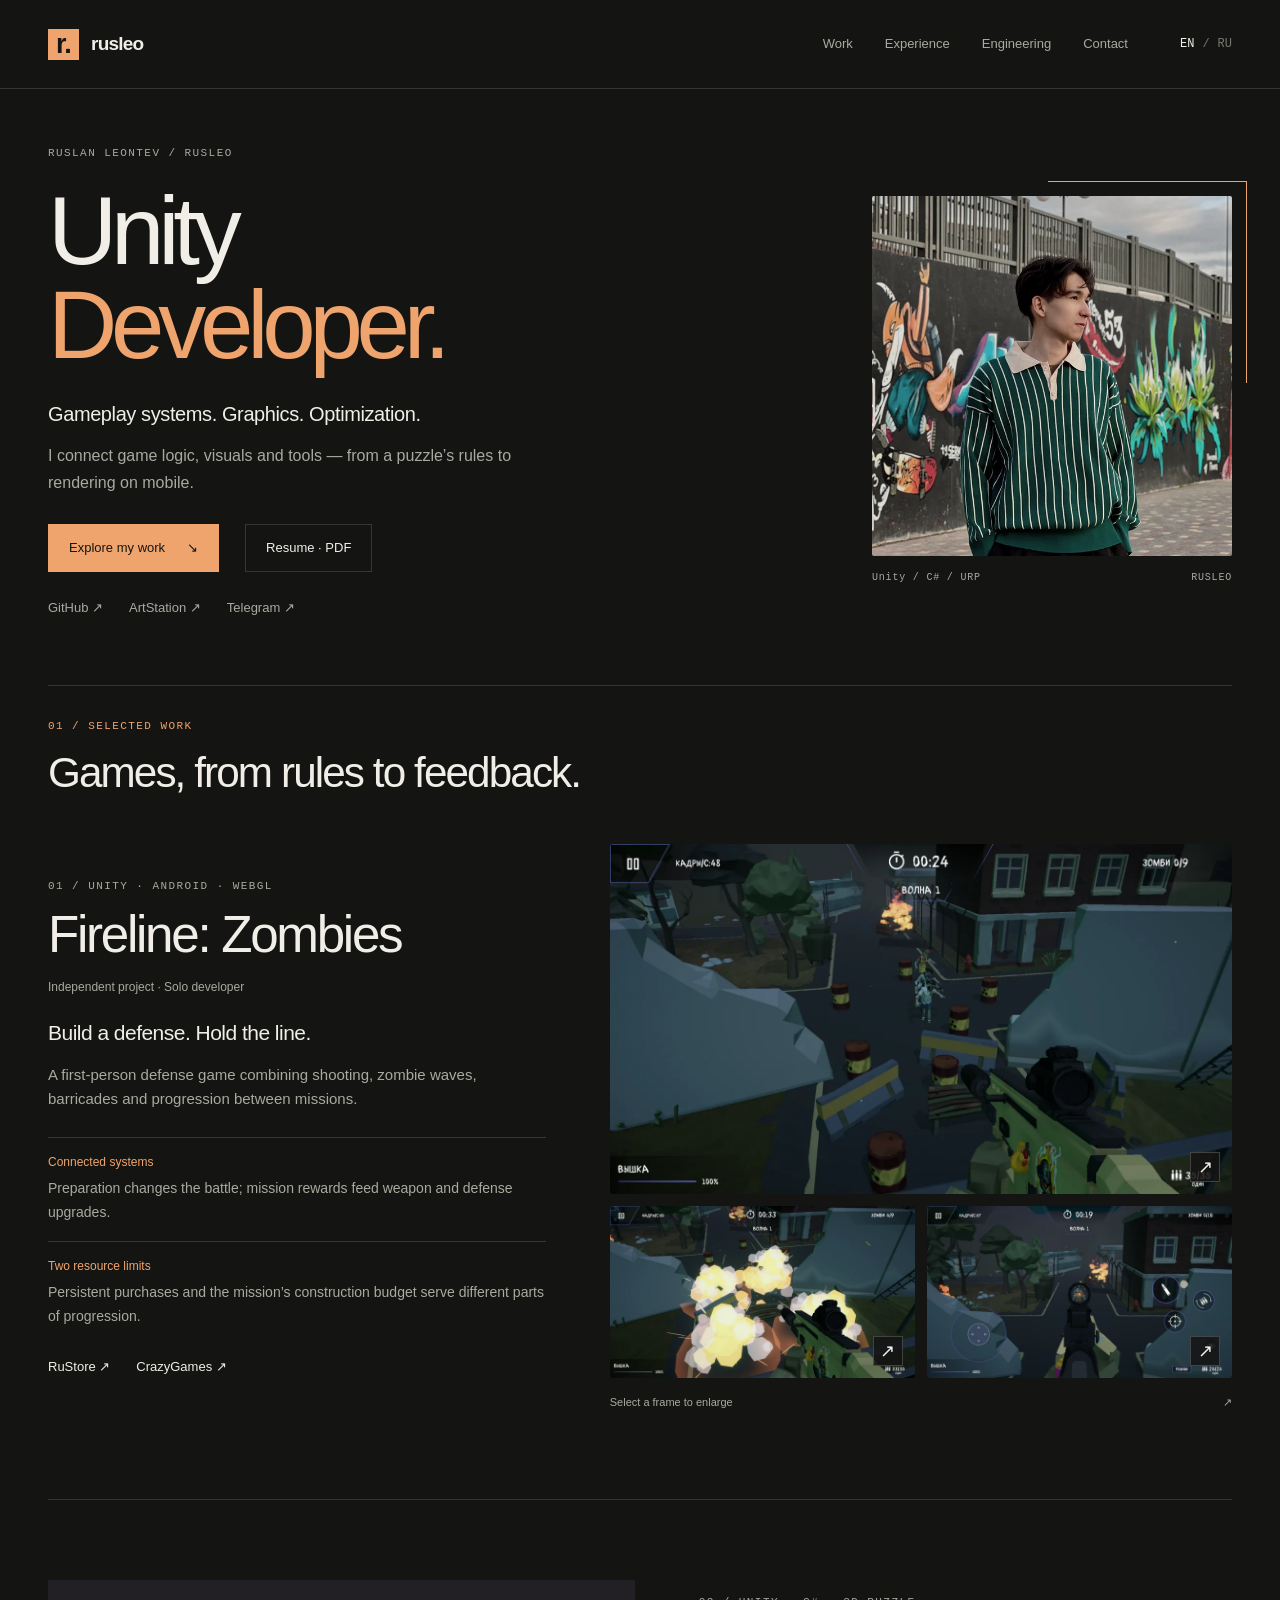
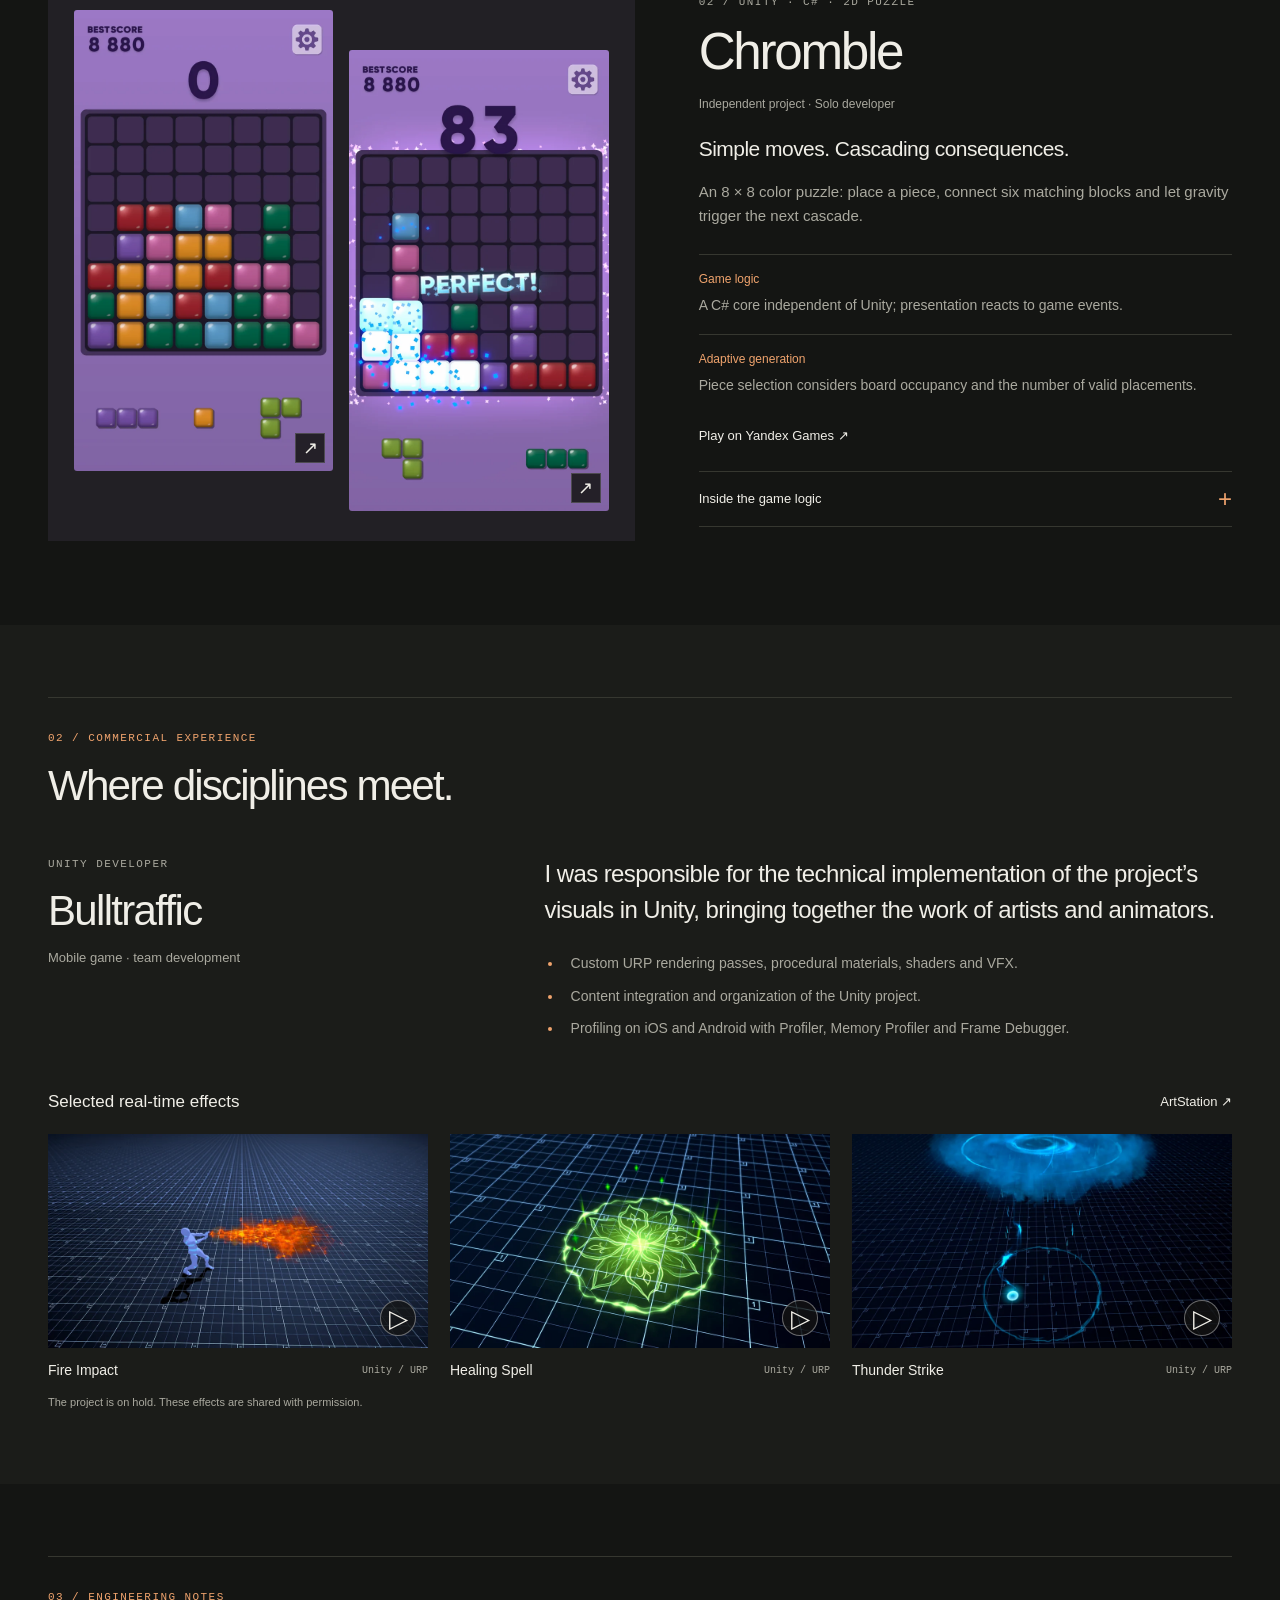
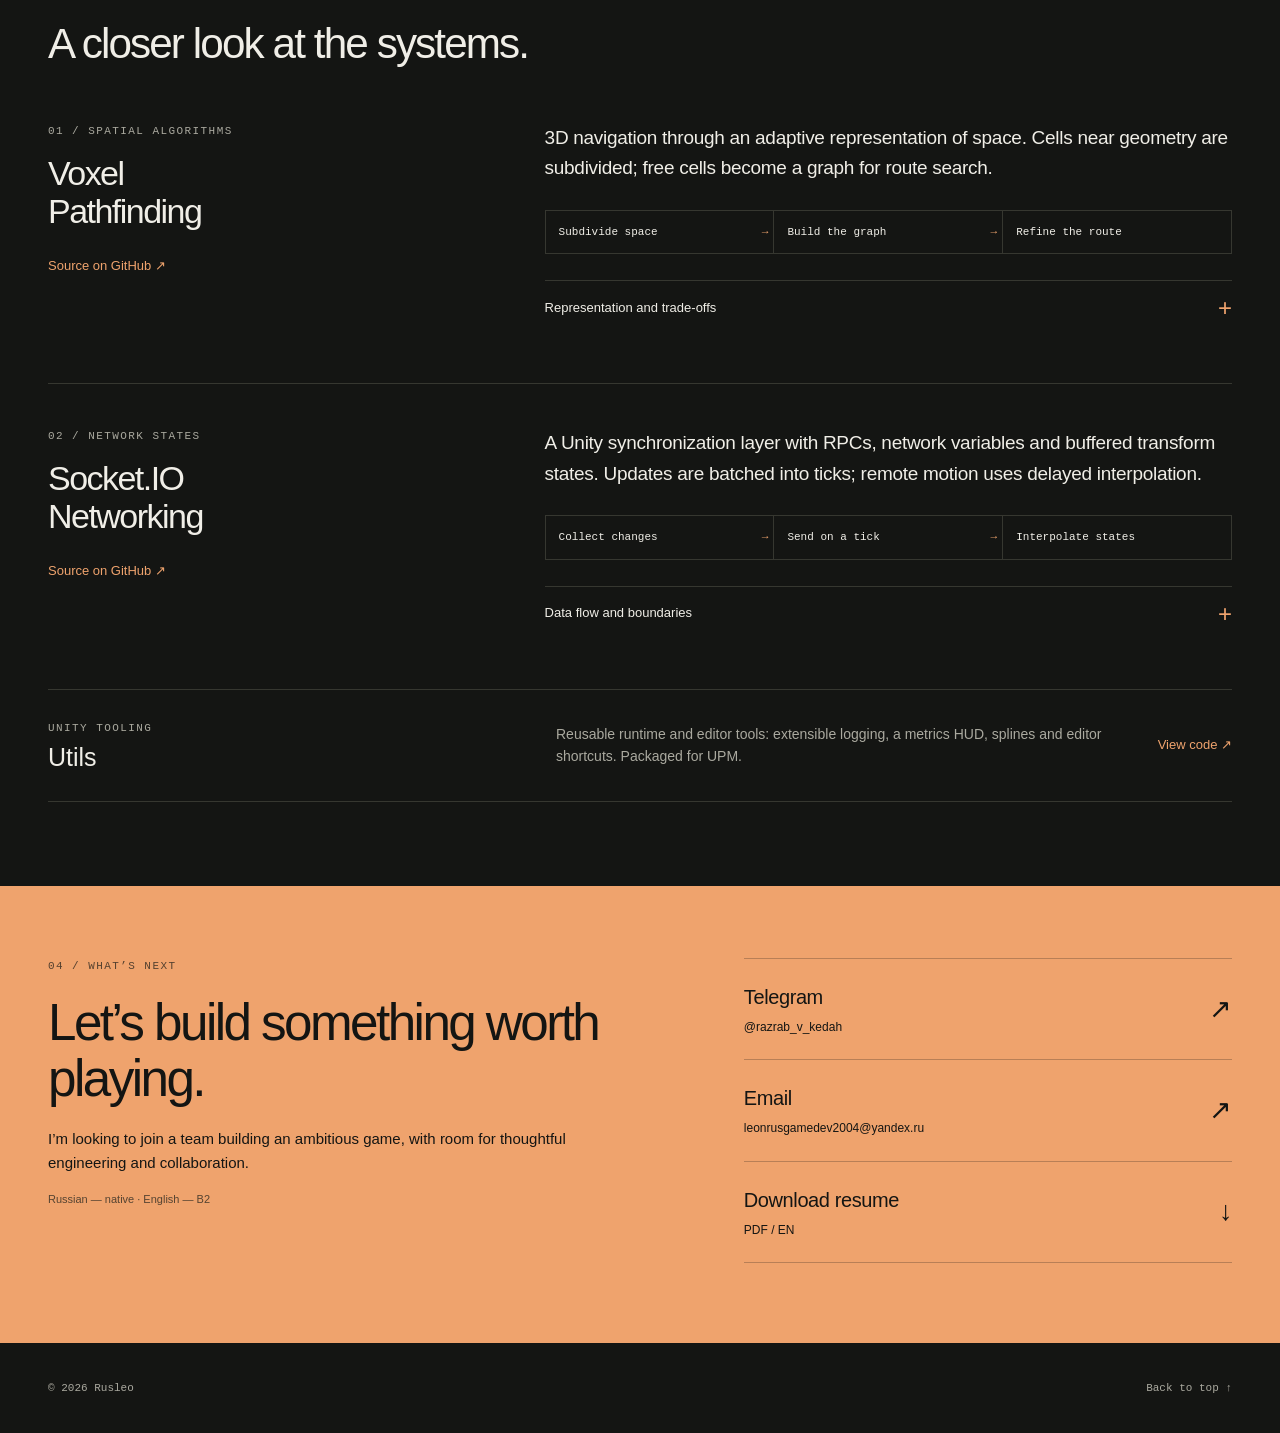
==== index.html @ 1f309a4e "update" ====
<!doctype html>
<html lang="en">
<head>
  <meta charset="utf-8">
  <meta name="viewport" content="width=device-width, initial-scale=1">
  <meta name="theme-color" content="#141513">
  <meta name="description" content="Ruslan Leontev — Unity Developer. Gameplay systems, real-time graphics and optimization. Selected games, commercial experience and open-source code.">
  <meta property="og:type" content="website">
  <meta property="og:title" content="Ruslan Leontev — Unity Developer">
  <meta property="og:description" content="Gameplay systems, real-time graphics and optimization. Selected work by Rusleo.">
  <meta property="og:url" content="https://rusleo.ru/">
  <meta property="og:image" content="https://rusleo.ru/assets/img/portfolio/social.jpg">
  <meta property="og:image:width" content="1200">
  <meta property="og:image:height" content="630">
  <meta name="twitter:card" content="summary_large_image">
  <link rel="canonical" href="https://rusleo.ru/">
  <link rel="icon" type="image/png" sizes="32x32" href="assets/img/portfolio/favicon.png?v=2">
  <link rel="icon" type="image/svg+xml" sizes="any" href="assets/img/portfolio/favicon.svg">
  <link rel="stylesheet" href="css/portfolio.css">
  <title>Ruslan Leontev — Unity Developer</title>
</head>
<body id="top">
<a class="skip-link" href="#main">
<span data-i18n="skip">Skip to content</span>
</a>
<header class="site-header">
<div class="container topbar">
<a class="brand" href="#top">
<span class="brand-mark" aria-hidden="true">r.</span> rusleo</a>
<nav aria-label="Main" data-i18n-aria="navLabel">
<a class="nav-link" href="#work">
<span data-i18n="navWork">Work</span>
</a>
<a class="nav-link" href="#experience">
<span data-i18n="navExperience">Experience</span>
</a>
<a class="nav-link" href="#code">
<span data-i18n="navCode">Engineering</span>
</a>
<a class="nav-link" href="#contact">
<span data-i18n="navContact">Contact</span>
</a>
</nav>
<button class="lang-toggle" type="button" aria-label="Switch to Russian" data-i18n-aria="switchLanguage" hidden>
<span class="lang-en">EN</span>
<span aria-hidden="true">/</span>
<span class="lang-ru">RU</span>
</button>
</div>
</header>
<main id="main">
<section class="hero container" aria-labelledby="hero-title">
<div class="hero-copy">
<p data-i18n="heroName" class="eyebrow">RUSLAN LEONTEV / RUSLEO</p>
<h1 id="hero-title">Unity<br>
<span>Developer.</span>
</h1>
<p data-i18n="heroFocus" class="hero-focus">Gameplay systems. Graphics. Optimization.</p>
<p data-i18n="heroIntro" class="hero-intro">I connect game logic, visuals and tools — from a puzzle’s rules to rendering on mobile.</p>
<div class="actions">
<a class="button primary" href="#work">
<span data-i18n="viewWork">Explore my work</span> <span aria-hidden="true">↘</span>
</a>
<a class="button secondary" href="assets/Ruslan_Unity_Developer_CV.pdf">
<span data-i18n="cv">Resume · PDF</span>
</a>
</div>
<div class="hero-links">
<a class="text-link" href="https://github.com/razrabVkedah" target="_blank" rel="noopener noreferrer">GitHub ↗</a>
<a class="text-link" href="https://www.artstation.com/rusleo" target="_blank" rel="noopener noreferrer">ArtStation ↗</a>
<a class="text-link" href="https://t.me/razrab_v_kedah" target="_blank" rel="noopener noreferrer">Telegram ↗</a>
</div>
</div>
<figure class="hero-portrait">
<img src="assets/img/portfolio/portrait.webp" width="640" height="640" alt="Ruslan Leontev" data-i18n-alt="portrait" fetchpriority="high">
<figcaption>
<span>Unity / C# / URP</span>
<span aria-hidden="true">RUSLEO</span>
</figcaption>
</figure>
</section>
<section class="section container" id="work">
<div class="section-heading">
<div>
<span class="eyebrow">01 / <span data-i18n="workLabel">Selected work</span>
</span>
<h2 data-i18n="work">Games, from rules to feedback.</h2>
</div>
</div>
<article class="project fireline" aria-labelledby="fireline-title">
<div class="project-copy">
<p class="eyebrow">01 / UNITY · ANDROID · WEBGL</p>
<h3 id="fireline-title">Fireline: Zombies</h3>
<p data-i18n="solo" class="project-role">Independent project · Solo developer</p>
<p data-i18n="firelineLead" class="project-lead">Build a defense. Hold the line.</p>
<p data-i18n="firelineIntro">A first-person defense game combining shooting, zombie waves, barricades and progression between missions.</p>
<dl class="project-facts">
<div>
<dt data-i18n="loopLabel">Connected systems</dt>
<dd data-i18n="firelineLoop">Preparation changes the battle; mission rewards feed weapon and defense upgrades.</dd>
</div>
<div>
<dt data-i18n="economyLabel">Two resource limits</dt>
<dd data-i18n="firelineEconomy">Persistent purchases and the mission’s construction budget serve different parts of progression.</dd>
</div>
</dl>
<div class="actions">
<a class="text-link" href="https://rustore.ru/catalog/app/com.rusleo.firelinezombies" target="_blank" rel="noopener noreferrer">RuStore ↗</a>
<a class="text-link" href="https://www.crazygames.com/game/fireline-zombies" target="_blank" rel="noopener noreferrer">CrazyGames ↗</a>
</div>
</div>
<div class="project-media fireline-media">
<a class="shot" href="assets/img/fireline-zombies/1.webp" data-image>
<img src="assets/img/fireline-zombies/1.webp" width="1280" height="720" alt="Fireline: defending the street against a zombie wave" data-i18n-alt="fireline1" loading="eager" decoding="async">
<span class="zoom" aria-hidden="true">↗</span>
</a>
<div class="fireline-thumbs">
<a class="shot" href="assets/img/fireline-zombies/3.webp" data-image>
<img src="assets/img/fireline-zombies/3.webp" width="1280" height="720" alt="Fireline: gameplay screenshot 3" data-i18n-alt="fireline3" loading="lazy" decoding="async">
<span class="zoom" aria-hidden="true">↗</span>
</a>
<a class="shot" href="assets/img/fireline-zombies/5.webp" data-image>
<img src="assets/img/fireline-zombies/5.webp" width="1280" height="720" alt="Fireline: gameplay screenshot 5" data-i18n-alt="fireline5" loading="lazy" decoding="async">
<span class="zoom" aria-hidden="true">↗</span>
</a>
</div>
<p class="media-caption">
<span data-i18n="enlarge">Select a frame to enlarge</span> <span aria-hidden="true">↗</span>
</p>
</div>
</article>
<article class="project chromble" aria-labelledby="chromble-title">
<div class="project-media chromble-media">
<a class="shot" href="assets/img/chromble/board.webp" data-image>
<img src="assets/img/chromble/board.webp" width="720" height="1280" alt="Chromble: the 8 × 8 board and three playable pieces" data-i18n-alt="chrombleBoard" loading="lazy" decoding="async">
<span class="zoom" aria-hidden="true">↗</span>
</a>
<a class="shot" href="assets/img/chromble/cascade.webp" data-image>
<img src="assets/img/chromble/cascade.webp" width="720" height="1280" alt="Chromble: a color group clears with particles and combo feedback" data-i18n-alt="chrombleCascade" loading="lazy" decoding="async">
<span class="zoom" aria-hidden="true">↗</span>
</a>
</div>
<div class="project-copy">
<p class="eyebrow">02 / UNITY · C# · <span data-i18n="puzzleLabel">2D puzzle</span>
</p>
<h3 id="chromble-title">Chromble</h3>
<p data-i18n="solo" class="project-role">Independent project · Solo developer</p>
<p data-i18n="chrombleLead" class="project-lead">Simple moves. Cascading consequences.</p>
<p data-i18n="chrombleIntro">An 8 × 8 color puzzle: place a piece, connect six matching blocks and let gravity trigger the next cascade.</p>
<dl class="project-facts">
<div>
<dt data-i18n="coreLabel">Game logic</dt>
<dd data-i18n="chrombleCore">A C# core independent of Unity; presentation reacts to game events.</dd>
</div>
<div>
<dt data-i18n="generationLabel">Adaptive generation</dt>
<dd data-i18n="chrombleGeneration">Piece selection considers board occupancy and the number of valid placements.</dd>
</div>
</dl>
<div class="actions">
<a class="text-link" href="https://yandex.ru/games/app/562818" target="_blank" rel="noopener noreferrer"><span data-i18n="chromblePlay">Play on Yandex Games</span> <span aria-hidden="true">&#8599;</span></a>
</div>
<details class="breakdown">
<summary>
<span data-i18n="chrombleDetails">Inside the game logic</span>
<span class="expand" aria-hidden="true">+</span>
</summary>
<div class="breakdown-body">
<p data-i18n="chrombleDetail1">BoardModel handles placement, gravity and connected color groups. BoardResolver computes the cascade sequence; effects and sound follow its events.</p>
<ol class="pipeline">
<li data-i18n="chrombleStep1">Evaluate the board</li>
<li data-i18n="chrombleStep2">Choose a shape and color</li>
<li data-i18n="chrombleStep3">Resolve the cascade</li>
</ol>
<p data-i18n="chrombleDetail2">When space becomes scarce, SpawnDirector favors pieces with more valid placements or searches for a shape, color and position that clears more blocks. This is a rule-based heuristic.</p>
<p data-i18n="chrombleDetail3">The next piece can be picked up during a cascade, but placement waits until the board settles. Preview calculations do not change the live board.</p>
</div>
</details>
</div>
</article>
</section>
<section class="section experience-section" id="experience">
<div class="container">
<div class="section-heading">
<div>
<span class="eyebrow">02 / <span data-i18n="experienceLabel">Commercial experience</span>
</span>
<h2 data-i18n="experience">Where disciplines meet.</h2>
</div>
</div>
<div class="experience-intro">
<div>
<p class="eyebrow">UNITY DEVELOPER</p>
<h3>Bulltraffic</h3>
<p data-i18n="bullContext" class="muted">Mobile game · team development</p>
</div>
<div>
<p data-i18n="bullIntro" class="experience-lead">I was responsible for the technical implementation of the project’s visuals in Unity, bringing together the work of artists and animators.</p>
<ul class="experience-list">
<li data-i18n="bull1">Custom URP rendering passes, procedural materials, shaders and VFX.</li>
<li data-i18n="bull2">Content integration and organization of the Unity project.</li>
<li data-i18n="bull3">Profiling on iOS and Android with Profiler, Memory Profiler and Frame Debugger.</li>
</ul>
</div>
</div>
<div class="vfx-heading">
<h4 data-i18n="vfxHeading">Selected real-time effects</h4>
<a class="text-link" href="https://www.artstation.com/rusleo" target="_blank" rel="noopener noreferrer">ArtStation ↗</a>
</div>
<div class="vfx-grid">
<a class="vfx-item" href="https://www.youtube.com/watch?v=v-npzKpGGV8" data-video="v-npzKpGGV8">
<div class="vfx-preview">
<img src="assets/img/portfolio/fire.webp" width="960" height="540" loading="lazy" alt=""/>
<span class="play-icon" aria-hidden="true">▷</span>
</div>
<div class="vfx-caption">
<h5 data-i18n="vfxfire">Fire Impact</h5>
<span class="muted">Unity / URP</span>
</div>
<span class="sr-only">
<span data-i18n="watch">Watch video</span>
</span>
</a>
<a class="vfx-item" href="https://www.youtube.com/watch?v=HFzsk558dPo" data-video="HFzsk558dPo">
<div class="vfx-preview">
<img src="assets/img/portfolio/heal.webp" width="960" height="540" loading="lazy" alt=""/>
<span class="play-icon" aria-hidden="true">▷</span>
</div>
<div class="vfx-caption">
<h5 data-i18n="vfxheal">Healing Spell</h5>
<span class="muted">Unity / URP</span>
</div>
<span class="sr-only">
<span data-i18n="watch">Watch video</span>
</span>
</a>
<a class="vfx-item" href="https://www.youtube.com/watch?v=s4bNwzBxY3g" data-video="s4bNwzBxY3g">
<div class="vfx-preview">
<img src="assets/img/portfolio/thunder.webp" width="960" height="540" loading="lazy" alt=""/>
<span class="play-icon" aria-hidden="true">▷</span>
</div>
<div class="vfx-caption">
<h5 data-i18n="vfxthunder">Thunder Strike</h5>
<span class="muted">Unity / URP</span>
</div>
<span class="sr-only">
<span data-i18n="watch">Watch video</span>
</span>
</a>
</div>
<p data-i18n="bullNote" class="media-caption">The project is on hold. These effects are shared with permission.</p>
</div>
</section>
<section class="section container" id="code">
<div class="section-heading">
<div>
<span class="eyebrow">03 / <span data-i18n="engineeringLabel">Engineering notes</span>
</span>
<h2 data-i18n="engineering">A closer look at the systems.</h2>
</div>
</div>
<article class="engineering-row">
<div class="engineering-title">
<p class="eyebrow">01 / <span data-i18n="spatialLabel">Spatial algorithms</span>
</p>
<h3>Voxel<br>Pathfinding</h3>
<a class="text-link" href="https://github.com/razrabVkedah/voxel-pathfinding" target="_blank" rel="noopener noreferrer">
<span data-i18n="source">Source on GitHub</span> ↗</a>
</div>
<div class="engineering-copy">
<p data-i18n="voxelIntro" class="engineering-lead">3D navigation through an adaptive representation of space. Cells near geometry are subdivided; free cells become a graph for route search.</p>
<ol class="pipeline">
<li data-i18n="voxelStep1">Subdivide space</li>
<li data-i18n="voxelStep2">Build the graph</li>
<li data-i18n="voxelStep3">Refine the route</li>
</ol>
<details class="breakdown">
<summary>
<span data-i18n="voxelDetails">Representation and trade-offs</span>
<span class="expand" aria-hidden="true">+</span>
</summary>
<div class="breakdown-body">
<p data-i18n="voxelDetail1">Subdivision creates eight child cells with face-based adjacency. Route processing uses intersections with cell faces before the demo agent follows a smoothed path.</p>
<p data-i18n="voxelDetail2">Finer cells describe geometry more precisely but grow the graph. The current search sorts a list of open nodes; this implementation is an exploration of spatial navigation, not a benchmarked high-performance solver.</p>
</div>
</details>
</div>
</article>
<article class="engineering-row">
<div class="engineering-title">
<p class="eyebrow">02 / <span data-i18n="networkLabel">Network states</span>
</p>
<h3>Socket.IO<br>Networking</h3>
<a class="text-link" href="https://github.com/razrabVkedah/socketio-networking" target="_blank" rel="noopener noreferrer">
<span data-i18n="source">Source on GitHub</span> ↗</a>
</div>
<div class="engineering-copy">
<p data-i18n="networkIntro" class="engineering-lead">A Unity synchronization layer with RPCs, network variables and buffered transform states. Updates are batched into ticks; remote motion uses delayed interpolation.</p>
<ol class="pipeline">
<li data-i18n="networkStep1">Collect changes</li>
<li data-i18n="networkStep2">Send on a tick</li>
<li data-i18n="networkStep3">Interpolate states</li>
</ol>
<details class="breakdown">
<summary>
<span data-i18n="networkDetails">Data flow and boundaries</span>
<span class="expand" aria-hidden="true">+</span>
</summary>
<div class="breakdown-body">
<p data-i18n="networkDetail1">Attributes register RPCs; generic network variables define state. HostToClient, ClientToHost and Both control update direction, while Calm and Forced distinguish sending modes.</p>
<p data-i18n="networkDetail2">Running the project requires the paid Best Socket.IO transport and a separate server, which is not in the repository. Prediction and reconciliation are not implemented features.</p>
</div>
</details>
</div>
</article>
<aside class="tools-row">
<div>
<p class="eyebrow">
<span data-i18n="toolsLabel">Unity tooling</span>
</p>
<h3>Utils</h3>
</div>
<p data-i18n="utils">Reusable runtime and editor tools: extensible logging, a metrics HUD, splines and editor shortcuts. Packaged for UPM.</p>
<a class="text-link" href="https://github.com/razrabVkedah/utils" target="_blank" rel="noopener noreferrer">
<span data-i18n="viewCode">View code</span> ↗</a>
</aside>
</section>
<section class="contact-section" id="contact">
<div class="container contact-layout">
<div>
<p class="eyebrow">04 / <span data-i18n="next">WHAT’S NEXT</span>
</p>
<h2 data-i18n="contactTitle">Let’s build something worth playing.</h2>
<p data-i18n="contactIntro">I’m looking to join a team building an ambitious game, with room for thoughtful engineering and collaboration.</p>
<p data-i18n="languages" class="media-caption">Russian — native · English — B2</p>
</div>
<div class="contact-links">
<a class="contact-link" href="https://t.me/razrab_v_kedah" target="_blank" rel="noopener noreferrer">
<span>Telegram<small>@razrab_v_kedah</small>
</span>
<span aria-hidden="true">↗</span>
</a>
<a class="contact-link" href="mailto:leonrusgamedev2004@yandex.ru">
<span>Email<small>leonrusgamedev2004@yandex.ru</small>
</span>
<span aria-hidden="true">↗</span>
</a>
<a class="contact-link" href="assets/Ruslan_Unity_Developer_CV.pdf">
<span>
<span data-i18n="download">Download resume</span>
<small>PDF / EN</small>
</span>
<span aria-hidden="true">↓</span>
</a>
</div>
</div>
</section>
</main>
<footer class="container site-footer">
<span>© <span id="year">2026</span> Rusleo</span>
<a class="text-link" href="#top">
<span data-i18n="backTop">Back to top</span> ↑</a>
</footer>
<dialog class="media-dialog" aria-labelledby="media-title">
<div class="dialog-toolbar">
<h2 id="media-title">
</h2>
<button class="dialog-close" type="button" aria-label="Close" data-i18n-aria="close">×</button>
</div>
<div class="dialog-content">
</div>
<div class="dialog-footer">
<button type="button" class="gallery-prev" data-i18n-aria="previous" aria-label="Previous image">←</button>
<span class="gallery-count" aria-live="polite">
</span>
<button type="button" class="gallery-next" data-i18n-aria="nextImage" aria-label="Next image">→</button>
<a class="video-external" target="_blank" rel="noopener noreferrer">
<span data-i18n="openYoutube">Open on YouTube ↗</span>
</a>
</div>
</dialog>
<script src="data/text-en.js" defer>
</script>
<script src="data/text-ru.js" defer>
</script>
<script src="js/i18n.js" defer>
</script>
<script src="js/app.js" defer>
</script>
</body>
</html>
---- css/portfolio.css ----
@charset "UTF-8";

:root {
    color-scheme: dark;
    --bg: #141513;
    --panel: #1b1c19;
    --text: #f0eee7;
    --muted: #aaa99f;
    --line: #363730;
    --accent: #efa36d;
    font-family: Arial, Helvetica, sans-serif;
    font-synthesis: none;
}
* { box-sizing: border-box; }
html { scroll-behavior: smooth; scroll-padding-top: 40px; }
body { margin: 0; background: var(--bg); color: var(--text); font-size: 16px; line-height: 1.6; }
a { color: inherit; text-decoration: none; }
button { font: inherit; color: inherit; cursor: pointer; }
img { display: block; max-width: 100%; height: auto; }
h1, h2, h3, h4, h5, p, figure { margin: 0; }
h1, h2, h3, h4, h5 { font-weight: 500; line-height: 1.08; }
p + p { margin-top: 18px; }
a, button, summary { -webkit-tap-highlight-color: transparent; touch-action: manipulation; }
a:focus-visible, button:focus-visible, summary:focus-visible { outline: 2px solid var(--accent); outline-offset: 6px; }
::selection { background: var(--accent); color: var(--bg); }
[hidden] { display: none !important; }
.container { width: min(1200px, calc(100% - 96px)); margin-inline: auto; }
.muted { color: var(--muted); }
.eyebrow { font-family: Consolas, "Courier New", monospace; font-size: 11px; line-height: 1.5; letter-spacing: .13em; text-transform: uppercase; color: var(--muted); }
.sr-only { position: absolute; width: 1px; height: 1px; padding: 0; margin: -1px; overflow: hidden; clip: rect(0,0,0,0); white-space: nowrap; border: 0; }
.skip-link { position: fixed; z-index: 10; top: 12px; left: 12px; padding: 10px 20px; background: var(--accent); color: var(--bg); transform: translateY(-150%); }
.skip-link:focus { transform: none; }

/* Navigation and introduction */
.site-header { background: var(--bg); border-bottom: 1px solid var(--line); }
.topbar { height: 88px; display: flex; align-items: center; gap: 40px; }
.brand { font-size: 19px; font-weight: bold; display: flex; align-items: center; gap: 12px; letter-spacing: -.04em; }
.brand-mark { display: grid; place-items: center; width: 31px; height: 31px; background: var(--accent); color: var(--bg); font-size: 27px; line-height: 1; }
.topbar nav { display: flex; gap: 32px; margin-left: auto; }
.nav-link { font-size: 13px; color: var(--muted); padding: 10px 0; }
.nav-link:hover { color: var(--text); }
.lang-toggle { border: 0; background: none; display: flex; gap: 8px; align-items: center; min-height: 44px; padding: 8px 0 8px 12px; font: 12px Consolas, monospace; color: #77796f; }
.lang-en, html[lang=ru] .lang-ru { color: var(--text); }
html[lang=ru] .lang-en { color: #77796f; }
.hero { display: grid; grid-template-columns: 1.55fr 1fr; gap: 64px; align-items: center; padding-block: 56px 36px; }
.hero h1 { font-size: clamp(68px,7.5vw,108px); line-height: .98; letter-spacing: -.065em; margin: 22px 0 26px; }
.hero h1 span { color: var(--accent); }
.hero-focus { font-size: 20px; letter-spacing: -.02em; }
.hero-intro { color: var(--muted); max-width: 490px; font-size: 16px; line-height: 1.7; margin-top: 12px; }
.actions { display: flex; flex-wrap: wrap; gap: 14px 26px; align-items: center; margin-top: 28px; }
.button { min-height: 48px; padding: 12px 20px; display: inline-flex; align-items: center; justify-content: center; gap: 22px; font-size: 13px; border: 1px solid var(--line); transition: background .2s, color .2s; }
.button.primary { background: var(--accent); border-color: var(--accent); color: var(--bg); }
.button:hover { background: var(--text); color: var(--bg); }
.hero-links { display: flex; gap: 26px; margin-top: 26px; font-size: 12px; color: var(--muted); }
.text-link { font-size: 13px; display: inline-block; }
.text-link:hover { color: var(--accent); }
.hero-portrait { position: relative; max-width: 360px; justify-self: end; width: 100%; padding-top: 15px; }
.hero-portrait:before { content: ""; position: absolute; top: 0; right: -15px; width: 55%; height: 50%; border-top: 1px solid var(--accent); border-right: 1px solid var(--accent); z-index: -1; }
.hero-portrait img { width: 100%; aspect-ratio: 1; object-fit: cover; filter: saturate(.65); border-radius: 2px; }
.hero-portrait figcaption { display: flex; justify-content: space-between; margin-top: 16px; font: 10px Consolas, monospace; letter-spacing: .08em; color: var(--muted); }

/* Selected projects */
.section { padding-block: 72px; }
#work { padding-top: 30px; }
.section-heading { border-top: 1px solid var(--line); padding-top: 25px; margin-bottom: 48px; }
.section-heading h2 { font-size: clamp(28px,3.3vw,44px); letter-spacing: -.045em; margin-top: 14px; }
.section-heading .eyebrow { color: var(--accent); }
.project { display: grid; grid-template-columns: 1.1fr 1fr; gap: 64px; align-items: center; }
.project + .project { margin-top: 88px; padding-top: 80px; border-top: 1px solid var(--line); }
.project-copy h3 { font-size: clamp(36px,4vw,52px); letter-spacing: -.045em; margin: 13px 0 16px; }
.project-lead { font-size: 21px; color: var(--text); letter-spacing: -.025em; }
.project-copy > p:not(.eyebrow):not(.project-lead) { font-size: 15px; color: var(--muted); margin-top: 14px; }
.project-copy > .project-role { font-size: 12px !important; margin-top: 0 !important; }
.project-facts { margin: 26px 0 0; }
.project-facts > div { border-top: 1px solid var(--line); padding-top: 15px; margin-top: 16px; }
.project-facts dt { font-size: 12px; color: var(--accent); margin-bottom: 5px; }
.project-facts dd { margin: 0; font-size: 14px; color: var(--muted); line-height: 1.7; }
.chromble-media { display: grid; grid-template-columns: 1fr 1fr; gap: 16px; background: #222025; padding: 30px 26px; position: relative; }
.chromble-media .shot:nth-child(2) { margin-top: 40px; }
.chromble-media .shot:first-child { margin-bottom: 40px; }
.shot { display: block; position: relative; align-self: start; overflow: hidden; border-radius: 3px; background: #222; }
.shot img { width: 100%; transition: filter .2s; }
.shot:hover img { filter: brightness(1.08); }
.zoom { position: absolute; bottom: 12px; right: 12px; background: #141513d9; border: 1px solid #ffffff30; width: 30px; height: 30px; display: grid; place-items: center; font-size: 18px; line-height: 1; }
.chromble-media .zoom { bottom: 8px; right: 8px; }
.fireline { grid-template-columns: 1fr 1.25fr; gap: 64px; }
.fireline-thumbs { display: grid; grid-template-columns: 1fr 1fr; gap: 12px; margin-top: 12px; }
.media-caption { font-size: 11px; color: var(--muted); margin-top: 16px; line-height: 1.6; }
.fireline-media .media-caption { display: flex; justify-content: space-between; }
.breakdown { margin-top: 25px; border-top: 1px solid var(--line); border-bottom: 1px solid var(--line); }
.breakdown summary { min-height: 54px; list-style: none; display: flex; align-items: center; justify-content: space-between; gap: 20px; font-size: 13px; cursor: pointer; padding: 12px 0; }
.breakdown summary::-webkit-details-marker { display: none; }
.expand { color: var(--accent); font-size: 24px; line-height: 1; }
.breakdown[open] .expand { transform: rotate(45deg); }
.breakdown-body { padding: 0 0 23px; font-size: 14px; color: var(--muted); }
.breakdown-body p { line-height: 1.75; }
.pipeline { display: flex; padding: 0; list-style: none; gap: 0; margin: 26px 0; font: 11px/1.5 Consolas, "Courier New", monospace; }
.pipeline li { flex: 1; border: 1px solid var(--line); padding: 13px 20px 13px 13px; position: relative; color: var(--text); }
.pipeline li + li { border-left: 0; }
.pipeline li:not(:last-child):after { content: "→"; position: absolute; right: 5px; color: var(--accent); }

/* Commercial work and engineering */
.experience-section { background: var(--panel); margin-top: 12px; }
.experience-intro { display: grid; grid-template-columns: 1fr 1.65fr; gap: 80px; }
.experience-intro h3 { font-size: 42px; letter-spacing: -.04em; margin: 15px 0; }
.experience-intro .muted { font-size: 13px; }
.experience-lead { font-size: 24px; line-height: 1.5; letter-spacing: -.025em; }
.experience-list { padding-left: 18px; margin: 24px 0 0; font-size: 14px; color: var(--muted); }
.experience-list li { padding-left: 8px; margin-top: 10px; }
.experience-list li::marker { color: var(--accent); }
.vfx-heading { display: flex; justify-content: space-between; gap: 24px; align-items: center; margin: 52px 0 22px; }
.vfx-heading h4 { font-size: 17px; }
.vfx-grid { display: grid; grid-template-columns: repeat(3,1fr); gap: 22px; }
.vfx-preview { position: relative; overflow: hidden; }
.vfx-preview img { width: 100%; aspect-ratio: 16/9; object-fit: cover; }
.play-icon { position: absolute; bottom: 12px; right: 12px; display: grid; place-items: center; width: 36px; height: 36px; border-radius: 50%; background: #141513bf; border: 1px solid #ffffff60; font-size: 25px; line-height: 1; }
.vfx-item:hover .play-icon { color: var(--bg); background: var(--accent); border-color: var(--accent); }
.vfx-caption { display: flex; justify-content: space-between; gap: 10px; align-items: center; margin-top: 15px; }
.vfx-caption h5 { font-size: 14px; }
.vfx-caption .muted { font: 10px Consolas, monospace; }
.engineering-row { display: grid; grid-template-columns: 1fr 1.65fr; gap: 80px; padding: 8px 0 48px; }
.engineering-row + .engineering-row { border-top: 1px solid var(--line); padding-top: 44px; }
.engineering-title h3 { font-size: 34px; letter-spacing: -.045em; line-height: 1.12; margin: 14px 0 22px; }
.engineering-title .text-link { color: var(--accent); }
.engineering-lead { font-size: 19px; line-height: 1.6; letter-spacing: -.015em; }
.engineering-copy .breakdown { border-bottom: 0; }
.tools-row { display: grid; grid-template-columns: 1fr 1.2fr auto; align-items: center; gap: 40px; padding: 30px 0; border-block: 1px solid var(--line); }
.tools-row h3 { font-size: 25px; margin-top: 8px; }
.tools-row p:not(.eyebrow) { font-size: 14px; color: var(--muted); }
.tools-row .text-link { color: var(--accent); white-space: nowrap; }

/* Contact and media viewer */
.contact-section { padding: 72px 0 80px; background: var(--accent); color: var(--bg); margin-top: 12px; }
.contact-layout { display: grid; grid-template-columns: 1.2fr 1fr; gap: 110px; }
.contact-section .eyebrow { color: #54402f; }
.contact-section h2 { font-size: clamp(34px,4vw,54px); letter-spacing: -.05em; line-height: 1.1; margin: 20px 0; }
.contact-section p:not(.eyebrow) { font-size: 15px; max-width: 520px; }
.contact-section .media-caption { font-size: 11px !important; color: #554331; }
.contact-links { align-self: center; }
.contact-link { display: flex; justify-content: space-between; gap: 15px; align-items: center; padding: 22px 0; border-bottom: 1px solid #14151340; font-size: 20px; letter-spacing: -.02em; }
.contact-link:first-child { border-top: 1px solid #14151340; }
.contact-link small { display: block; font-size: 12px; letter-spacing: 0; overflow-wrap: anywhere; margin-top: 5px; }
.contact-link > span:last-child { font-size: 27px; }
.contact-link:hover { color: #67442a; }
.contact-section a:focus-visible { outline-color: var(--bg); }
.site-footer { display: flex; justify-content: space-between; align-items: center; gap: 20px; min-height: 90px; font: 11px Consolas, monospace; color: var(--muted); }
.site-footer .text-link { font-size: 11px; }
.media-dialog { position: fixed; max-width: calc(100vw - 32px); width: 1100px; max-height: calc(100dvh - 32px); padding: 18px 22px; color: var(--text); background: var(--panel); border: 1px solid var(--line); overflow: auto; }
.media-dialog::backdrop { background: #000d; }
.dialog-toolbar { display: flex; justify-content: space-between; align-items: center; gap: 20px; margin-bottom: 12px; }
.dialog-toolbar h2 { font-size: 14px; line-height: 1.4; max-width: 85%; color: var(--muted); }
.dialog-close { width: 44px; height: 44px; flex-shrink: 0; border: 1px solid var(--line); background: transparent; font-size: 28px; }
.dialog-content { display: flex; justify-content: center; }
.dialog-content img { max-height: calc(100dvh - 220px); width: auto; object-fit: contain; }
.dialog-content iframe { width: 100%; aspect-ratio: 16/9; border: 0; max-height: calc(100dvh - 220px); background: #090909; }
.dialog-footer { display: flex; justify-content: center; align-items: center; gap: 24px; margin-top: 14px; font-size: 13px; }
.dialog-footer button { background: none; border: 1px solid var(--line); min-width: 44px; min-height: 44px; }
.video-external { color: var(--accent); }
body.has-dialog { overflow: hidden; }

@media (min-width: 1500px) {
    .hero { padding-block: 64px 44px; }
    .hero-portrait { max-width: 390px; }
}
@media (max-width: 1050px) {
    .container { width: calc(100% - 64px); }
    .hero { gap: 36px; grid-template-columns: 1.5fr 1fr; padding-block: 58px; }
    .hero h1 { font-size: 80px; }
    .hero-focus { font-size: 17px; }
    .hero-portrait { max-width: 290px; }
    .project, .fireline { gap: 34px; }
    .chromble-media { padding: 20px 18px; gap: 12px; }
    .experience-intro, .engineering-row { gap: 45px; }
    .contact-layout { gap: 55px; }
    .vfx-caption { align-items: start; flex-direction: column; gap: 6px; }
    .topbar { gap: 26px; }
    .topbar nav { gap: 22px; }
}
@media (max-width: 800px) {
    .hero h1 { font-size: 64px; }
    .hero { gap: 32px; grid-template-columns: 1.45fr 1fr; }
    .hero-intro { font-size: 14px; }
    .hero-focus { font-size: 16px; }
    .hero-portrait:before { right: -9px; }
    .project { grid-template-columns: 1fr 1fr; gap: 28px; }
    .project-copy h3 { font-size: 34px; }
    .project-lead { font-size: 18px; }
    .project-copy > p:not(.eyebrow):not(.project-lead) { font-size: 14px; }
    .project-facts dd { font-size: 13px; }
    .chromble-media { padding: 16px 12px; gap: 10px; }
    .chromble-media .shot:nth-child(2) { margin-top: 25px; }
    .chromble-media .shot:first-child { margin-bottom: 25px; }
    .section { padding-block: 54px; }
    .section-heading { margin-bottom: 36px; }
    .experience-intro, .engineering-row { grid-template-columns: 1fr 1.6fr; gap: 32px; }
    .experience-lead { font-size: 20px; }
    .engineering-lead { font-size: 17px; }
    .contact-layout { gap: 40px; }
    .contact-section h2 { font-size: 36px; }
    .contact-link { font-size: 18px; }
    .tools-row { gap: 28px; grid-template-columns: 1fr 2fr; }
    .tools-row > .text-link { grid-column: 2; }
    .topbar { gap: 20px; }
    .topbar nav { gap: 18px; }
    .nav-link { font-size: 12px; }
    .vfx-grid { gap: 16px; }
}
@media (max-width: 600px) {
    html { scroll-padding-top: 24px; }
    .container { width: calc(100% - 40px); }
    .topbar { height: auto; min-height: 96px; flex-wrap: wrap; gap: 6px; padding-block: 13px; }
    .brand { font-size: 17px; }
    .brand-mark { width: 26px; height: 26px; font-size: 23px; }
    .topbar nav { order: 3; width: 100%; justify-content: space-between; gap: 12px; }
    .nav-link { font-size: 12px; padding: 5px 0; }
    .lang-toggle { margin-left: auto; padding-left: 12px; min-height: 32px; }
    .hero { display: block; padding-block: 28px 16px; position: relative; }
    .hero .eyebrow { font-size: 9px; letter-spacing: .08em; max-width: 230px; }
    .hero h1 { font-size: 56px; margin: 20px 0; max-width: 270px; }
    .hero-focus { font-size: 16px; max-width: 300px; }
    .hero-intro { font-size: 14px; max-width: 100%; line-height: 1.6; }
    .hero-portrait { position: absolute; right: 0; top: 60px; width: 66px; padding: 0; }
    .hero-portrait img { border-radius: 50%; aspect-ratio: 1; object-fit: cover; }
    .hero-portrait:before, .hero-portrait figcaption { display: none; }
    .hero .actions { gap: 10px; margin-top: 18px; }
    .button { font-size: 12px; padding: 11px 14px; gap: 12px; min-height: 44px; }
    .hero-links { font-size: 12px; gap: 24px; margin-top: 18px; }
    #work { padding-top: 16px; }
    .section { padding-block: 32px; }
    .section-heading { padding-top: 20px; margin-bottom: 27px; }
    .section-heading h2 { font-size: 30px; line-height: 1.13; max-width: 340px; }
    .section-heading .eyebrow { font-size: 10px; }
    .project, .fireline { grid-template-columns: 1fr; gap: 25px; }
    .chromble-media { padding: 22px 20px; gap: 15px; max-width: 440px; width: 100%; justify-self: center; }
    .project-copy h3 { font-size: 38px; margin-top: 10px; }
    .project-copy .eyebrow { font-size: 10px; }
    .project-lead { font-size: 20px; }
    .project-facts { margin-top: 20px; }
    .project-facts dd { font-size: 14px; }
    .project + .project { margin-top: 44px; padding-top: 34px; }
    .fireline-media { grid-row: 1; }
    .fireline-thumbs { gap: 10px; margin-top: 10px; }
    .experience-section { margin-top: 24px; padding-block: 38px; }
    .experience-intro { grid-template-columns: 1fr; gap: 23px; }
    .experience-intro h3 { font-size: 36px; margin: 10px 0; }
    .experience-lead { font-size: 20px; }
    .experience-list { margin-top: 18px; }
    .vfx-heading { margin-top: 32px; align-items: start; }
    .vfx-heading h4 { font-size: 16px; max-width: 200px; line-height: 1.4; }
    .vfx-grid { grid-template-columns: 1fr; gap: 25px; }
    .vfx-caption { flex-direction: row; align-items: center; }
    .vfx-caption h5 { font-size: 16px; }
    .engineering-row { grid-template-columns: 1fr; gap: 23px; padding-bottom: 30px; }
    .engineering-row + .engineering-row { padding-top: 28px; }
    .engineering-title h3 { font-size: 32px; margin: 12px 0 16px; }
    .engineering-lead { font-size: 17px; }
    .pipeline { font-size: 10px; margin-block: 22px; }
    .pipeline li { padding: 11px 16px 11px 9px; }
    .tools-row { grid-template-columns: 1fr; gap: 18px; padding-block: 25px; }
    .tools-row > .text-link { grid-column: 1; }
    .contact-section { margin-top: 24px; padding-block: 38px; }
    .contact-layout { grid-template-columns: 1fr; gap: 30px; }
    .contact-section h2 { font-size: 37px; max-width: 360px; }
    .contact-section p:not(.eyebrow) { font-size: 14px; }
    .contact-link { padding-block: 18px; }
    .site-footer { min-height: 76px; }
    .media-dialog { padding: 10px 12px; max-width: calc(100vw - 16px); }
    .dialog-toolbar h2 { font-size: 12px; }
    .dialog-content img, .dialog-content iframe { max-height: calc(100dvh - 190px); }
}
@media (prefers-reduced-motion: reduce) {
    html { scroll-behavior: auto; }
    *, *:before, *:after { animation: none !important; transition: none !important; }
}
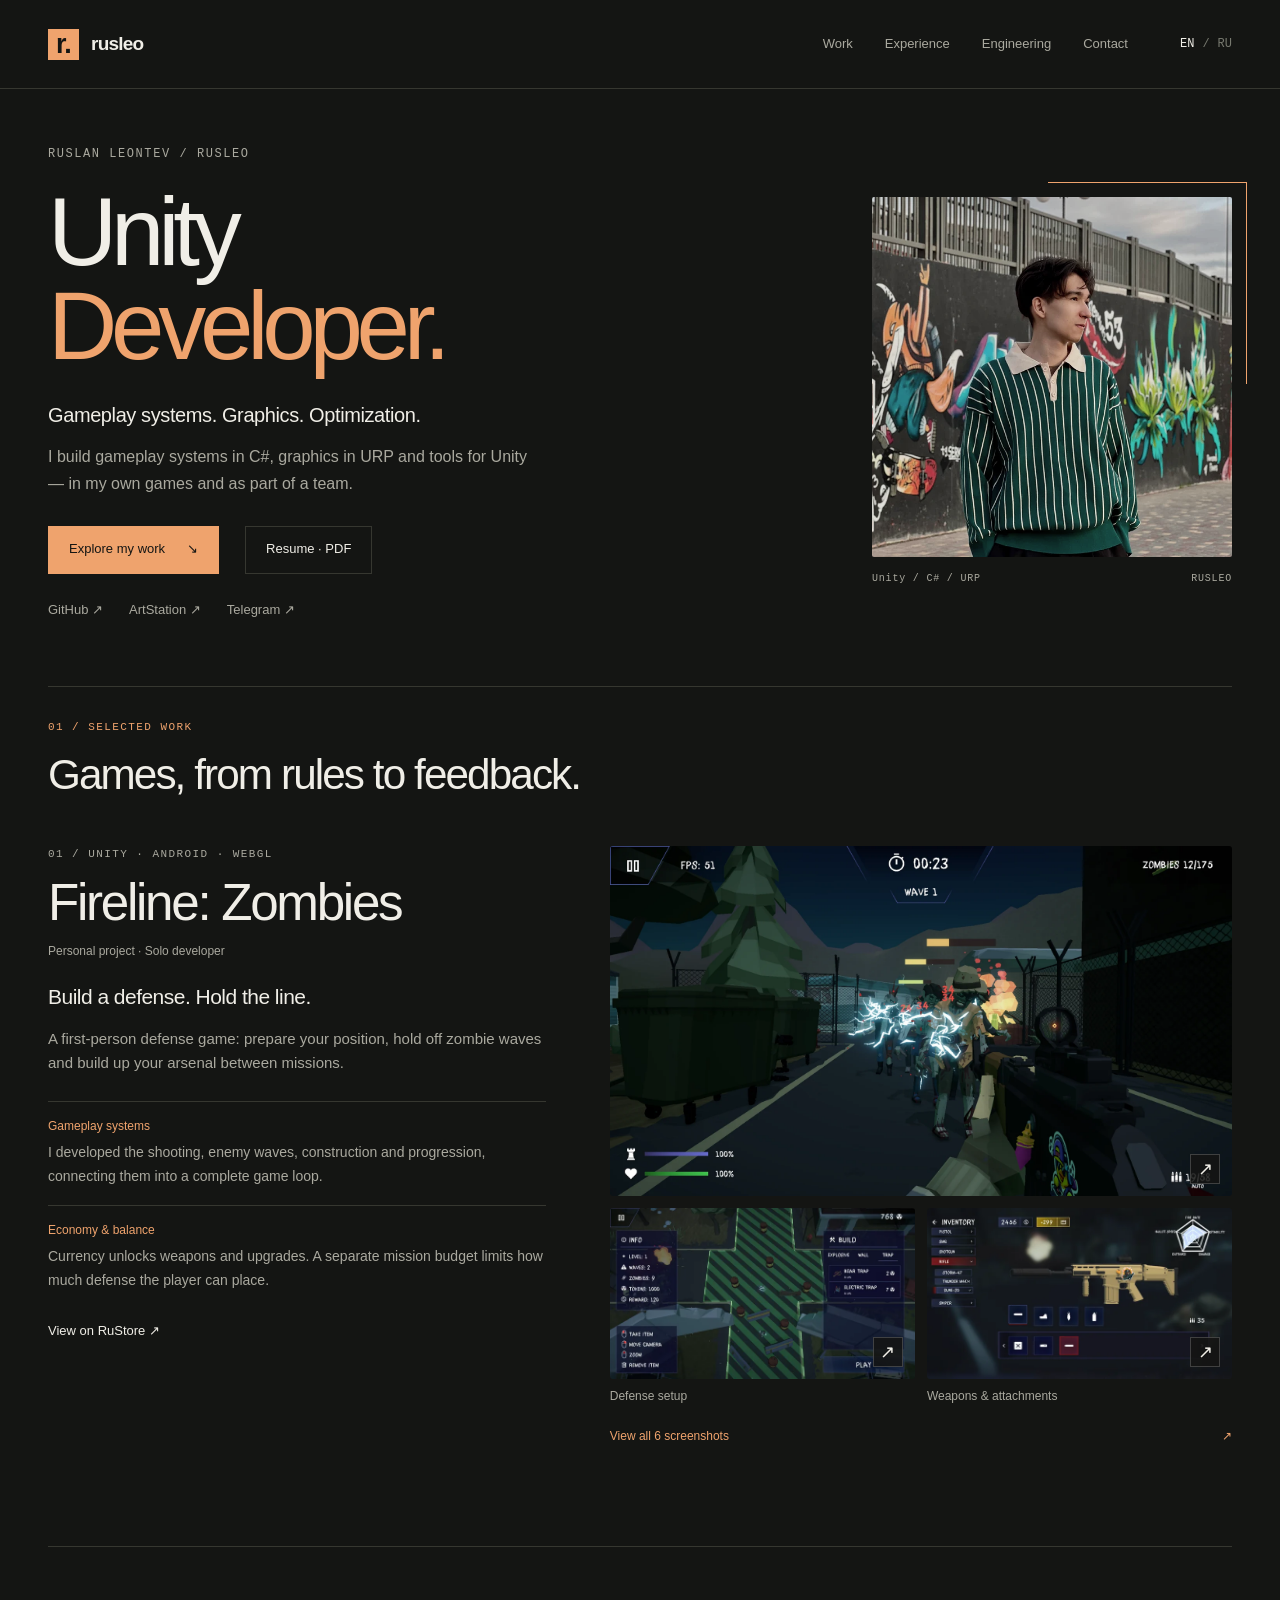
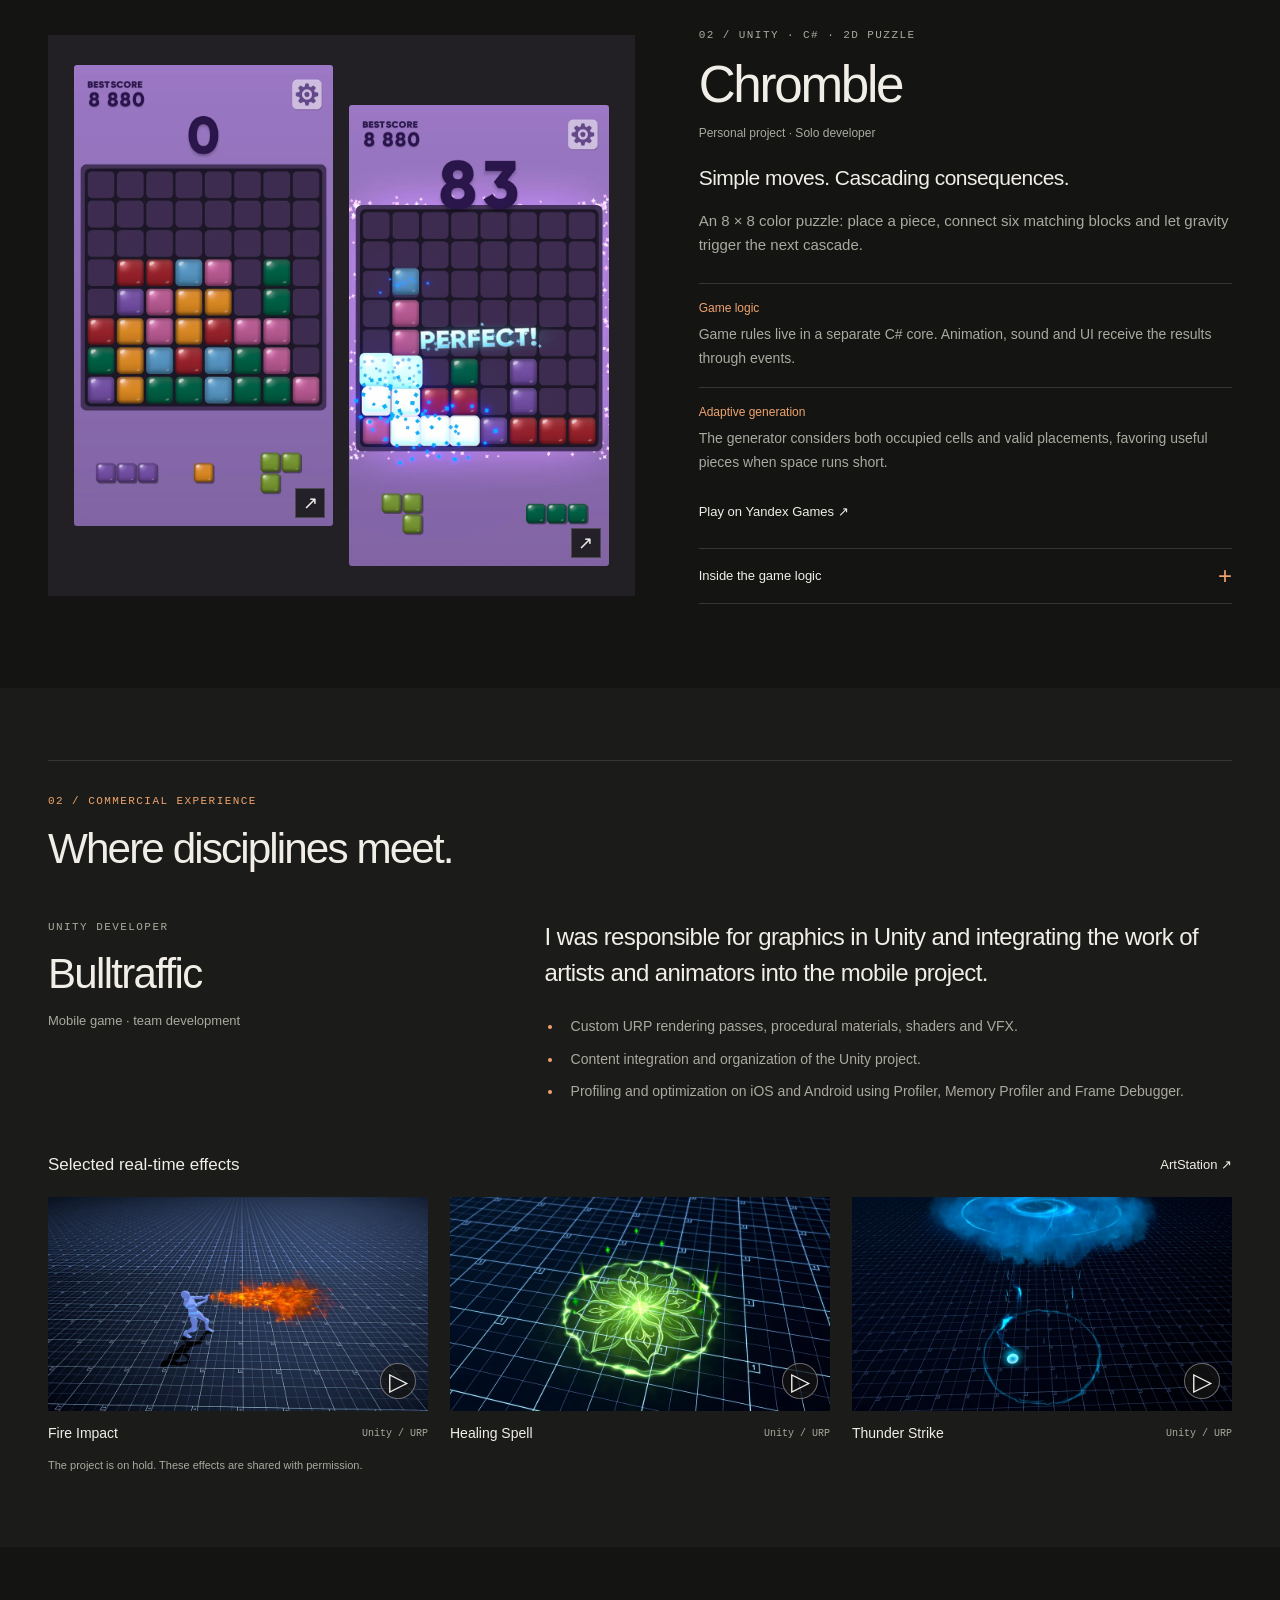
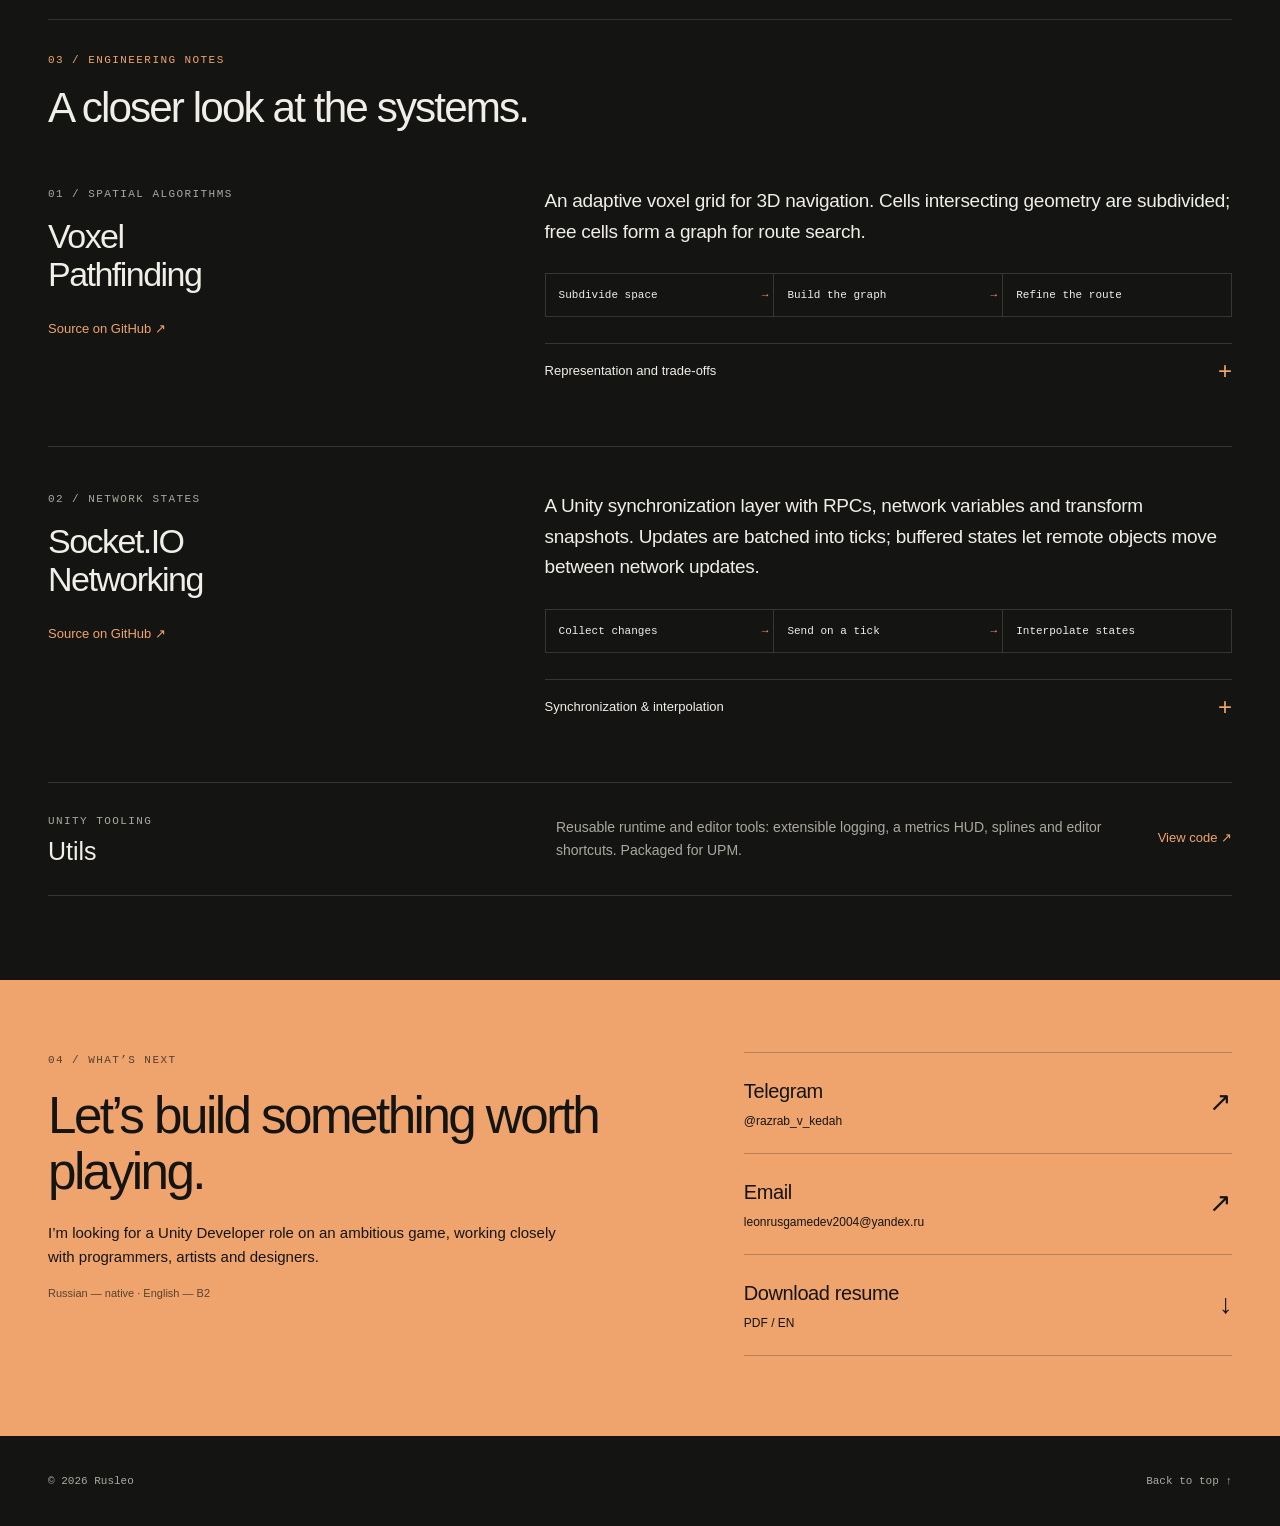
==== commit cf5424ca: "fireline" ====
--- a/index.html
+++ b/index.html
@@ -56,7 +56,7 @@
 <span>Developer.</span>
 </h1>
 <p data-i18n="heroFocus" class="hero-focus">Gameplay systems. Graphics. Optimization.</p>
-<p data-i18n="heroIntro" class="hero-intro">I connect game logic, visuals and tools — from a puzzle’s rules to rendering on mobile.</p>
+<p data-i18n="heroIntro" class="hero-intro">I build gameplay systems in C#, graphics in URP and tools for Unity — in my own games and as part of a team.</p>
 <div class="actions">
 <a class="button primary" href="#work">
 <span data-i18n="viewWork">Explore my work</span> <span aria-hidden="true">↘</span>
@@ -88,48 +88,61 @@
 </div>
 </div>
 <article class="project fireline" aria-labelledby="fireline-title">
-<div class="project-copy">
+<header class="project-heading">
 <p class="eyebrow">01 / UNITY · ANDROID · WEBGL</p>
 <h3 id="fireline-title">Fireline: Zombies</h3>
-<p data-i18n="solo" class="project-role">Independent project · Solo developer</p>
+<p data-i18n="solo" class="project-role">Personal project · Solo developer</p>
+</header>
+<div class="project-copy">
 <p data-i18n="firelineLead" class="project-lead">Build a defense. Hold the line.</p>
-<p data-i18n="firelineIntro">A first-person defense game combining shooting, zombie waves, barricades and progression between missions.</p>
+<p data-i18n="firelineIntro">A first-person defense game: prepare your position, hold off zombie waves and build up your arsenal between missions.</p>
 <dl class="project-facts">
 <div>
-<dt data-i18n="loopLabel">Connected systems</dt>
-<dd data-i18n="firelineLoop">Preparation changes the battle; mission rewards feed weapon and defense upgrades.</dd>
-</div>
-<div>
-<dt data-i18n="economyLabel">Two resource limits</dt>
-<dd data-i18n="firelineEconomy">Persistent purchases and the mission’s construction budget serve different parts of progression.</dd>
+<dt data-i18n="loopLabel">Gameplay systems</dt>
+<dd data-i18n="firelineLoop">I developed the shooting, enemy waves, construction and progression, connecting them into a complete game loop.</dd>
+</div>
+<div>
+<dt data-i18n="economyLabel">Economy &amp; balance</dt>
+<dd data-i18n="firelineEconomy">Currency unlocks weapons and upgrades. A separate mission budget limits how much defense the player can place.</dd>
 </div>
 </dl>
 <div class="actions">
-<a class="text-link" href="https://rustore.ru/catalog/app/com.rusleo.firelinezombies" target="_blank" rel="noopener noreferrer">RuStore ↗</a>
-<a class="text-link" href="https://www.crazygames.com/game/fireline-zombies" target="_blank" rel="noopener noreferrer">CrazyGames ↗</a>
+<a class="text-link" href="https://rustore.ru/catalog/app/com.rusleo.firelinezombies" target="_blank" rel="noopener noreferrer"><span data-i18n="firelinePlay">View on RuStore</span> <span aria-hidden="true">↗</span></a>
 </div>
 </div>
 <div class="project-media fireline-media">
-<a class="shot" href="assets/img/fireline-zombies/1.webp" data-image>
-<img src="assets/img/fireline-zombies/1.webp" width="1280" height="720" alt="Fireline: defending the street against a zombie wave" data-i18n-alt="fireline1" loading="eager" decoding="async">
+<a class="shot" href="assets/img/fireline-zombies/combat.webp" data-image>
+<img src="assets/img/fireline-zombies/combat.webp" width="1600" height="900" alt="Fireline: first-person combat with electrical hits against a zombie wave" data-i18n-alt="firelineCombat" loading="eager" decoding="async">
 <span class="zoom" aria-hidden="true">↗</span>
 </a>
 <div class="fireline-thumbs">
-<a class="shot" href="assets/img/fireline-zombies/3.webp" data-image>
-<img src="assets/img/fireline-zombies/3.webp" width="1280" height="720" alt="Fireline: gameplay screenshot 3" data-i18n-alt="fireline3" loading="lazy" decoding="async">
+<figure>
+<a class="shot" href="assets/img/fireline-zombies/building.webp" data-image>
+<img src="assets/img/fireline-zombies/building-thumb.webp" width="640" height="360" alt="Fireline: placing defenses inside the mission's construction zone" data-i18n-alt="firelineBuilding" loading="lazy" decoding="async">
 <span class="zoom" aria-hidden="true">↗</span>
 </a>
-<a class="shot" href="assets/img/fireline-zombies/5.webp" data-image>
-<img src="assets/img/fireline-zombies/5.webp" width="1280" height="720" alt="Fireline: gameplay screenshot 5" data-i18n-alt="fireline5" loading="lazy" decoding="async">
+<figcaption data-i18n="buildingCaption">Defense setup</figcaption>
+</figure>
+<figure>
+<a class="shot" href="assets/img/fireline-zombies/arsenal.webp" data-image>
+<img src="assets/img/fireline-zombies/arsenal-thumb.webp" width="640" height="360" alt="Fireline: weapon selection, attachments and stats in the arsenal" data-i18n-alt="firelineArsenal" loading="lazy" decoding="async">
 <span class="zoom" aria-hidden="true">↗</span>
 </a>
-</div>
-<p class="media-caption">
-<span data-i18n="enlarge">Select a frame to enlarge</span> <span aria-hidden="true">↗</span>
-</p>
+<figcaption data-i18n="arsenalCaption">Weapons &amp; attachments</figcaption>
+</figure>
+</div>
+<a href="assets/img/fireline-zombies/modifiers.webp" data-image hidden aria-label="Fireline: choosing a temporary combat modifier" data-i18n-aria="firelineModifiers"></a>
+<a href="assets/img/fireline-zombies/missions.webp" data-image hidden aria-label="Fireline: mission selection on the world map" data-i18n-aria="firelineMissions"></a>
+<a href="assets/img/fireline-zombies/scope.webp" data-image hidden aria-label="Fireline: aiming through a scope at an approaching zombie group" data-i18n-aria="firelineScope"></a>
+<a class="gallery-link" href="assets/img/fireline-zombies/combat.webp" data-gallery><span data-i18n="firelineGallery">View all 6 screenshots</span> <span aria-hidden="true">↗</span></a>
 </div>
 </article>
 <article class="project chromble" aria-labelledby="chromble-title">
+<header class="project-heading">
+<p class="eyebrow">02 / UNITY · C# · <span data-i18n="puzzleLabel">2D puzzle</span></p>
+<h3 id="chromble-title">Chromble</h3>
+<p data-i18n="solo" class="project-role">Personal project · Solo developer</p>
+</header>
 <div class="project-media chromble-media">
 <a class="shot" href="assets/img/chromble/board.webp" data-image>
 <img src="assets/img/chromble/board.webp" width="720" height="1280" alt="Chromble: the 8 × 8 board and three playable pieces" data-i18n-alt="chrombleBoard" loading="lazy" decoding="async">
@@ -141,20 +154,16 @@
 </a>
 </div>
 <div class="project-copy">
-<p class="eyebrow">02 / UNITY · C# · <span data-i18n="puzzleLabel">2D puzzle</span>
-</p>
-<h3 id="chromble-title">Chromble</h3>
-<p data-i18n="solo" class="project-role">Independent project · Solo developer</p>
 <p data-i18n="chrombleLead" class="project-lead">Simple moves. Cascading consequences.</p>
 <p data-i18n="chrombleIntro">An 8 × 8 color puzzle: place a piece, connect six matching blocks and let gravity trigger the next cascade.</p>
 <dl class="project-facts">
 <div>
 <dt data-i18n="coreLabel">Game logic</dt>
-<dd data-i18n="chrombleCore">A C# core independent of Unity; presentation reacts to game events.</dd>
+<dd data-i18n="chrombleCore">Game rules live in a separate C# core. Animation, sound and UI receive the results through events.</dd>
 </div>
 <div>
 <dt data-i18n="generationLabel">Adaptive generation</dt>
-<dd data-i18n="chrombleGeneration">Piece selection considers board occupancy and the number of valid placements.</dd>
+<dd data-i18n="chrombleGeneration">The generator considers both occupied cells and valid placements, favoring useful pieces when space runs short.</dd>
 </div>
 </dl>
 <div class="actions">
@@ -172,7 +181,7 @@
 <li data-i18n="chrombleStep2">Choose a shape and color</li>
 <li data-i18n="chrombleStep3">Resolve the cascade</li>
 </ol>
-<p data-i18n="chrombleDetail2">When space becomes scarce, SpawnDirector favors pieces with more valid placements or searches for a shape, color and position that clears more blocks. This is a rule-based heuristic.</p>
+<p data-i18n="chrombleDetail2">When space runs short, SpawnDirector favors pieces with more valid placements or searches for a shape, color and position that clears more blocks. Piece selection responds to the shape of the free space, not just its area.</p>
 <p data-i18n="chrombleDetail3">The next piece can be picked up during a cascade, but placement waits until the board settles. Preview calculations do not change the live board.</p>
 </div>
 </details>
@@ -195,11 +204,11 @@
 <p data-i18n="bullContext" class="muted">Mobile game · team development</p>
 </div>
 <div>
-<p data-i18n="bullIntro" class="experience-lead">I was responsible for the technical implementation of the project’s visuals in Unity, bringing together the work of artists and animators.</p>
+<p data-i18n="bullIntro" class="experience-lead">I was responsible for graphics in Unity and integrating the work of artists and animators into the mobile project.</p>
 <ul class="experience-list">
 <li data-i18n="bull1">Custom URP rendering passes, procedural materials, shaders and VFX.</li>
 <li data-i18n="bull2">Content integration and organization of the Unity project.</li>
-<li data-i18n="bull3">Profiling on iOS and Android with Profiler, Memory Profiler and Frame Debugger.</li>
+<li data-i18n="bull3">Profiling and optimization on iOS and Android using Profiler, Memory Profiler and Frame Debugger.</li>
 </ul>
 </div>
 </div>
@@ -268,7 +277,7 @@
 <span data-i18n="source">Source on GitHub</span> ↗</a>
 </div>
 <div class="engineering-copy">
-<p data-i18n="voxelIntro" class="engineering-lead">3D navigation through an adaptive representation of space. Cells near geometry are subdivided; free cells become a graph for route search.</p>
+<p data-i18n="voxelIntro" class="engineering-lead">An adaptive voxel grid for 3D navigation. Cells intersecting geometry are subdivided; free cells form a graph for route search.</p>
 <ol class="pipeline">
 <li data-i18n="voxelStep1">Subdivide space</li>
 <li data-i18n="voxelStep2">Build the graph</li>
@@ -281,7 +290,7 @@
 </summary>
 <div class="breakdown-body">
 <p data-i18n="voxelDetail1">Subdivision creates eight child cells with face-based adjacency. Route processing uses intersections with cell faces before the demo agent follows a smoothed path.</p>
-<p data-i18n="voxelDetail2">Finer cells describe geometry more precisely but grow the graph. The current search sorts a list of open nodes; this implementation is an exploration of spatial navigation, not a benchmarked high-performance solver.</p>
+<p data-i18n="voxelDetail2">Cell size trades geometric precision against graph size. The current search keeps open nodes in a list and sorts it at each step.</p>
 </div>
 </details>
 </div>
@@ -295,7 +304,7 @@
 <span data-i18n="source">Source on GitHub</span> ↗</a>
 </div>
 <div class="engineering-copy">
-<p data-i18n="networkIntro" class="engineering-lead">A Unity synchronization layer with RPCs, network variables and buffered transform states. Updates are batched into ticks; remote motion uses delayed interpolation.</p>
+<p data-i18n="networkIntro" class="engineering-lead">A Unity synchronization layer with RPCs, network variables and transform snapshots. Updates are batched into ticks; buffered states let remote objects move between network updates.</p>
 <ol class="pipeline">
 <li data-i18n="networkStep1">Collect changes</li>
 <li data-i18n="networkStep2">Send on a tick</li>
@@ -303,12 +312,13 @@
 </ol>
 <details class="breakdown">
 <summary>
-<span data-i18n="networkDetails">Data flow and boundaries</span>
+<span data-i18n="networkDetails">Synchronization &amp; interpolation</span>
 <span class="expand" aria-hidden="true">+</span>
 </summary>
 <div class="breakdown-body">
 <p data-i18n="networkDetail1">Attributes register RPCs; generic network variables define state. HostToClient, ClientToHost and Both control update direction, while Calm and Forced distinguish sending modes.</p>
-<p data-i18n="networkDetail2">Running the project requires the paid Best Socket.IO transport and a separate server, which is not in the repository. Prediction and reconciliation are not implemented features.</p>
+<p data-i18n="networkDetail2">Interpolation plays back states with a short delay, keeping neighboring snapshots in the buffer to calculate the position between them. Smoother motion comes at the cost of that delay.</p>
+<p data-i18n="networkDependencies">The client requires the paid Best Socket.IO transport and a separate server, which is not included in the repository. Prediction and reconciliation are outside the implemented feature set.</p>
 </div>
 </details>
 </div>
@@ -331,7 +341,7 @@
 <p class="eyebrow">04 / <span data-i18n="next">WHAT’S NEXT</span>
 </p>
 <h2 data-i18n="contactTitle">Let’s build something worth playing.</h2>
-<p data-i18n="contactIntro">I’m looking to join a team building an ambitious game, with room for thoughtful engineering and collaboration.</p>
+<p data-i18n="contactIntro">I’m looking for a Unity Developer role on an ambitious game, working closely with programmers, artists and designers.</p>
 <p data-i18n="languages" class="media-caption">Russian — native · English — B2</p>
 </div>
 <div class="contact-links">
@@ -345,7 +355,7 @@
 </span>
 <span aria-hidden="true">↗</span>
 </a>
-<a class="contact-link" href="assets/Ruslan_Unity_Developer_CV.pdf">
+<a class="contact-link" href="assets/Ruslan_Unity_Developer_CV.pdf" download>
 <span>
 <span data-i18n="download">Download resume</span>
 <small>PDF / EN</small>
--- a/css/portfolio.css
+++ b/css/portfolio.css
@@ -28,8 +28,8 @@
 .muted { color: var(--muted); }
 .eyebrow { font-family: Consolas, "Courier New", monospace; font-size: 11px; line-height: 1.5; letter-spacing: .13em; text-transform: uppercase; color: var(--muted); }
 .sr-only { position: absolute; width: 1px; height: 1px; padding: 0; margin: -1px; overflow: hidden; clip: rect(0,0,0,0); white-space: nowrap; border: 0; }
-.skip-link { position: fixed; z-index: 10; top: 12px; left: 12px; padding: 10px 20px; background: var(--accent); color: var(--bg); transform: translateY(-150%); }
-.skip-link:focus { transform: none; }
+.skip-link { position: fixed; z-index: 10; top: 12px; left: 12px; padding: 10px 20px; background: var(--accent); color: var(--bg); transform: translateY(-150%); opacity: 0; pointer-events: none; }
+.skip-link:focus { transform: none; opacity: 1; pointer-events: auto; }
 
 /* Navigation and introduction */
 .site-header { background: var(--bg); border-bottom: 1px solid var(--line); }
@@ -47,6 +47,7 @@
 .hero h1 span { color: var(--accent); }
 .hero-focus { font-size: 20px; letter-spacing: -.02em; }
 .hero-intro { color: var(--muted); max-width: 490px; font-size: 16px; line-height: 1.7; margin-top: 12px; }
+.hero-copy > .eyebrow { font-size: 12px; }
 .actions { display: flex; flex-wrap: wrap; gap: 14px 26px; align-items: center; margin-top: 28px; }
 .button { min-height: 48px; padding: 12px 20px; display: inline-flex; align-items: center; justify-content: center; gap: 22px; font-size: 13px; border: 1px solid var(--line); transition: background .2s, color .2s; }
 .button.primary { background: var(--accent); border-color: var(--accent); color: var(--bg); }
@@ -65,12 +66,15 @@
 .section-heading { border-top: 1px solid var(--line); padding-top: 25px; margin-bottom: 48px; }
 .section-heading h2 { font-size: clamp(28px,3.3vw,44px); letter-spacing: -.045em; margin-top: 14px; }
 .section-heading .eyebrow { color: var(--accent); }
-.project { display: grid; grid-template-columns: 1.1fr 1fr; gap: 64px; align-items: center; }
+.project { display: grid; grid-template-columns: 1.1fr 1fr; grid-template-areas: "media heading" "media copy"; grid-template-rows: auto 1fr; gap: 18px 64px; align-items: start; }
+.project-heading { grid-area: heading; }
+.project-copy { grid-area: copy; min-width: 0; }
+.project-media { grid-area: media; min-width: 0; align-self: center; }
 .project + .project { margin-top: 88px; padding-top: 80px; border-top: 1px solid var(--line); }
-.project-copy h3 { font-size: clamp(36px,4vw,52px); letter-spacing: -.045em; margin: 13px 0 16px; }
+.project-heading h3 { font-size: clamp(36px,4vw,52px); letter-spacing: -.045em; margin: 13px 0 12px; }
 .project-lead { font-size: 21px; color: var(--text); letter-spacing: -.025em; }
 .project-copy > p:not(.eyebrow):not(.project-lead) { font-size: 15px; color: var(--muted); margin-top: 14px; }
-.project-copy > .project-role { font-size: 12px !important; margin-top: 0 !important; }
+.project-role { font-size: 12px; color: var(--muted); }
 .project-facts { margin: 26px 0 0; }
 .project-facts > div { border-top: 1px solid var(--line); padding-top: 15px; margin-top: 16px; }
 .project-facts dt { font-size: 12px; color: var(--accent); margin-bottom: 5px; }
@@ -83,13 +87,16 @@
 .shot:hover img { filter: brightness(1.08); }
 .zoom { position: absolute; bottom: 12px; right: 12px; background: #141513d9; border: 1px solid #ffffff30; width: 30px; height: 30px; display: grid; place-items: center; font-size: 18px; line-height: 1; }
 .chromble-media .zoom { bottom: 8px; right: 8px; }
-.fireline { grid-template-columns: 1fr 1.25fr; gap: 64px; }
+.fireline { grid-template-columns: 1fr 1.25fr; grid-template-areas: "heading media" "copy media"; }
 .fireline-thumbs { display: grid; grid-template-columns: 1fr 1fr; gap: 12px; margin-top: 12px; }
+.fireline-thumbs figcaption { color: var(--muted); font-size: 12px; margin-top: 8px; }
+.gallery-link { display: flex; align-items: center; justify-content: space-between; gap: 16px; min-height: 44px; margin-top: 8px; color: var(--accent); font-size: 12px; }
+.gallery-link:hover { color: var(--text); }
 .media-caption { font-size: 11px; color: var(--muted); margin-top: 16px; line-height: 1.6; }
-.fireline-media .media-caption { display: flex; justify-content: space-between; }
 .breakdown { margin-top: 25px; border-top: 1px solid var(--line); border-bottom: 1px solid var(--line); }
 .breakdown summary { min-height: 54px; list-style: none; display: flex; align-items: center; justify-content: space-between; gap: 20px; font-size: 13px; cursor: pointer; padding: 12px 0; }
 .breakdown summary::-webkit-details-marker { display: none; }
+.breakdown summary:hover { color: var(--accent); }
 .expand { color: var(--accent); font-size: 24px; line-height: 1; }
 .breakdown[open] .expand { transform: rotate(45deg); }
 .breakdown-body { padding: 0 0 23px; font-size: 14px; color: var(--muted); }
@@ -168,7 +175,7 @@
     .hero h1 { font-size: 80px; }
     .hero-focus { font-size: 17px; }
     .hero-portrait { max-width: 290px; }
-    .project, .fireline { gap: 34px; }
+    .project, .fireline { column-gap: 34px; }
     .chromble-media { padding: 20px 18px; gap: 12px; }
     .experience-intro, .engineering-row { gap: 45px; }
     .contact-layout { gap: 55px; }
@@ -182,12 +189,13 @@
     .hero-intro { font-size: 14px; }
     .hero-focus { font-size: 16px; }
     .hero-portrait:before { right: -9px; }
-    .project { grid-template-columns: 1fr 1fr; gap: 28px; }
-    .project-copy h3 { font-size: 34px; }
+    .project, .fireline { grid-template-columns: 1fr; grid-template-rows: auto; grid-template-areas: "heading" "media" "copy"; gap: 24px; }
+    .project-media { width: 100%; }
+    .project-heading h3 { font-size: 38px; }
     .project-lead { font-size: 18px; }
     .project-copy > p:not(.eyebrow):not(.project-lead) { font-size: 14px; }
     .project-facts dd { font-size: 13px; }
-    .chromble-media { padding: 16px 12px; gap: 10px; }
+    .chromble-media { padding: 24px; gap: 18px; max-width: 520px; justify-self: center; }
     .chromble-media .shot:nth-child(2) { margin-top: 25px; }
     .chromble-media .shot:first-child { margin-bottom: 25px; }
     .section { padding-block: 54px; }
@@ -215,7 +223,7 @@
     .nav-link { font-size: 12px; padding: 5px 0; }
     .lang-toggle { margin-left: auto; padding-left: 12px; min-height: 32px; }
     .hero { display: block; padding-block: 28px 16px; position: relative; }
-    .hero .eyebrow { font-size: 9px; letter-spacing: .08em; max-width: 230px; }
+    .hero .eyebrow { font-size: 10px; letter-spacing: .08em; max-width: 230px; }
     .hero h1 { font-size: 56px; margin: 20px 0; max-width: 270px; }
     .hero-focus { font-size: 16px; max-width: 300px; }
     .hero-intro { font-size: 14px; max-width: 100%; line-height: 1.6; }
@@ -232,13 +240,12 @@
     .section-heading .eyebrow { font-size: 10px; }
     .project, .fireline { grid-template-columns: 1fr; gap: 25px; }
     .chromble-media { padding: 22px 20px; gap: 15px; max-width: 440px; width: 100%; justify-self: center; }
-    .project-copy h3 { font-size: 38px; margin-top: 10px; }
-    .project-copy .eyebrow { font-size: 10px; }
+    .project-heading h3 { font-size: 36px; margin-top: 10px; }
+    .project-heading .eyebrow { font-size: 10px; }
     .project-lead { font-size: 20px; }
     .project-facts { margin-top: 20px; }
     .project-facts dd { font-size: 14px; }
     .project + .project { margin-top: 44px; padding-top: 34px; }
-    .fireline-media { grid-row: 1; }
     .fireline-thumbs { gap: 10px; margin-top: 10px; }
     .experience-section { margin-top: 24px; padding-block: 38px; }
     .experience-intro { grid-template-columns: 1fr; gap: 23px; }
@@ -254,7 +261,7 @@
     .engineering-row + .engineering-row { padding-top: 28px; }
     .engineering-title h3 { font-size: 32px; margin: 12px 0 16px; }
     .engineering-lead { font-size: 17px; }
-    .pipeline { font-size: 10px; margin-block: 22px; }
+    .pipeline { font-size: 11px; margin-block: 22px; }
     .pipeline li { padding: 11px 16px 11px 9px; }
     .tools-row { grid-template-columns: 1fr; gap: 18px; padding-block: 25px; }
     .tools-row > .text-link { grid-column: 1; }
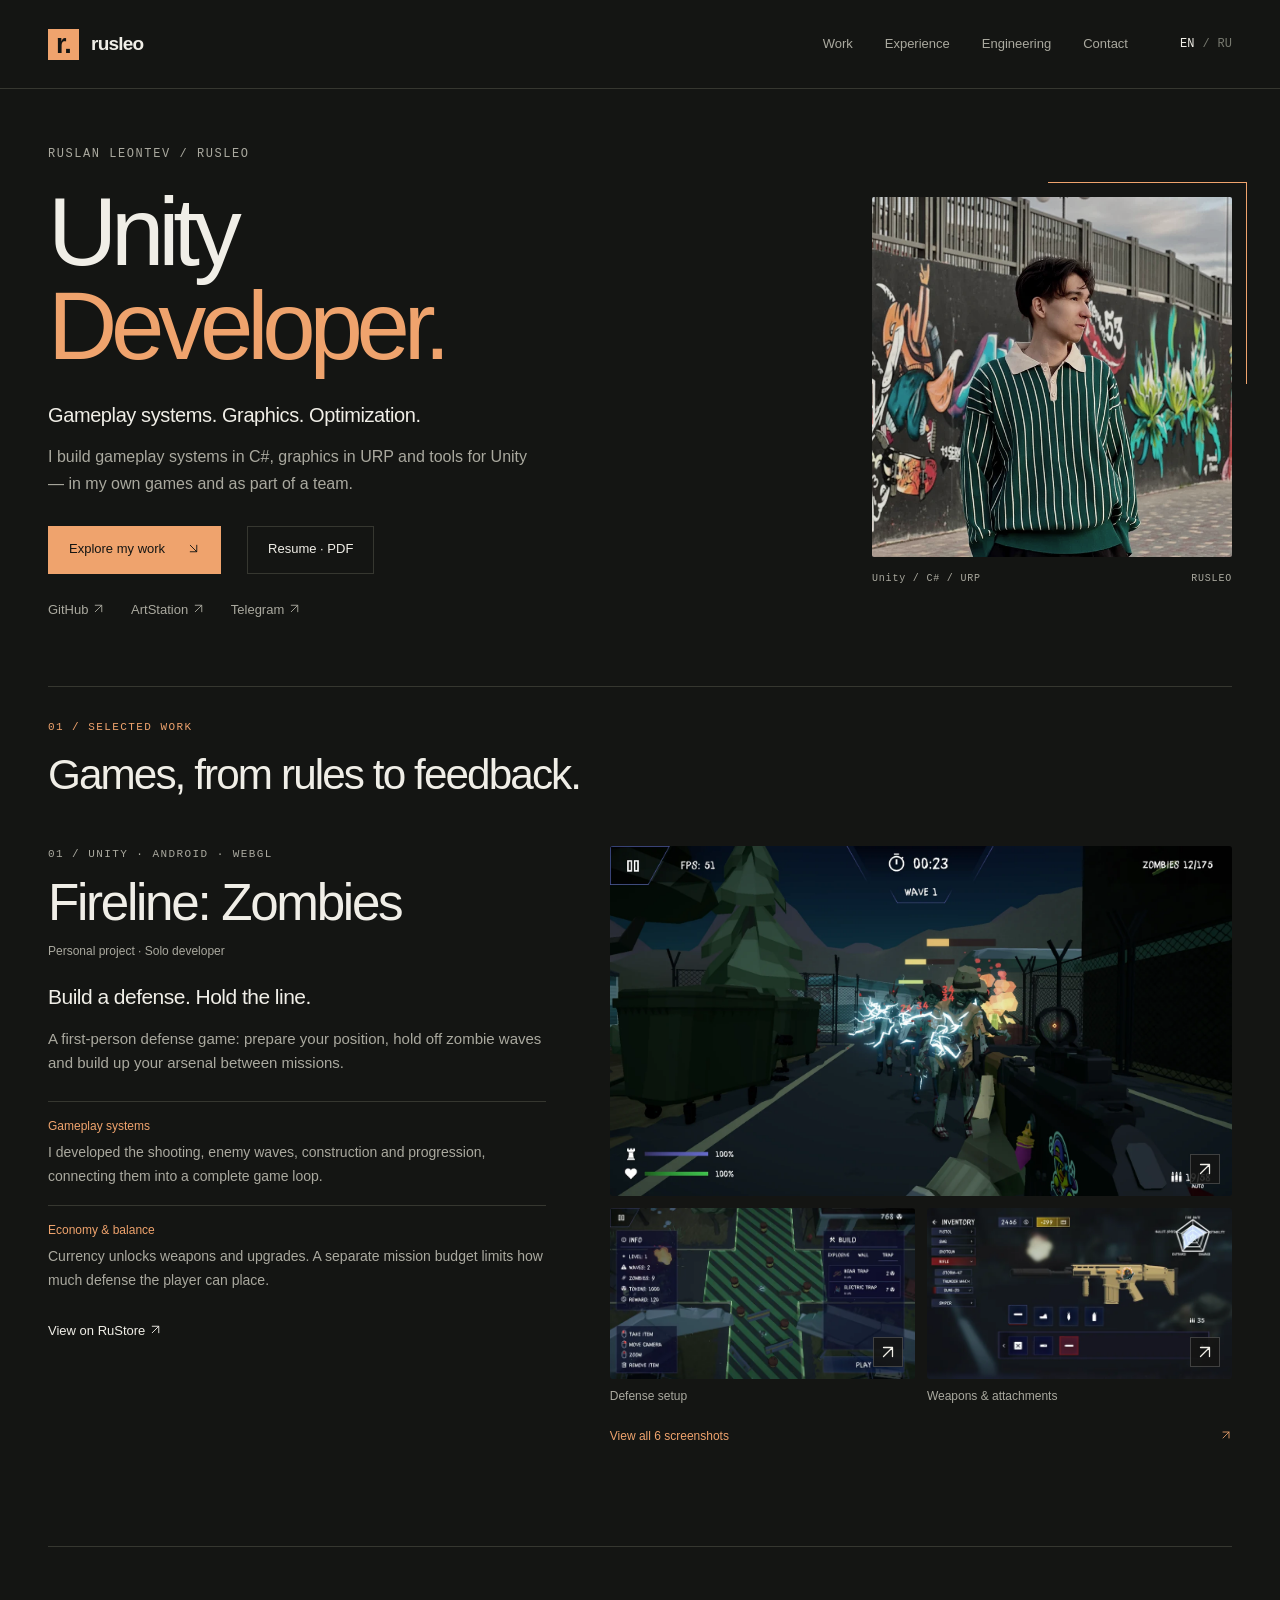
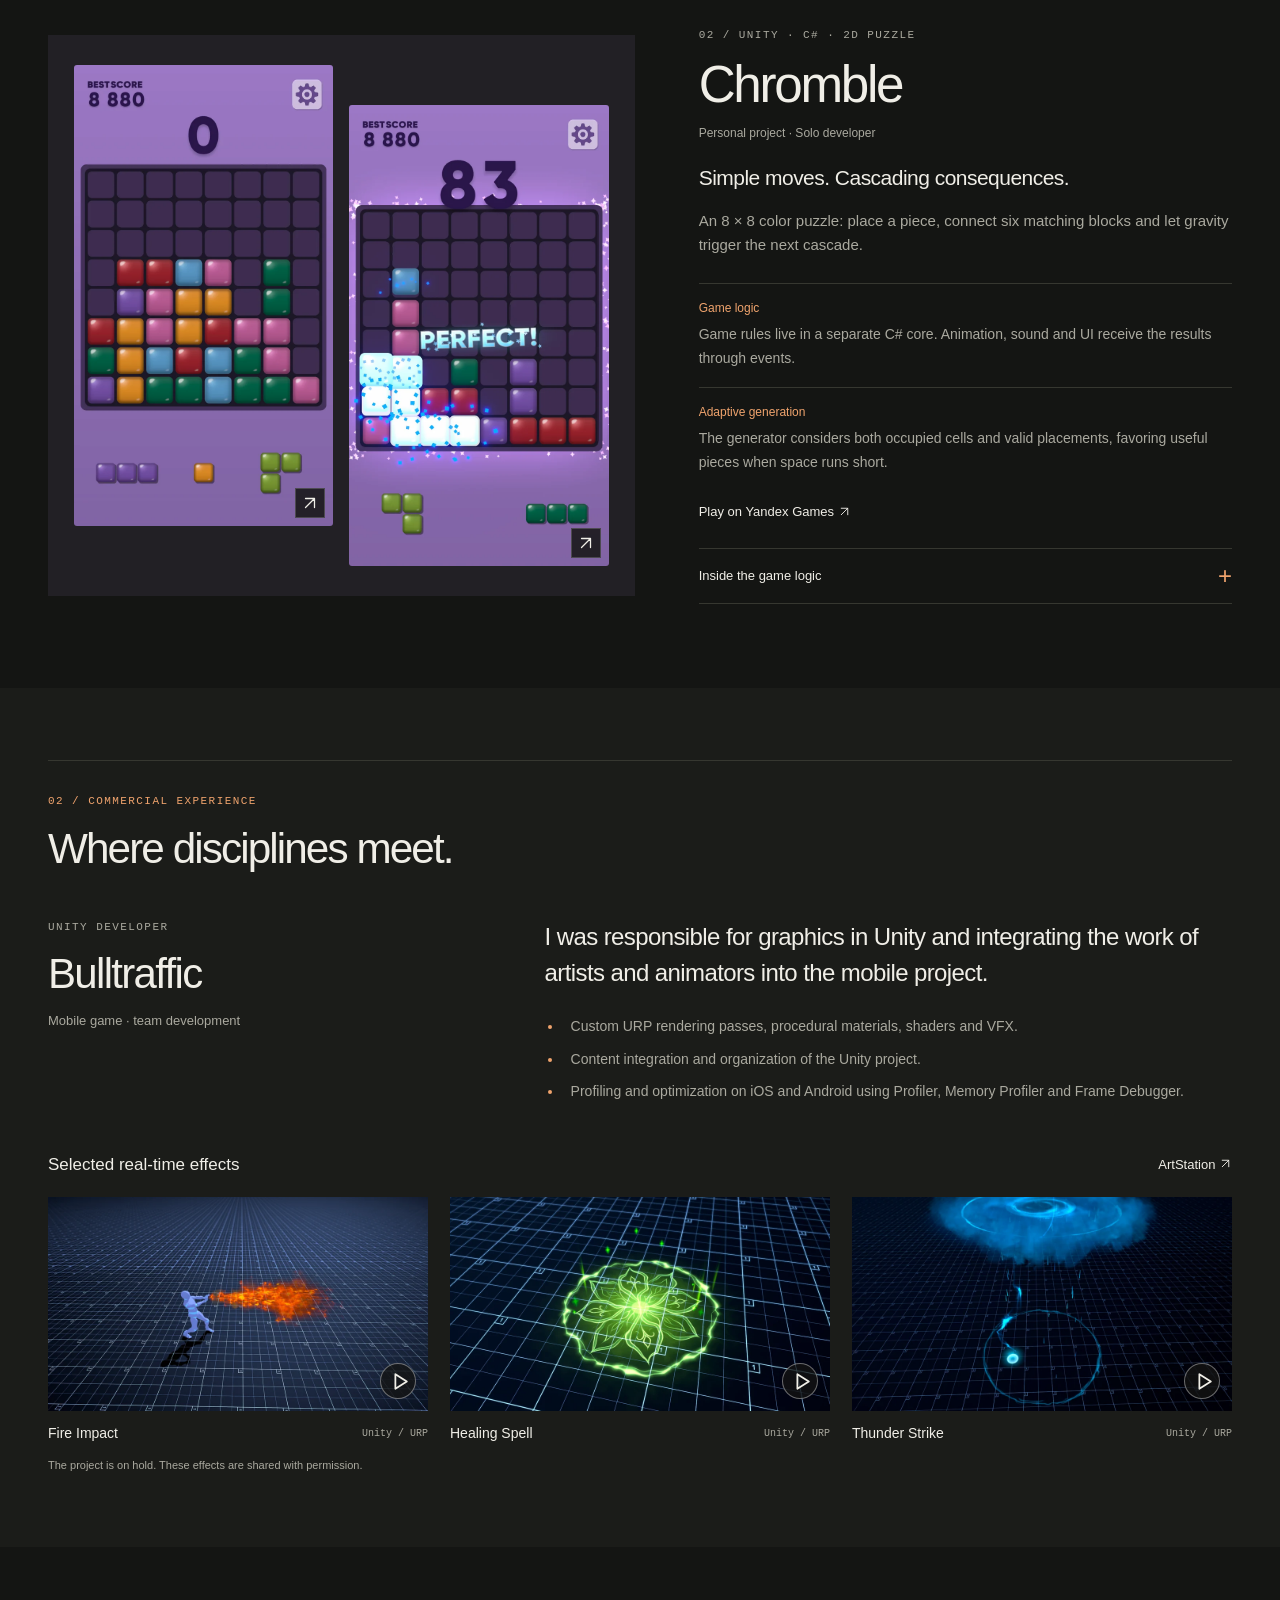
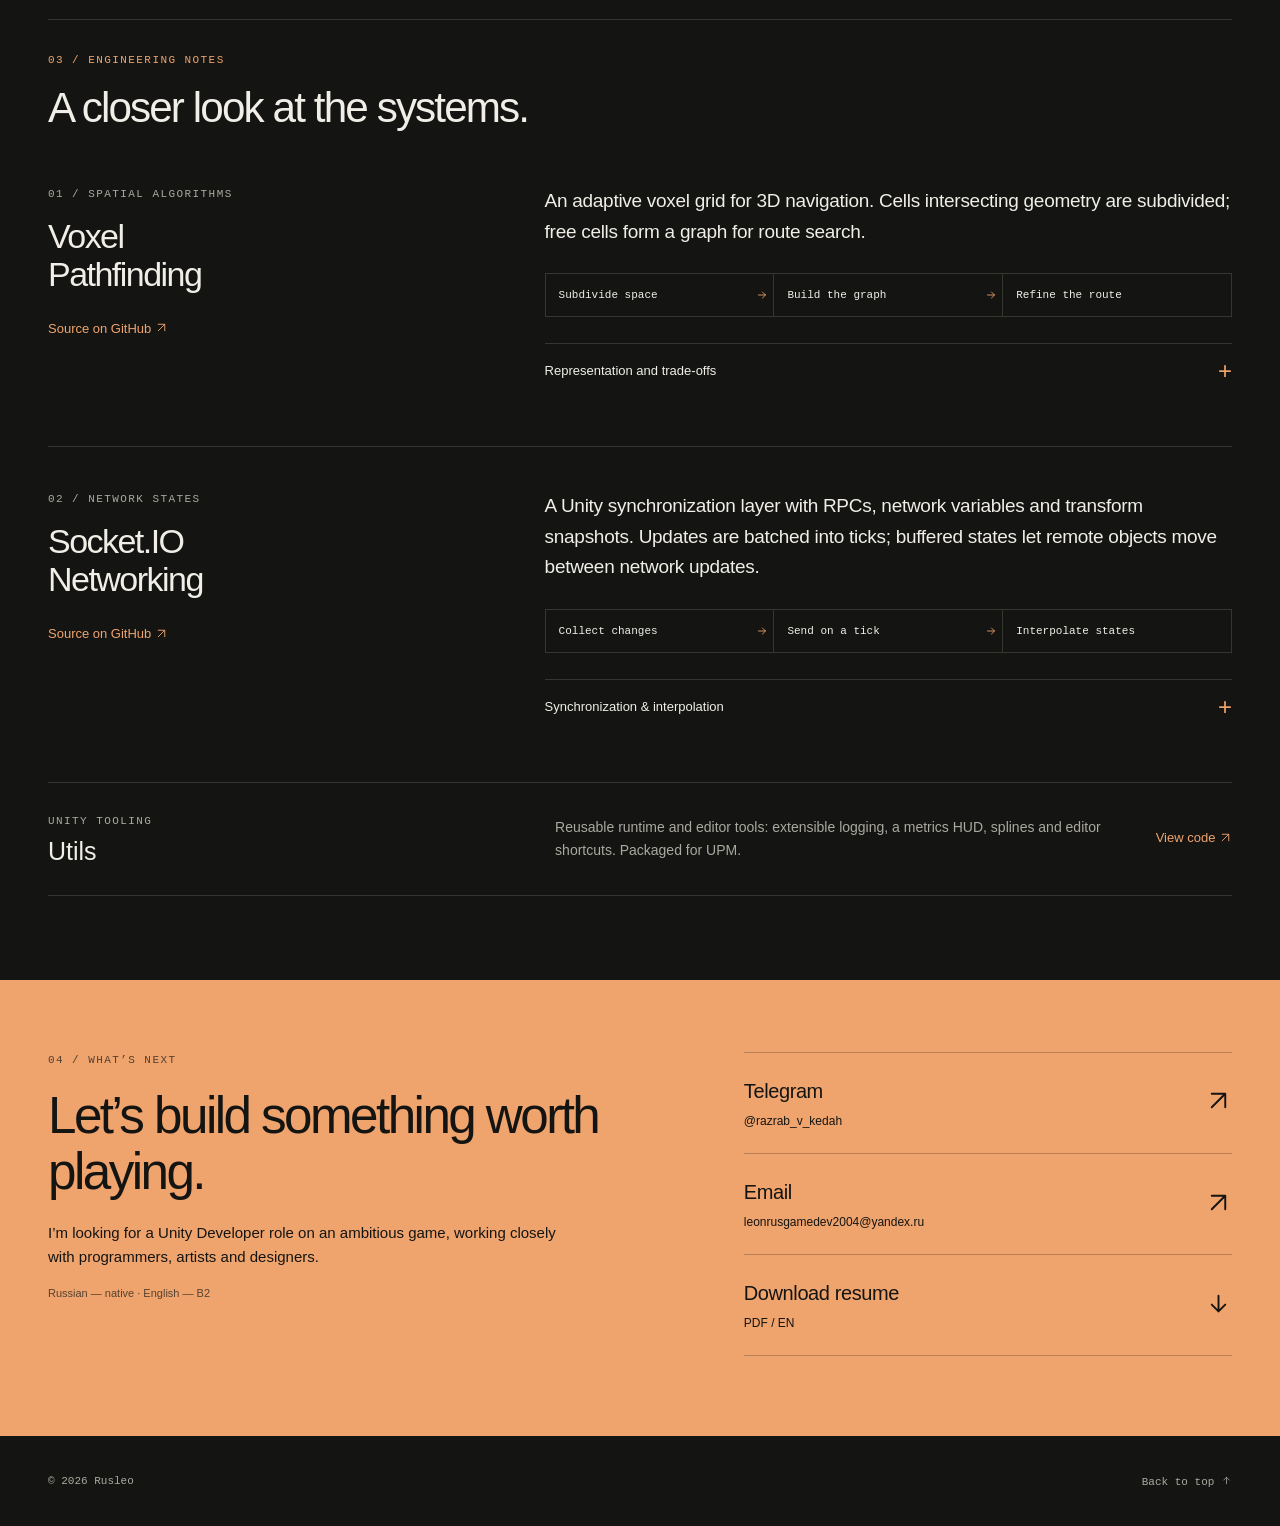
==== commit 3d4ace4b: "arrow fix" ====
--- a/index.html
+++ b/index.html
@@ -59,16 +59,16 @@
 <p data-i18n="heroIntro" class="hero-intro">I build gameplay systems in C#, graphics in URP and tools for Unity — in my own games and as part of a team.</p>
 <div class="actions">
 <a class="button primary" href="#work">
-<span data-i18n="viewWork">Explore my work</span> <span aria-hidden="true">↘</span>
+<span data-i18n="viewWork">Explore my work</span> <span aria-hidden="true"><svg class="icon" viewBox="0 0 24 24" fill="none" stroke="currentColor" stroke-width="1.7" stroke-linecap="round" stroke-linejoin="round" aria-hidden="true" focusable="false"><path d="m6 6 12 12M6 18h12V6"/></svg></span>
 </a>
 <a class="button secondary" href="assets/Ruslan_Unity_Developer_CV.pdf">
 <span data-i18n="cv">Resume · PDF</span>
 </a>
 </div>
 <div class="hero-links">
-<a class="text-link" href="https://github.com/razrabVkedah" target="_blank" rel="noopener noreferrer">GitHub ↗</a>
-<a class="text-link" href="https://www.artstation.com/rusleo" target="_blank" rel="noopener noreferrer">ArtStation ↗</a>
-<a class="text-link" href="https://t.me/razrab_v_kedah" target="_blank" rel="noopener noreferrer">Telegram ↗</a>
+<a class="text-link" href="https://github.com/razrabVkedah" target="_blank" rel="noopener noreferrer">GitHub <svg class="icon" viewBox="0 0 24 24" fill="none" stroke="currentColor" stroke-width="1.7" stroke-linecap="round" stroke-linejoin="round" aria-hidden="true" focusable="false"><path d="M6 18 18 6M6 6h12v12"/></svg></a>
+<a class="text-link" href="https://www.artstation.com/rusleo" target="_blank" rel="noopener noreferrer">ArtStation <svg class="icon" viewBox="0 0 24 24" fill="none" stroke="currentColor" stroke-width="1.7" stroke-linecap="round" stroke-linejoin="round" aria-hidden="true" focusable="false"><path d="M6 18 18 6M6 6h12v12"/></svg></a>
+<a class="text-link" href="https://t.me/razrab_v_kedah" target="_blank" rel="noopener noreferrer">Telegram <svg class="icon" viewBox="0 0 24 24" fill="none" stroke="currentColor" stroke-width="1.7" stroke-linecap="round" stroke-linejoin="round" aria-hidden="true" focusable="false"><path d="M6 18 18 6M6 6h12v12"/></svg></a>
 </div>
 </div>
 <figure class="hero-portrait">
@@ -107,26 +107,26 @@
 </div>
 </dl>
 <div class="actions">
-<a class="text-link" href="https://rustore.ru/catalog/app/com.rusleo.firelinezombies" target="_blank" rel="noopener noreferrer"><span data-i18n="firelinePlay">View on RuStore</span> <span aria-hidden="true">↗</span></a>
+<a class="text-link" href="https://rustore.ru/catalog/app/com.rusleo.firelinezombies" target="_blank" rel="noopener noreferrer"><span data-i18n="firelinePlay">View on RuStore</span> <span aria-hidden="true"><svg class="icon" viewBox="0 0 24 24" fill="none" stroke="currentColor" stroke-width="1.7" stroke-linecap="round" stroke-linejoin="round" aria-hidden="true" focusable="false"><path d="M6 18 18 6M6 6h12v12"/></svg></span></a>
 </div>
 </div>
 <div class="project-media fireline-media">
 <a class="shot" href="assets/img/fireline-zombies/combat.webp" data-image>
 <img src="assets/img/fireline-zombies/combat.webp" width="1600" height="900" alt="Fireline: first-person combat with electrical hits against a zombie wave" data-i18n-alt="firelineCombat" loading="eager" decoding="async">
-<span class="zoom" aria-hidden="true">↗</span>
+<span class="zoom" aria-hidden="true"><svg class="icon" viewBox="0 0 24 24" fill="none" stroke="currentColor" stroke-width="1.7" stroke-linecap="round" stroke-linejoin="round" aria-hidden="true" focusable="false"><path d="M6 18 18 6M6 6h12v12"/></svg></span>
 </a>
 <div class="fireline-thumbs">
 <figure>
 <a class="shot" href="assets/img/fireline-zombies/building.webp" data-image>
 <img src="assets/img/fireline-zombies/building-thumb.webp" width="640" height="360" alt="Fireline: placing defenses inside the mission's construction zone" data-i18n-alt="firelineBuilding" loading="lazy" decoding="async">
-<span class="zoom" aria-hidden="true">↗</span>
+<span class="zoom" aria-hidden="true"><svg class="icon" viewBox="0 0 24 24" fill="none" stroke="currentColor" stroke-width="1.7" stroke-linecap="round" stroke-linejoin="round" aria-hidden="true" focusable="false"><path d="M6 18 18 6M6 6h12v12"/></svg></span>
 </a>
 <figcaption data-i18n="buildingCaption">Defense setup</figcaption>
 </figure>
 <figure>
 <a class="shot" href="assets/img/fireline-zombies/arsenal.webp" data-image>
 <img src="assets/img/fireline-zombies/arsenal-thumb.webp" width="640" height="360" alt="Fireline: weapon selection, attachments and stats in the arsenal" data-i18n-alt="firelineArsenal" loading="lazy" decoding="async">
-<span class="zoom" aria-hidden="true">↗</span>
+<span class="zoom" aria-hidden="true"><svg class="icon" viewBox="0 0 24 24" fill="none" stroke="currentColor" stroke-width="1.7" stroke-linecap="round" stroke-linejoin="round" aria-hidden="true" focusable="false"><path d="M6 18 18 6M6 6h12v12"/></svg></span>
 </a>
 <figcaption data-i18n="arsenalCaption">Weapons &amp; attachments</figcaption>
 </figure>
@@ -134,7 +134,7 @@
 <a href="assets/img/fireline-zombies/modifiers.webp" data-image hidden aria-label="Fireline: choosing a temporary combat modifier" data-i18n-aria="firelineModifiers"></a>
 <a href="assets/img/fireline-zombies/missions.webp" data-image hidden aria-label="Fireline: mission selection on the world map" data-i18n-aria="firelineMissions"></a>
 <a href="assets/img/fireline-zombies/scope.webp" data-image hidden aria-label="Fireline: aiming through a scope at an approaching zombie group" data-i18n-aria="firelineScope"></a>
-<a class="gallery-link" href="assets/img/fireline-zombies/combat.webp" data-gallery><span data-i18n="firelineGallery">View all 6 screenshots</span> <span aria-hidden="true">↗</span></a>
+<a class="gallery-link" href="assets/img/fireline-zombies/combat.webp" data-gallery><span data-i18n="firelineGallery">View all 6 screenshots</span> <span aria-hidden="true"><svg class="icon" viewBox="0 0 24 24" fill="none" stroke="currentColor" stroke-width="1.7" stroke-linecap="round" stroke-linejoin="round" aria-hidden="true" focusable="false"><path d="M6 18 18 6M6 6h12v12"/></svg></span></a>
 </div>
 </article>
 <article class="project chromble" aria-labelledby="chromble-title">
@@ -146,11 +146,11 @@
 <div class="project-media chromble-media">
 <a class="shot" href="assets/img/chromble/board.webp" data-image>
 <img src="assets/img/chromble/board.webp" width="720" height="1280" alt="Chromble: the 8 × 8 board and three playable pieces" data-i18n-alt="chrombleBoard" loading="lazy" decoding="async">
-<span class="zoom" aria-hidden="true">↗</span>
+<span class="zoom" aria-hidden="true"><svg class="icon" viewBox="0 0 24 24" fill="none" stroke="currentColor" stroke-width="1.7" stroke-linecap="round" stroke-linejoin="round" aria-hidden="true" focusable="false"><path d="M6 18 18 6M6 6h12v12"/></svg></span>
 </a>
 <a class="shot" href="assets/img/chromble/cascade.webp" data-image>
 <img src="assets/img/chromble/cascade.webp" width="720" height="1280" alt="Chromble: a color group clears with particles and combo feedback" data-i18n-alt="chrombleCascade" loading="lazy" decoding="async">
-<span class="zoom" aria-hidden="true">↗</span>
+<span class="zoom" aria-hidden="true"><svg class="icon" viewBox="0 0 24 24" fill="none" stroke="currentColor" stroke-width="1.7" stroke-linecap="round" stroke-linejoin="round" aria-hidden="true" focusable="false"><path d="M6 18 18 6M6 6h12v12"/></svg></span>
 </a>
 </div>
 <div class="project-copy">
@@ -167,7 +167,7 @@
 </div>
 </dl>
 <div class="actions">
-<a class="text-link" href="https://yandex.ru/games/app/562818" target="_blank" rel="noopener noreferrer"><span data-i18n="chromblePlay">Play on Yandex Games</span> <span aria-hidden="true">&#8599;</span></a>
+<a class="text-link" href="https://yandex.ru/games/app/562818" target="_blank" rel="noopener noreferrer"><span data-i18n="chromblePlay">Play on Yandex Games</span> <span aria-hidden="true"><svg class="icon" viewBox="0 0 24 24" fill="none" stroke="currentColor" stroke-width="1.7" stroke-linecap="round" stroke-linejoin="round" aria-hidden="true" focusable="false"><path d="M6 18 18 6M6 6h12v12"/></svg></span></a>
 </div>
 <details class="breakdown">
 <summary>
@@ -214,13 +214,13 @@
 </div>
 <div class="vfx-heading">
 <h4 data-i18n="vfxHeading">Selected real-time effects</h4>
-<a class="text-link" href="https://www.artstation.com/rusleo" target="_blank" rel="noopener noreferrer">ArtStation ↗</a>
+<a class="text-link" href="https://www.artstation.com/rusleo" target="_blank" rel="noopener noreferrer">ArtStation <svg class="icon" viewBox="0 0 24 24" fill="none" stroke="currentColor" stroke-width="1.7" stroke-linecap="round" stroke-linejoin="round" aria-hidden="true" focusable="false"><path d="M6 18 18 6M6 6h12v12"/></svg></a>
 </div>
 <div class="vfx-grid">
 <a class="vfx-item" href="https://www.youtube.com/watch?v=v-npzKpGGV8" data-video="v-npzKpGGV8">
 <div class="vfx-preview">
 <img src="assets/img/portfolio/fire.webp" width="960" height="540" loading="lazy" alt=""/>
-<span class="play-icon" aria-hidden="true">▷</span>
+<span class="play-icon" aria-hidden="true"><svg class="icon" viewBox="0 0 24 24" fill="none" stroke="currentColor" stroke-width="1.7" stroke-linecap="round" stroke-linejoin="round" aria-hidden="true" focusable="false"><path d="m9 5 11 7-11 7Z"/></svg></span>
 </div>
 <div class="vfx-caption">
 <h5 data-i18n="vfxfire">Fire Impact</h5>
@@ -233,7 +233,7 @@
 <a class="vfx-item" href="https://www.youtube.com/watch?v=HFzsk558dPo" data-video="HFzsk558dPo">
 <div class="vfx-preview">
 <img src="assets/img/portfolio/heal.webp" width="960" height="540" loading="lazy" alt=""/>
-<span class="play-icon" aria-hidden="true">▷</span>
+<span class="play-icon" aria-hidden="true"><svg class="icon" viewBox="0 0 24 24" fill="none" stroke="currentColor" stroke-width="1.7" stroke-linecap="round" stroke-linejoin="round" aria-hidden="true" focusable="false"><path d="m9 5 11 7-11 7Z"/></svg></span>
 </div>
 <div class="vfx-caption">
 <h5 data-i18n="vfxheal">Healing Spell</h5>
@@ -246,7 +246,7 @@
 <a class="vfx-item" href="https://www.youtube.com/watch?v=s4bNwzBxY3g" data-video="s4bNwzBxY3g">
 <div class="vfx-preview">
 <img src="assets/img/portfolio/thunder.webp" width="960" height="540" loading="lazy" alt=""/>
-<span class="play-icon" aria-hidden="true">▷</span>
+<span class="play-icon" aria-hidden="true"><svg class="icon" viewBox="0 0 24 24" fill="none" stroke="currentColor" stroke-width="1.7" stroke-linecap="round" stroke-linejoin="round" aria-hidden="true" focusable="false"><path d="m9 5 11 7-11 7Z"/></svg></span>
 </div>
 <div class="vfx-caption">
 <h5 data-i18n="vfxthunder">Thunder Strike</h5>
@@ -274,7 +274,7 @@
 </p>
 <h3>Voxel<br>Pathfinding</h3>
 <a class="text-link" href="https://github.com/razrabVkedah/voxel-pathfinding" target="_blank" rel="noopener noreferrer">
-<span data-i18n="source">Source on GitHub</span> ↗</a>
+<span data-i18n="source">Source on GitHub</span> <svg class="icon" viewBox="0 0 24 24" fill="none" stroke="currentColor" stroke-width="1.7" stroke-linecap="round" stroke-linejoin="round" aria-hidden="true" focusable="false"><path d="M6 18 18 6M6 6h12v12"/></svg></a>
 </div>
 <div class="engineering-copy">
 <p data-i18n="voxelIntro" class="engineering-lead">An adaptive voxel grid for 3D navigation. Cells intersecting geometry are subdivided; free cells form a graph for route search.</p>
@@ -301,7 +301,7 @@
 </p>
 <h3>Socket.IO<br>Networking</h3>
 <a class="text-link" href="https://github.com/razrabVkedah/socketio-networking" target="_blank" rel="noopener noreferrer">
-<span data-i18n="source">Source on GitHub</span> ↗</a>
+<span data-i18n="source">Source on GitHub</span> <svg class="icon" viewBox="0 0 24 24" fill="none" stroke="currentColor" stroke-width="1.7" stroke-linecap="round" stroke-linejoin="round" aria-hidden="true" focusable="false"><path d="M6 18 18 6M6 6h12v12"/></svg></a>
 </div>
 <div class="engineering-copy">
 <p data-i18n="networkIntro" class="engineering-lead">A Unity synchronization layer with RPCs, network variables and transform snapshots. Updates are batched into ticks; buffered states let remote objects move between network updates.</p>
@@ -332,7 +332,7 @@
 </div>
 <p data-i18n="utils">Reusable runtime and editor tools: extensible logging, a metrics HUD, splines and editor shortcuts. Packaged for UPM.</p>
 <a class="text-link" href="https://github.com/razrabVkedah/utils" target="_blank" rel="noopener noreferrer">
-<span data-i18n="viewCode">View code</span> ↗</a>
+<span data-i18n="viewCode">View code</span> <svg class="icon" viewBox="0 0 24 24" fill="none" stroke="currentColor" stroke-width="1.7" stroke-linecap="round" stroke-linejoin="round" aria-hidden="true" focusable="false"><path d="M6 18 18 6M6 6h12v12"/></svg></a>
 </aside>
 </section>
 <section class="contact-section" id="contact">
@@ -348,19 +348,19 @@
 <a class="contact-link" href="https://t.me/razrab_v_kedah" target="_blank" rel="noopener noreferrer">
 <span>Telegram<small>@razrab_v_kedah</small>
 </span>
-<span aria-hidden="true">↗</span>
+<span aria-hidden="true"><svg class="icon" viewBox="0 0 24 24" fill="none" stroke="currentColor" stroke-width="1.7" stroke-linecap="round" stroke-linejoin="round" aria-hidden="true" focusable="false"><path d="M6 18 18 6M6 6h12v12"/></svg></span>
 </a>
 <a class="contact-link" href="mailto:leonrusgamedev2004@yandex.ru">
 <span>Email<small>leonrusgamedev2004@yandex.ru</small>
 </span>
-<span aria-hidden="true">↗</span>
+<span aria-hidden="true"><svg class="icon" viewBox="0 0 24 24" fill="none" stroke="currentColor" stroke-width="1.7" stroke-linecap="round" stroke-linejoin="round" aria-hidden="true" focusable="false"><path d="M6 18 18 6M6 6h12v12"/></svg></span>
 </a>
 <a class="contact-link" href="assets/Ruslan_Unity_Developer_CV.pdf" download>
 <span>
 <span data-i18n="download">Download resume</span>
 <small>PDF / EN</small>
 </span>
-<span aria-hidden="true">↓</span>
+<span aria-hidden="true"><svg class="icon" viewBox="0 0 24 24" fill="none" stroke="currentColor" stroke-width="1.7" stroke-linecap="round" stroke-linejoin="round" aria-hidden="true" focusable="false"><path d="M12 5v14m-6-6 6 6 6-6"/></svg></span>
 </a>
 </div>
 </div>
@@ -369,7 +369,7 @@
 <footer class="container site-footer">
 <span>© <span id="year">2026</span> Rusleo</span>
 <a class="text-link" href="#top">
-<span data-i18n="backTop">Back to top</span> ↑</a>
+<span data-i18n="backTop">Back to top</span> <svg class="icon" viewBox="0 0 24 24" fill="none" stroke="currentColor" stroke-width="1.7" stroke-linecap="round" stroke-linejoin="round" aria-hidden="true" focusable="false"><path d="M12 19V5m-6 6 6-6 6 6"/></svg></a>
 </footer>
 <dialog class="media-dialog" aria-labelledby="media-title">
 <div class="dialog-toolbar">
@@ -380,12 +380,12 @@
 <div class="dialog-content">
 </div>
 <div class="dialog-footer">
-<button type="button" class="gallery-prev" data-i18n-aria="previous" aria-label="Previous image">←</button>
+<button type="button" class="gallery-prev" data-i18n-aria="previous" aria-label="Previous image"><svg class="icon" viewBox="0 0 24 24" fill="none" stroke="currentColor" stroke-width="1.7" stroke-linecap="round" stroke-linejoin="round" aria-hidden="true" focusable="false"><path d="M19 12H5m6-6-6 6 6 6"/></svg></button>
 <span class="gallery-count" aria-live="polite">
 </span>
-<button type="button" class="gallery-next" data-i18n-aria="nextImage" aria-label="Next image">→</button>
+<button type="button" class="gallery-next" data-i18n-aria="nextImage" aria-label="Next image"><svg class="icon" viewBox="0 0 24 24" fill="none" stroke="currentColor" stroke-width="1.7" stroke-linecap="round" stroke-linejoin="round" aria-hidden="true" focusable="false"><path d="M5 12h14m-6-6 6 6-6 6"/></svg></button>
 <a class="video-external" target="_blank" rel="noopener noreferrer">
-<span data-i18n="openYoutube">Open on YouTube ↗</span>
+<span data-i18n="openYoutube">Open on YouTube</span> <svg class="icon" viewBox="0 0 24 24" fill="none" stroke="currentColor" stroke-width="1.7" stroke-linecap="round" stroke-linejoin="round" aria-hidden="true" focusable="false"><path d="M6 18 18 6M6 6h12v12"/></svg>
 </a>
 </div>
 </dialog>
--- a/css/portfolio.css
+++ b/css/portfolio.css
@@ -17,6 +17,7 @@
 a { color: inherit; text-decoration: none; }
 button { font: inherit; color: inherit; cursor: pointer; }
 img { display: block; max-width: 100%; height: auto; }
+.icon { display: inline-block; width: 1em; height: 1em; flex-shrink: 0; vertical-align: -.125em; }
 h1, h2, h3, h4, h5, p, figure { margin: 0; }
 h1, h2, h3, h4, h5 { font-weight: 500; line-height: 1.08; }
 p + p { margin-top: 18px; }
@@ -104,7 +105,19 @@
 .pipeline { display: flex; padding: 0; list-style: none; gap: 0; margin: 26px 0; font: 11px/1.5 Consolas, "Courier New", monospace; }
 .pipeline li { flex: 1; border: 1px solid var(--line); padding: 13px 20px 13px 13px; position: relative; color: var(--text); }
 .pipeline li + li { border-left: 0; }
-.pipeline li:not(:last-child):after { content: "→"; position: absolute; right: 5px; color: var(--accent); }
+.pipeline li:not(:last-child):after {
+    content: "";
+    position: absolute;
+    right: 5px;
+    top: 50%;
+    width: 12px;
+    height: 12px;
+    transform: translateY(-50%);
+    background: var(--accent);
+    --arrow-mask: url("data:image/svg+xml,%3Csvg xmlns='http://www.w3.org/2000/svg' viewBox='0 0 24 24'%3E%3Cpath d='M5 12h14m-6-6 6 6-6 6' fill='none' stroke='black' stroke-width='1.7' stroke-linecap='round' stroke-linejoin='round'/%3E%3C/svg%3E");
+    -webkit-mask: var(--arrow-mask) center / contain no-repeat;
+    mask: var(--arrow-mask) center / contain no-repeat;
+}
 
 /* Commercial work and engineering */
 .experience-section { background: var(--panel); margin-top: 12px; }
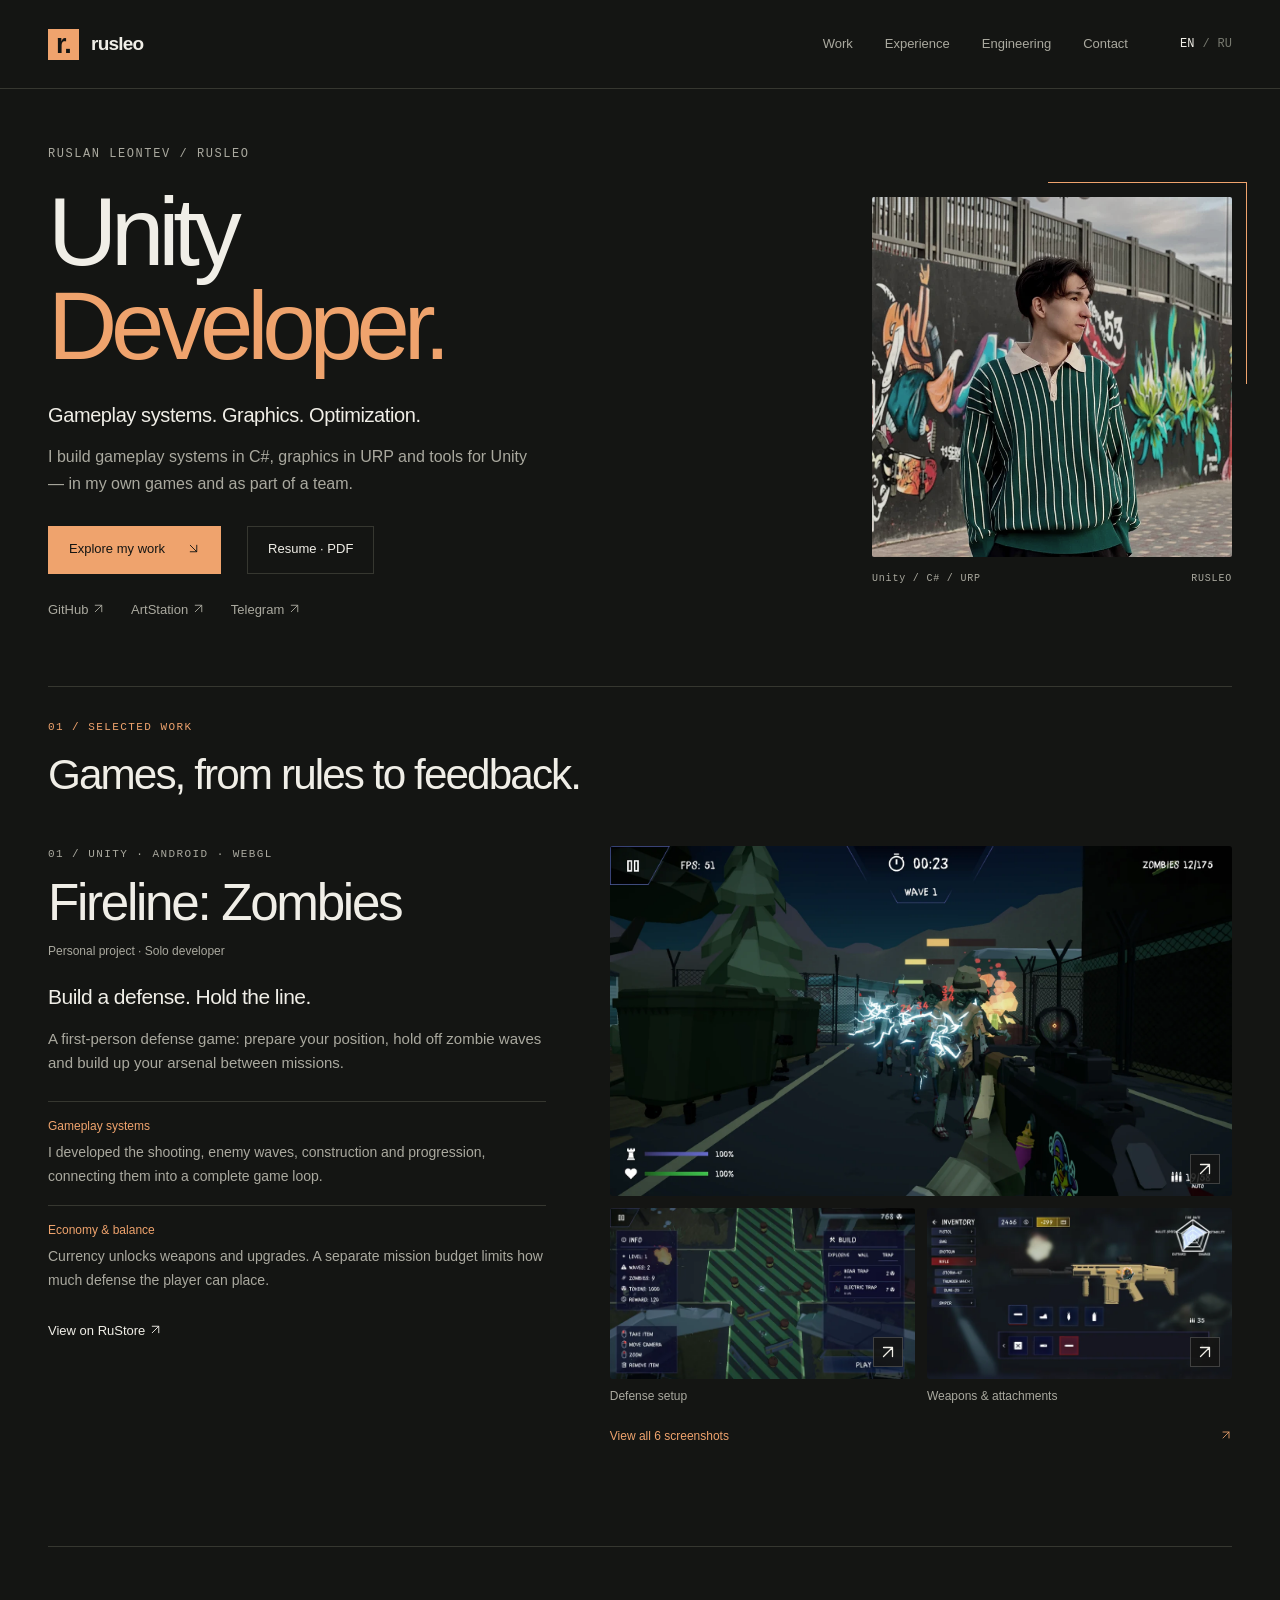
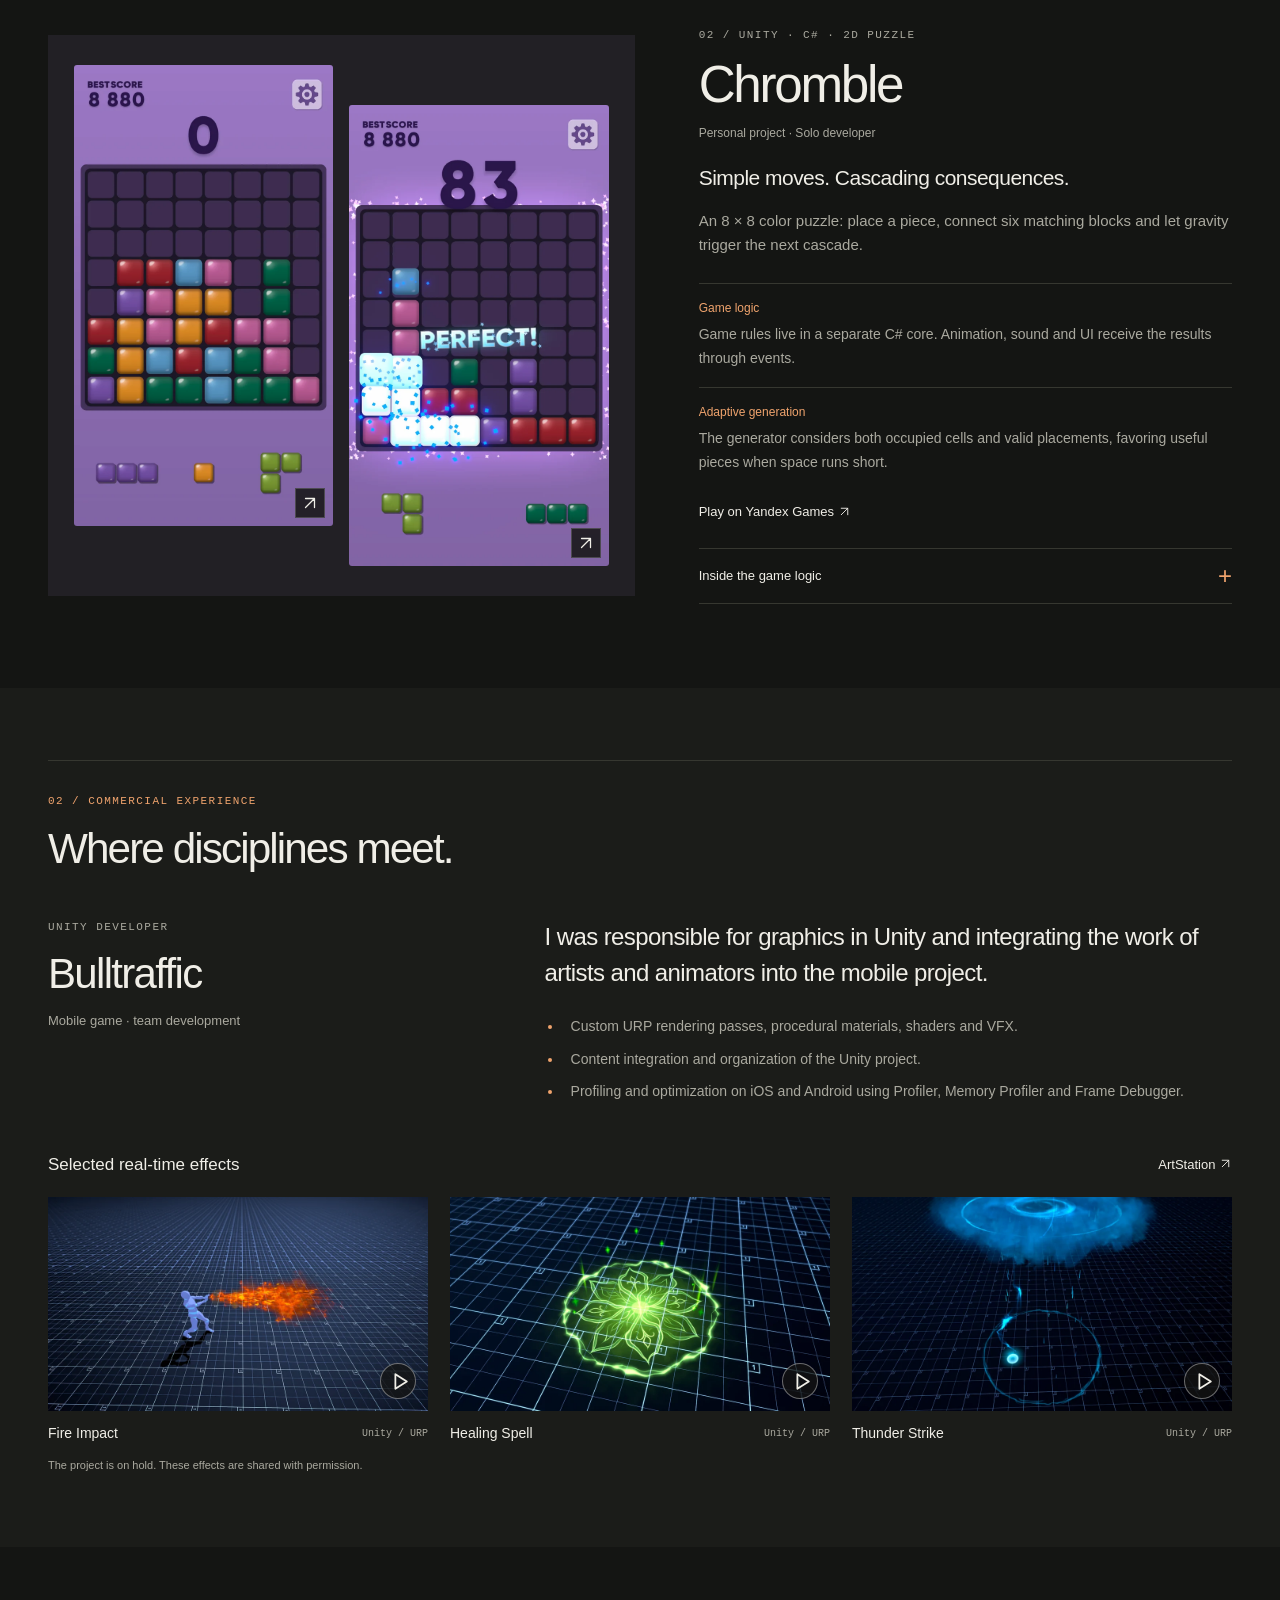
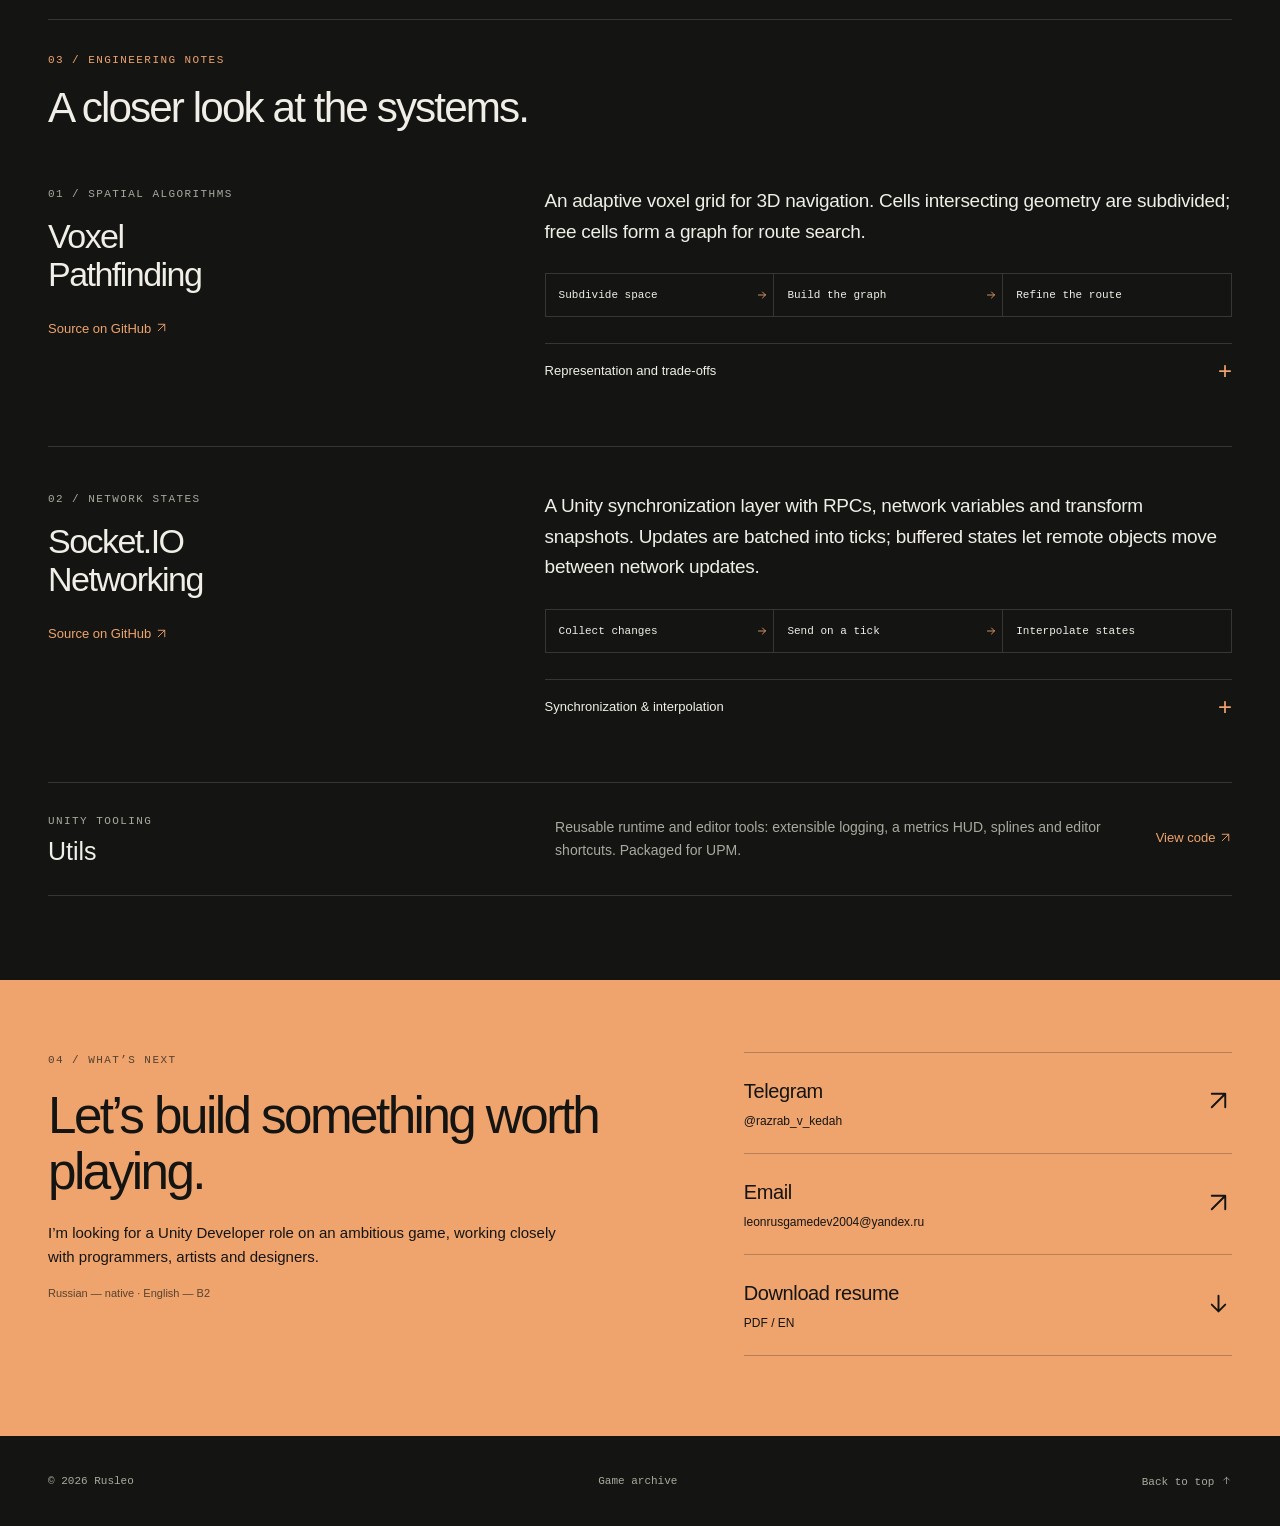
==== commit 069b4c29: "archive" ====
--- a/index.html
+++ b/index.html
@@ -368,6 +368,7 @@
 </main>
 <footer class="container site-footer">
 <span>© <span id="year">2026</span> Rusleo</span>
+<a class="text-link" href="archive/"><span data-i18n="archiveLink">Game archive</span></a>
 <a class="text-link" href="#top">
 <span data-i18n="backTop">Back to top</span> <svg class="icon" viewBox="0 0 24 24" fill="none" stroke="currentColor" stroke-width="1.7" stroke-linecap="round" stroke-linejoin="round" aria-hidden="true" focusable="false"><path d="M12 19V5m-6 6 6-6 6 6"/></svg></a>
 </footer>
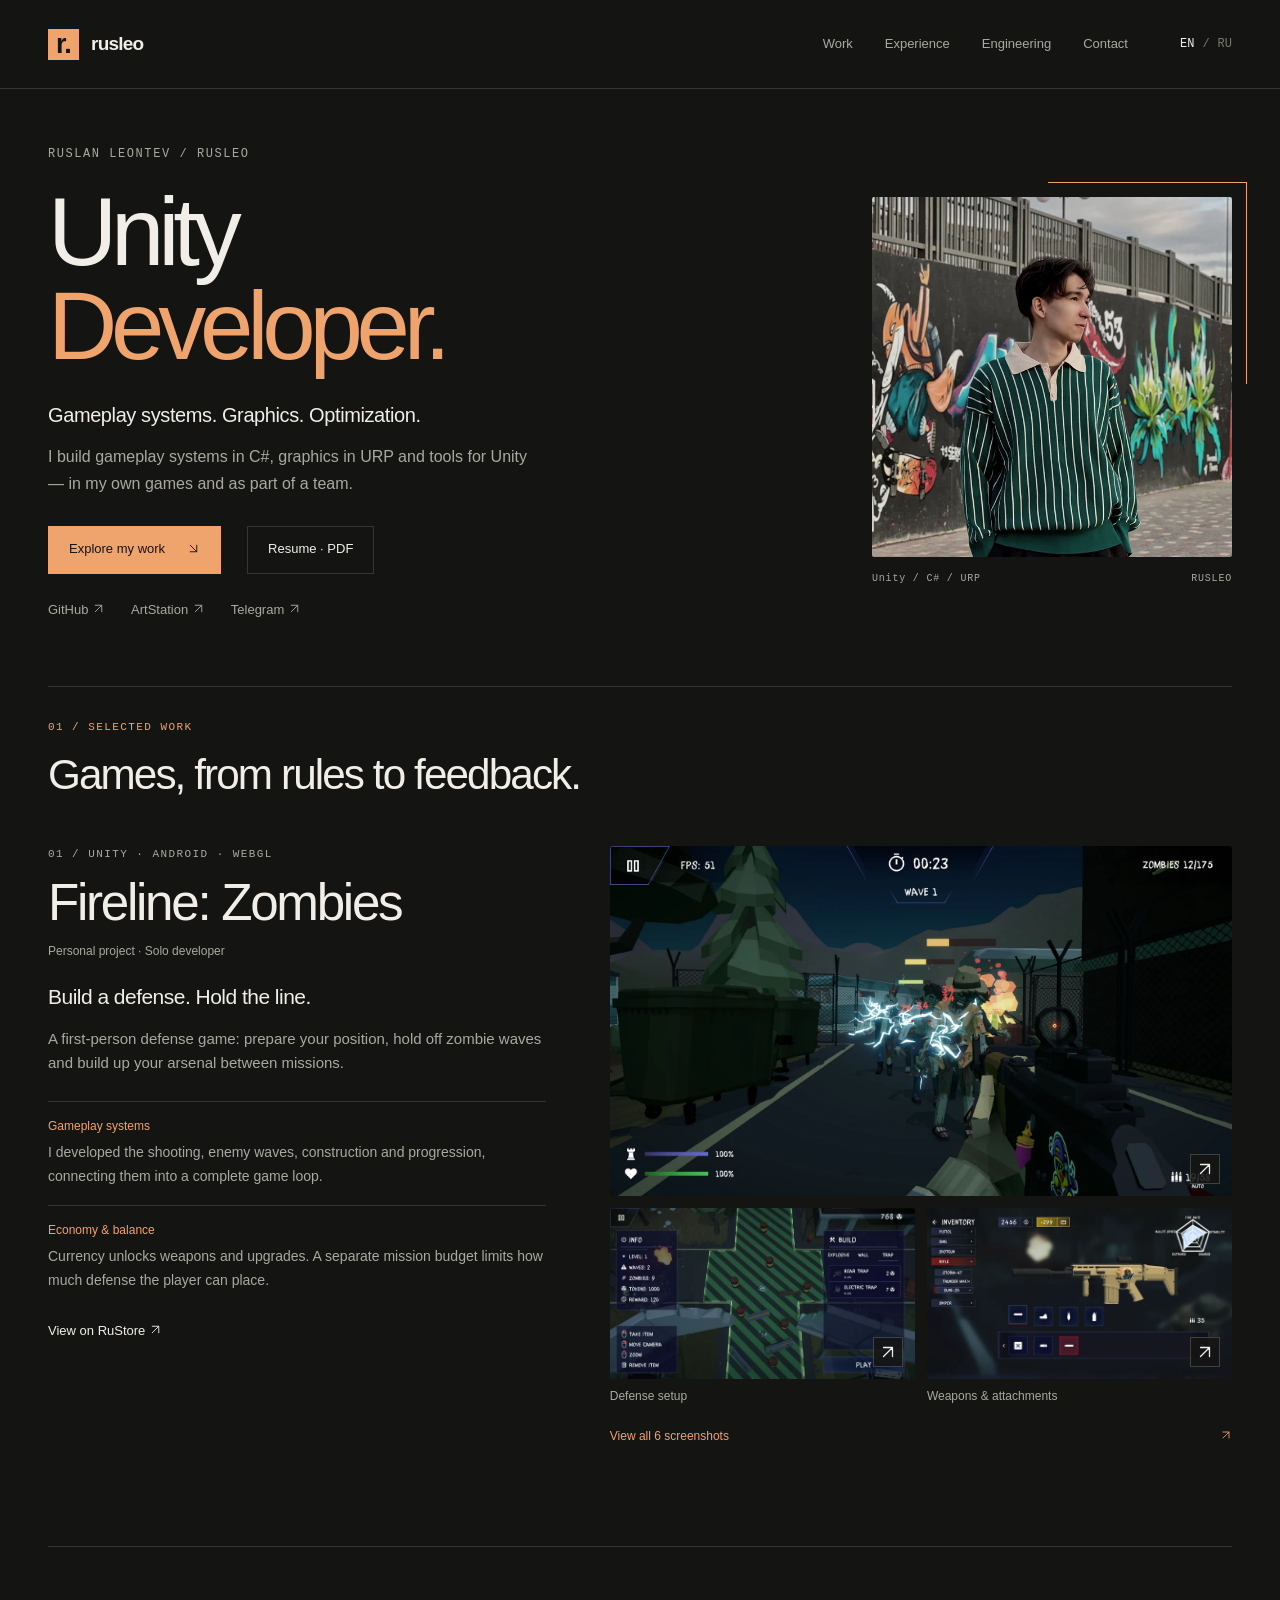
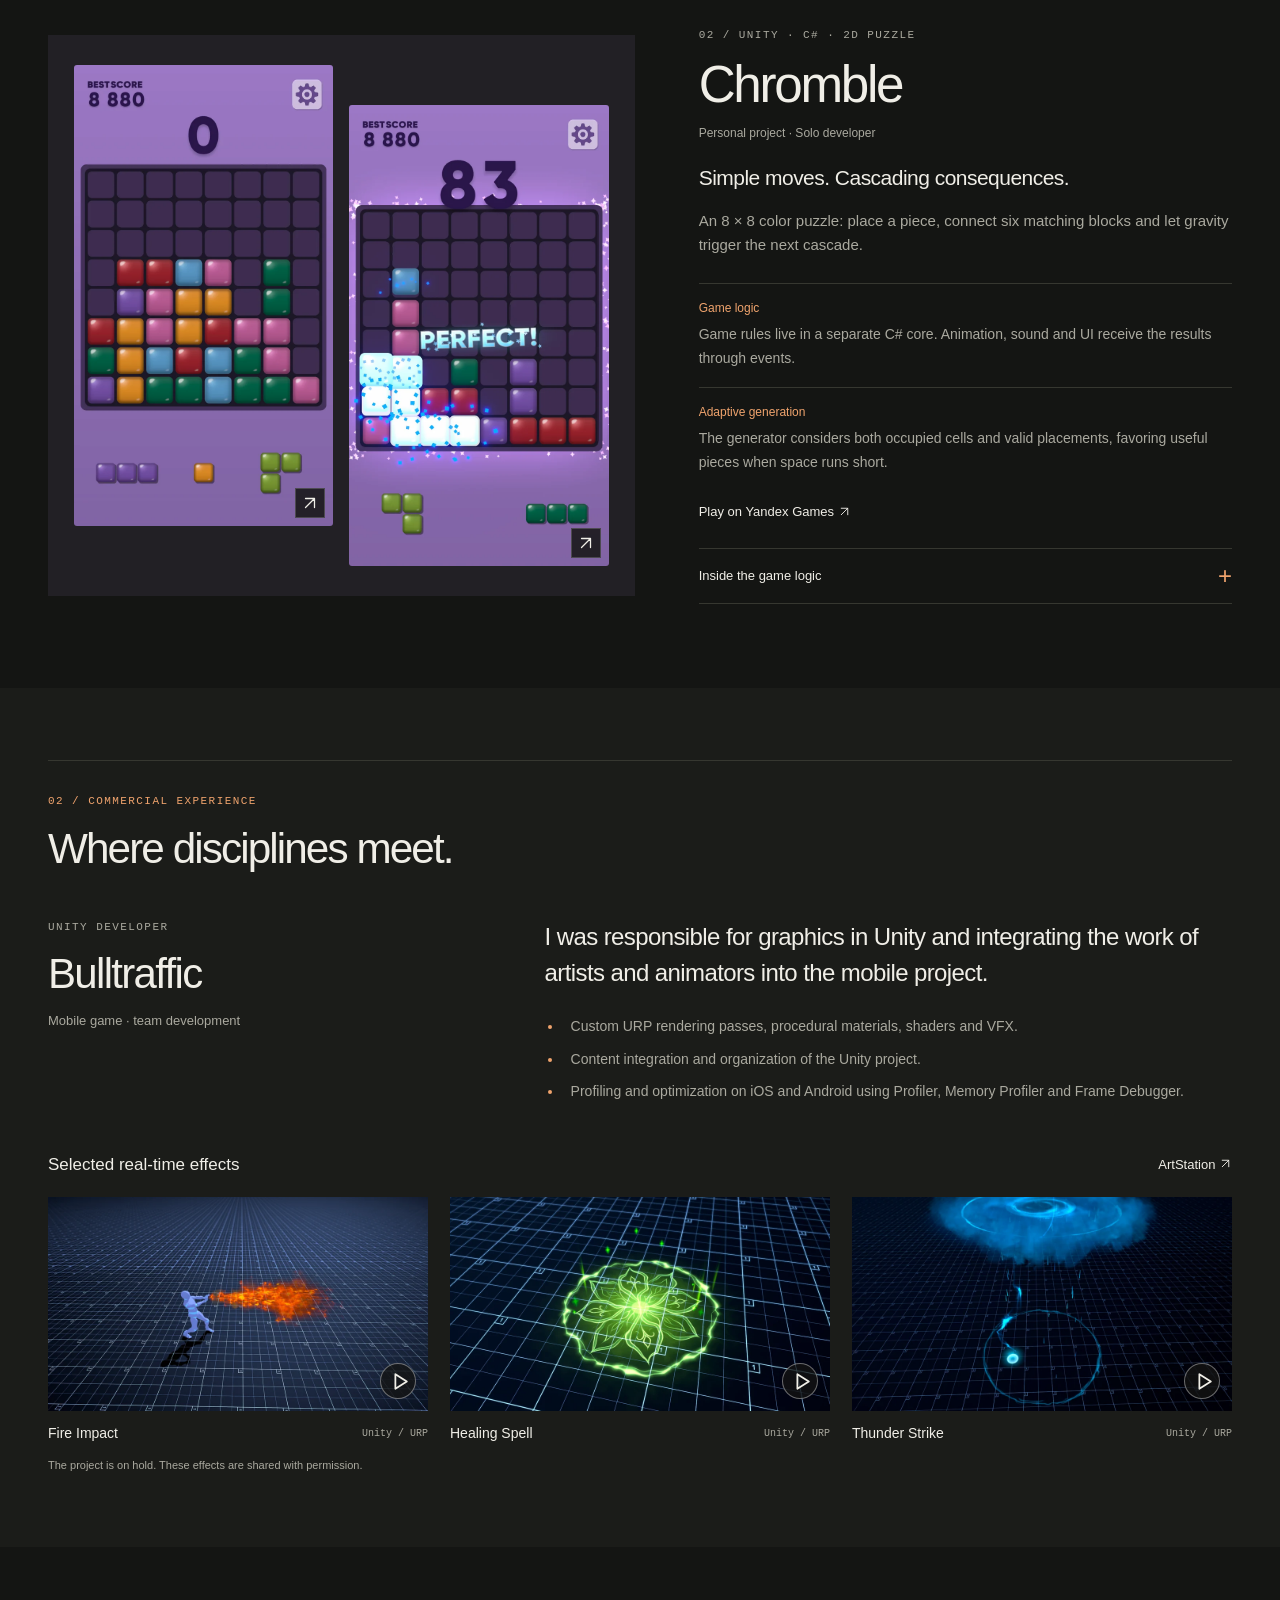
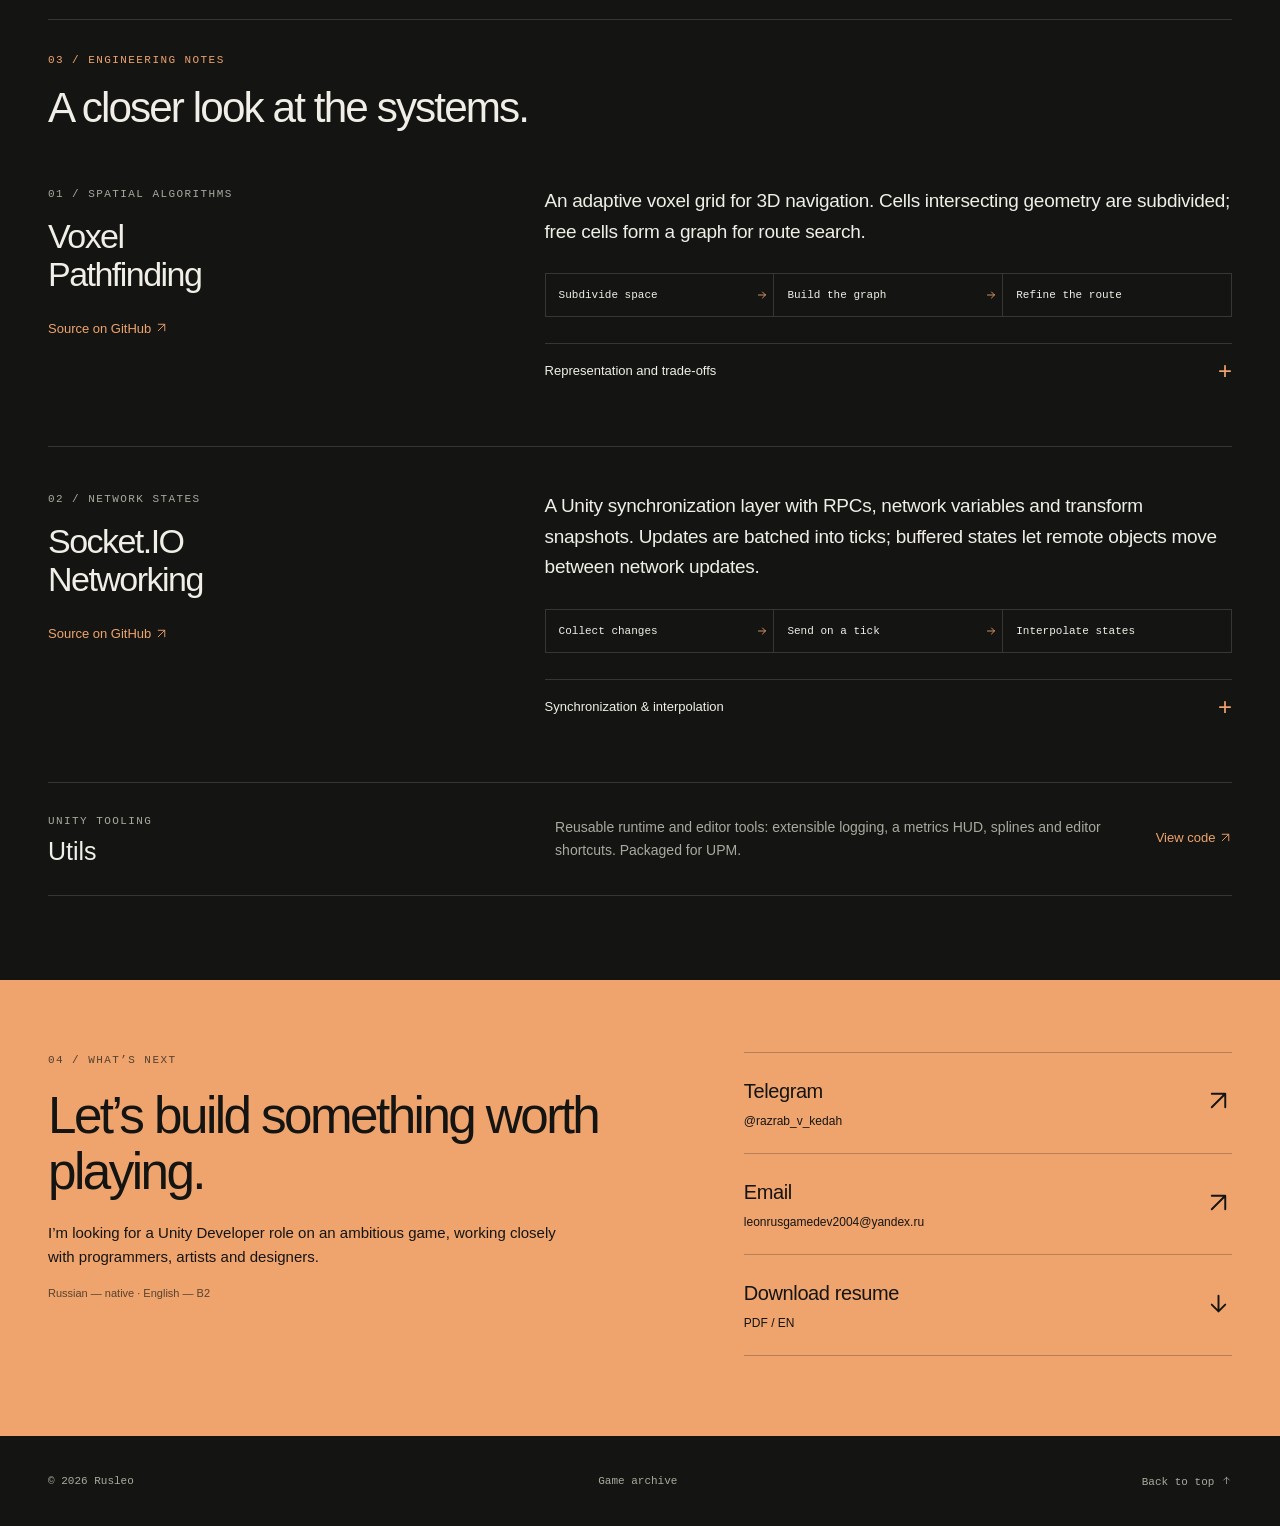
==== commit e0dc3efc: "glitch logo" ====
--- a/index.html
+++ b/index.html
@@ -16,7 +16,7 @@
   <link rel="canonical" href="https://rusleo.ru/">
   <link rel="icon" type="image/png" sizes="32x32" href="assets/img/portfolio/favicon.png?v=2">
   <link rel="icon" type="image/svg+xml" sizes="any" href="assets/img/portfolio/favicon.svg">
-  <link rel="stylesheet" href="css/portfolio.css">
+  <link rel="stylesheet" href="css/portfolio.css?v=a7bb5c3345ee">
   <title>Ruslan Leontev — Unity Developer</title>
 </head>
 <body id="top">
@@ -52,8 +52,9 @@
 <section class="hero container" aria-labelledby="hero-title">
 <div class="hero-copy">
 <p data-i18n="heroName" class="eyebrow">RUSLAN LEONTEV / RUSLEO</p>
-<h1 id="hero-title">Unity<br>
-<span>Developer.</span>
+<h1 id="hero-title" aria-label="Unity Developer.">
+<span class="hero-word" aria-hidden="true">Unity</span><br>
+<span class="hero-word hero-word--accent" aria-hidden="true">Developer.</span>
 </h1>
 <p data-i18n="heroFocus" class="hero-focus">Gameplay systems. Graphics. Optimization.</p>
 <p data-i18n="heroIntro" class="hero-intro">I build gameplay systems in C#, graphics in URP and tools for Unity — in my own games and as part of a team.</p>
@@ -390,13 +391,14 @@
 </a>
 </div>
 </dialog>
-<script src="data/text-en.js" defer>
+<script src="data/text-en.js?v=3980fbff5b42" defer>
 </script>
-<script src="data/text-ru.js" defer>
+<script src="data/text-ru.js?v=803358984ed2" defer>
 </script>
-<script src="js/i18n.js" defer>
+<script src="js/i18n.js?v=e838ff8ddc93" defer>
 </script>
 <script src="js/app.js" defer>
 </script>
+<script src="js/hero-glitch.js?v=6b6de313e7c3" defer></script>
 </body>
 </html>
--- a/css/portfolio.css
+++ b/css/portfolio.css
@@ -45,7 +45,38 @@
 html[lang=ru] .lang-en { color: #77796f; }
 .hero { display: grid; grid-template-columns: 1.55fr 1fr; gap: 64px; align-items: center; padding-block: 56px 36px; }
 .hero h1 { font-size: clamp(68px,7.5vw,108px); line-height: .98; letter-spacing: -.065em; margin: 22px 0 26px; }
-.hero h1 span { color: var(--accent); }
+.hero-word { --glitch-color: var(--accent); position: relative; display: inline-block; white-space: nowrap; }
+.hero-word--accent { color: var(--accent); --glitch-color: var(--text); }
+.hero-letter { position: relative; }
+.hero-letter.is-glitching { animation: hero-letter-glitch 660ms steps(1, end) both; }
+.hero-word::before, .hero-word::after {
+    content: attr(data-text);
+    position: absolute;
+    inset: 0;
+    opacity: 0;
+    pointer-events: none;
+}
+.hero-word::before { color: #63e6df; --slice-shift: -.075em; }
+.hero-word::after { color: #ff647c; --slice-shift: .075em; }
+.has-glitch .hero-word::before, .has-glitch .hero-word::after {
+    animation: hero-glitch-slice 660ms steps(1, end) both;
+}
+.has-glitch .hero-word::after { animation-direction: reverse; }
+@keyframes hero-glitch-slice {
+    0%, 36%, 72%, 100% { opacity: 0; transform: none; clip-path: inset(0 0 100%); }
+    10% { opacity: 1; transform: translateX(var(--slice-shift)); clip-path: inset(18% 0 58%); }
+    22% { opacity: 1; transform: translateX(calc(var(--slice-shift) * -1)); clip-path: inset(58% 0 16%); }
+    52% { opacity: 1; transform: translateX(var(--slice-shift)); clip-path: inset(42% 0 38%); }
+    64% { opacity: 1; transform: translateX(calc(var(--slice-shift) * -.5)); clip-path: inset(72% 0 8%); }
+}
+@keyframes hero-letter-glitch {
+    0%, 100% { color: inherit; left: 0; top: 0; text-shadow: none; }
+    12% { color: var(--glitch-color); left: -.025em; top: .015em; text-shadow: -.045em 0 #63e6df, .045em 0 #ff647c; }
+    28% { color: var(--glitch-color); left: .02em; top: -.015em; text-shadow: .025em 0 #63e6df, -.025em 0 #ff647c; }
+    40% { color: var(--glitch-color); left: 0; top: 0; text-shadow: none; }
+    56% { color: var(--glitch-color); left: -.015em; top: 0; text-shadow: -.035em 0 #63e6df, .035em 0 #ff647c; }
+    72% { color: var(--glitch-color); left: 0; top: 0; text-shadow: none; }
+}
 .hero-focus { font-size: 20px; letter-spacing: -.02em; }
 .hero-intro { color: var(--muted); max-width: 490px; font-size: 16px; line-height: 1.7; margin-top: 12px; }
 .hero-copy > .eyebrow { font-size: 12px; }
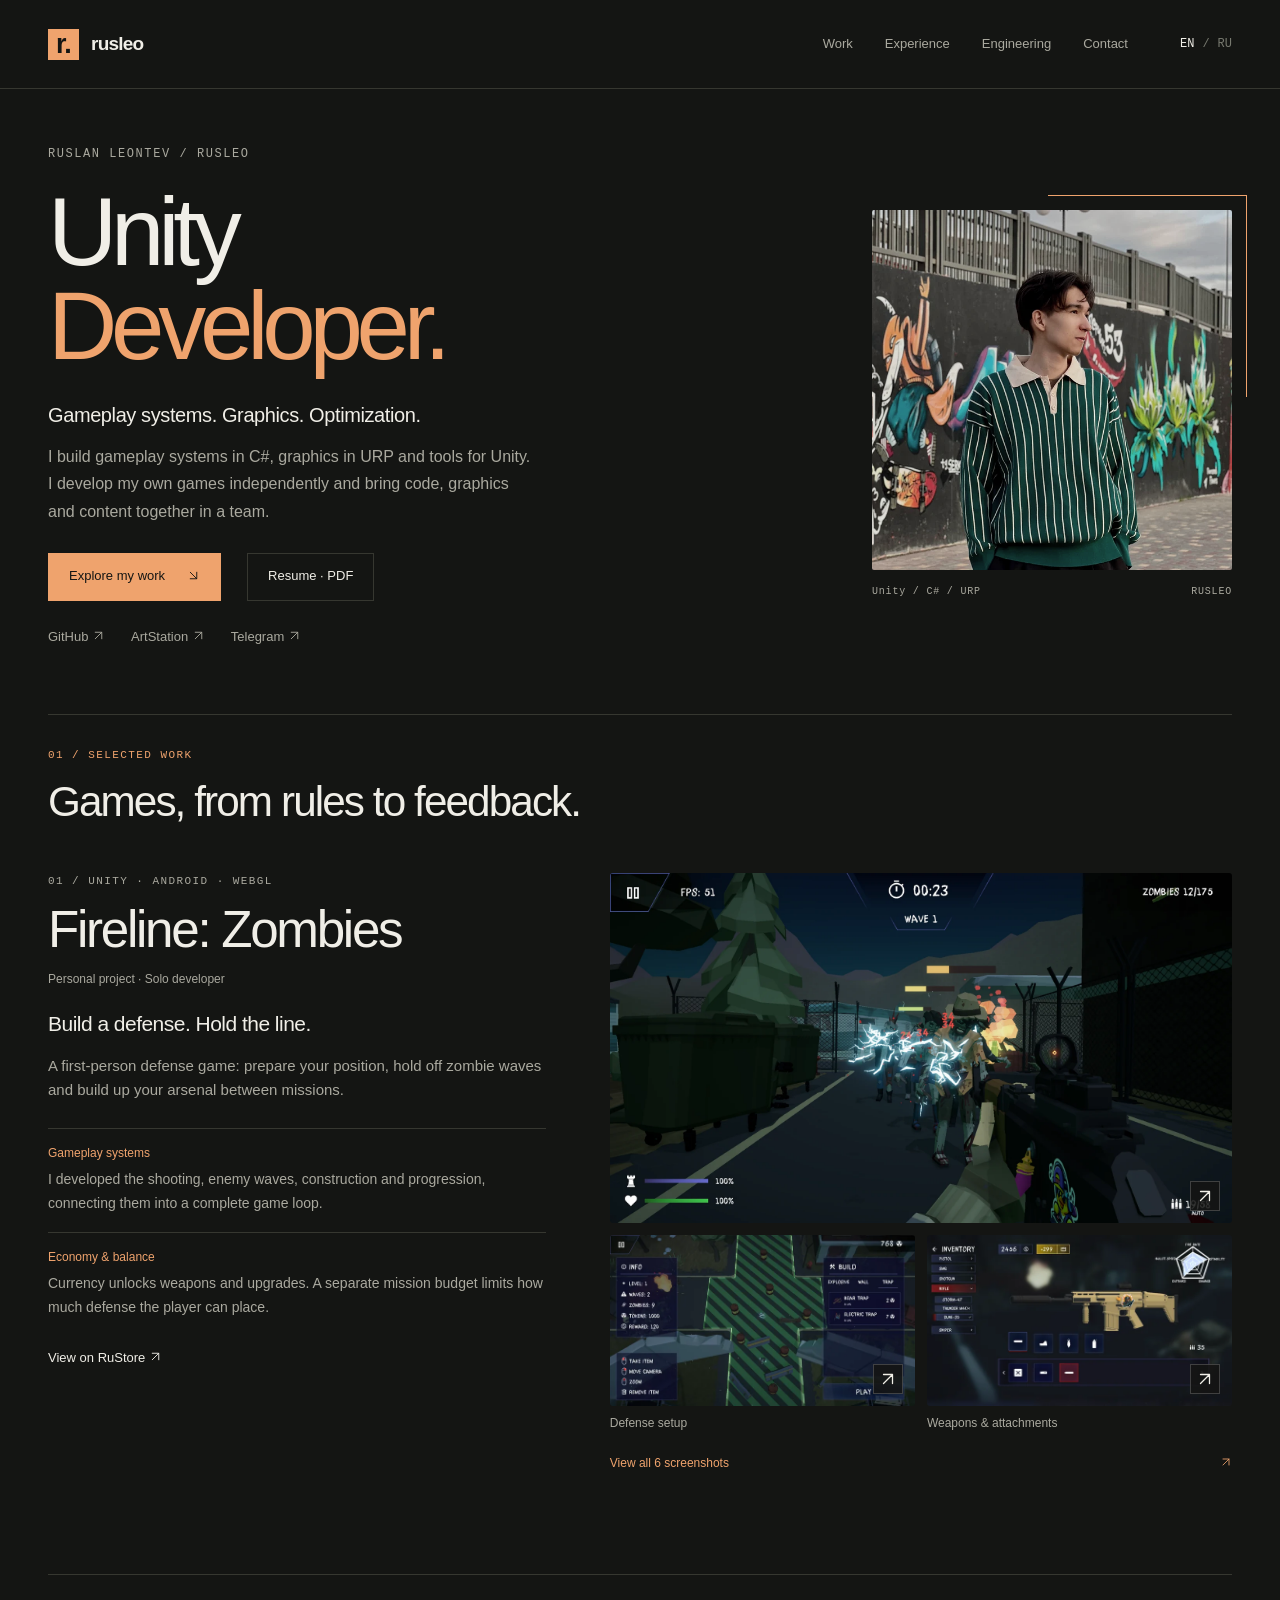
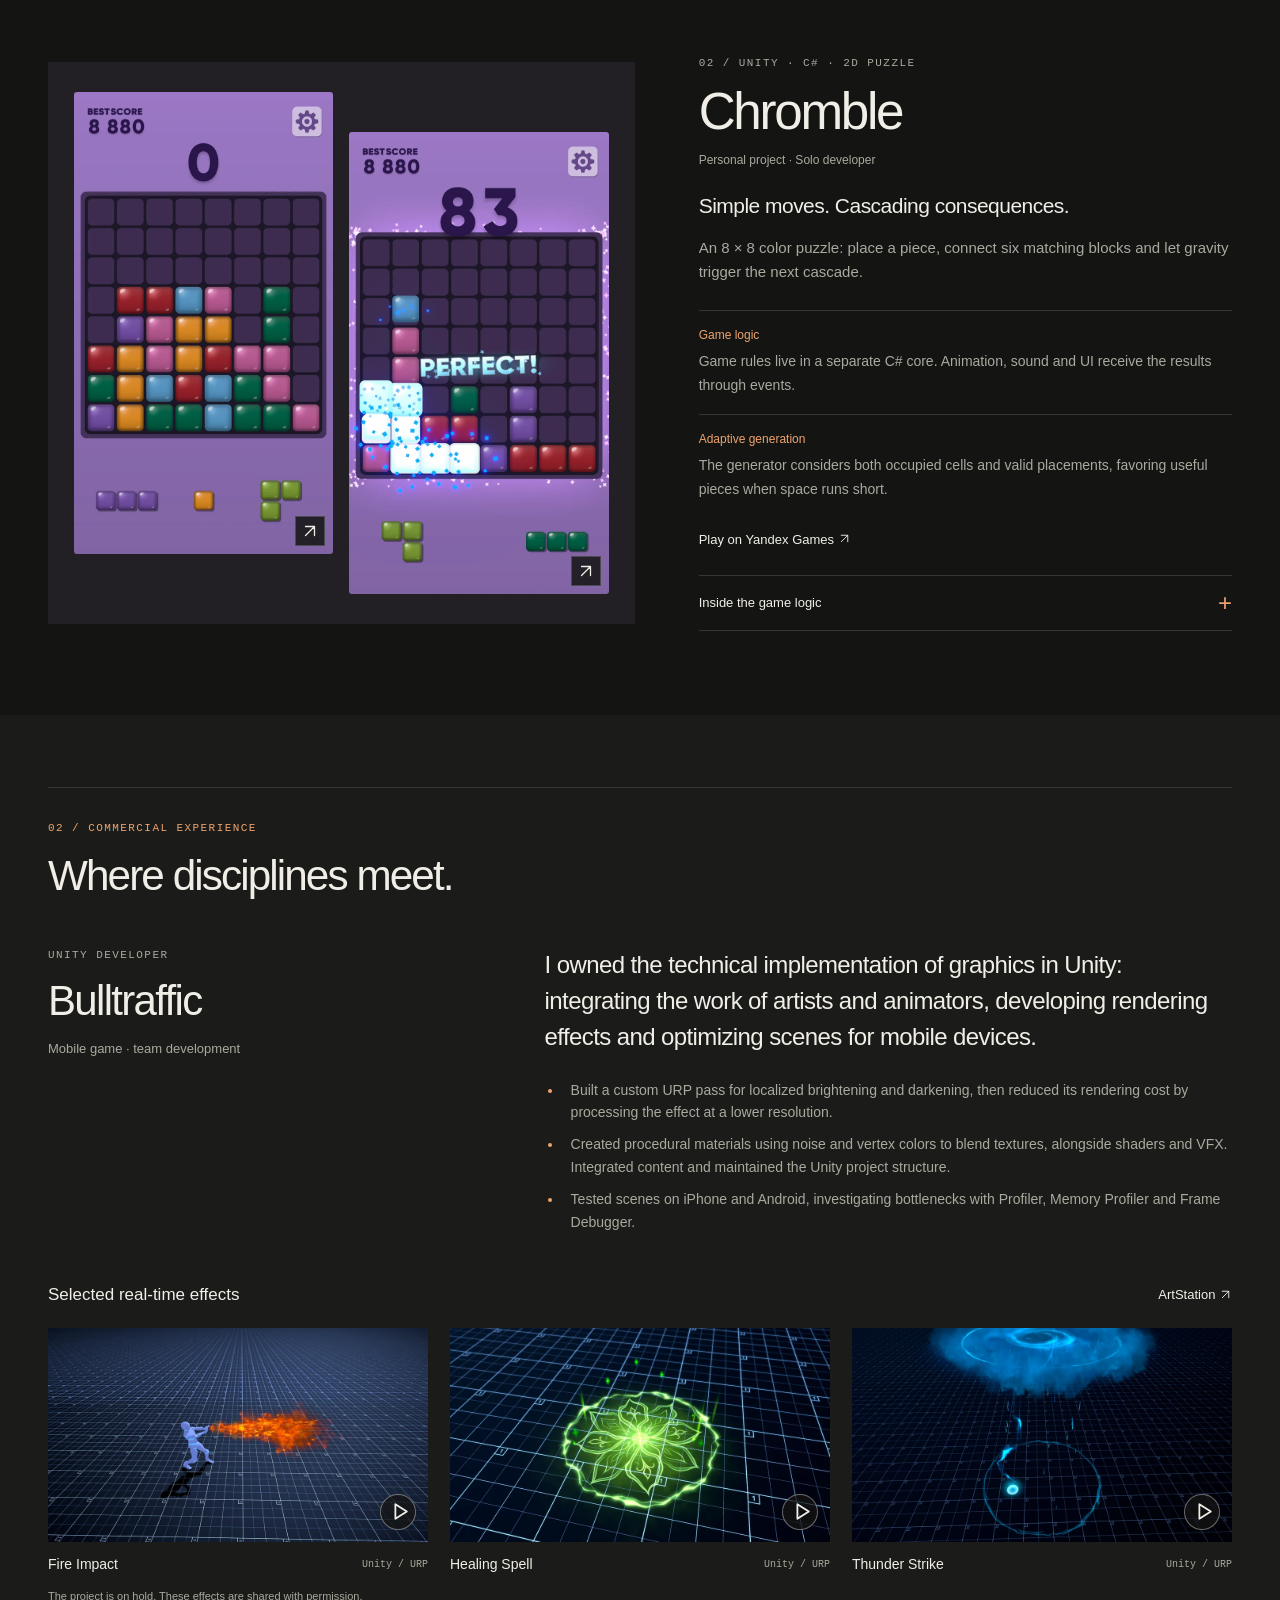
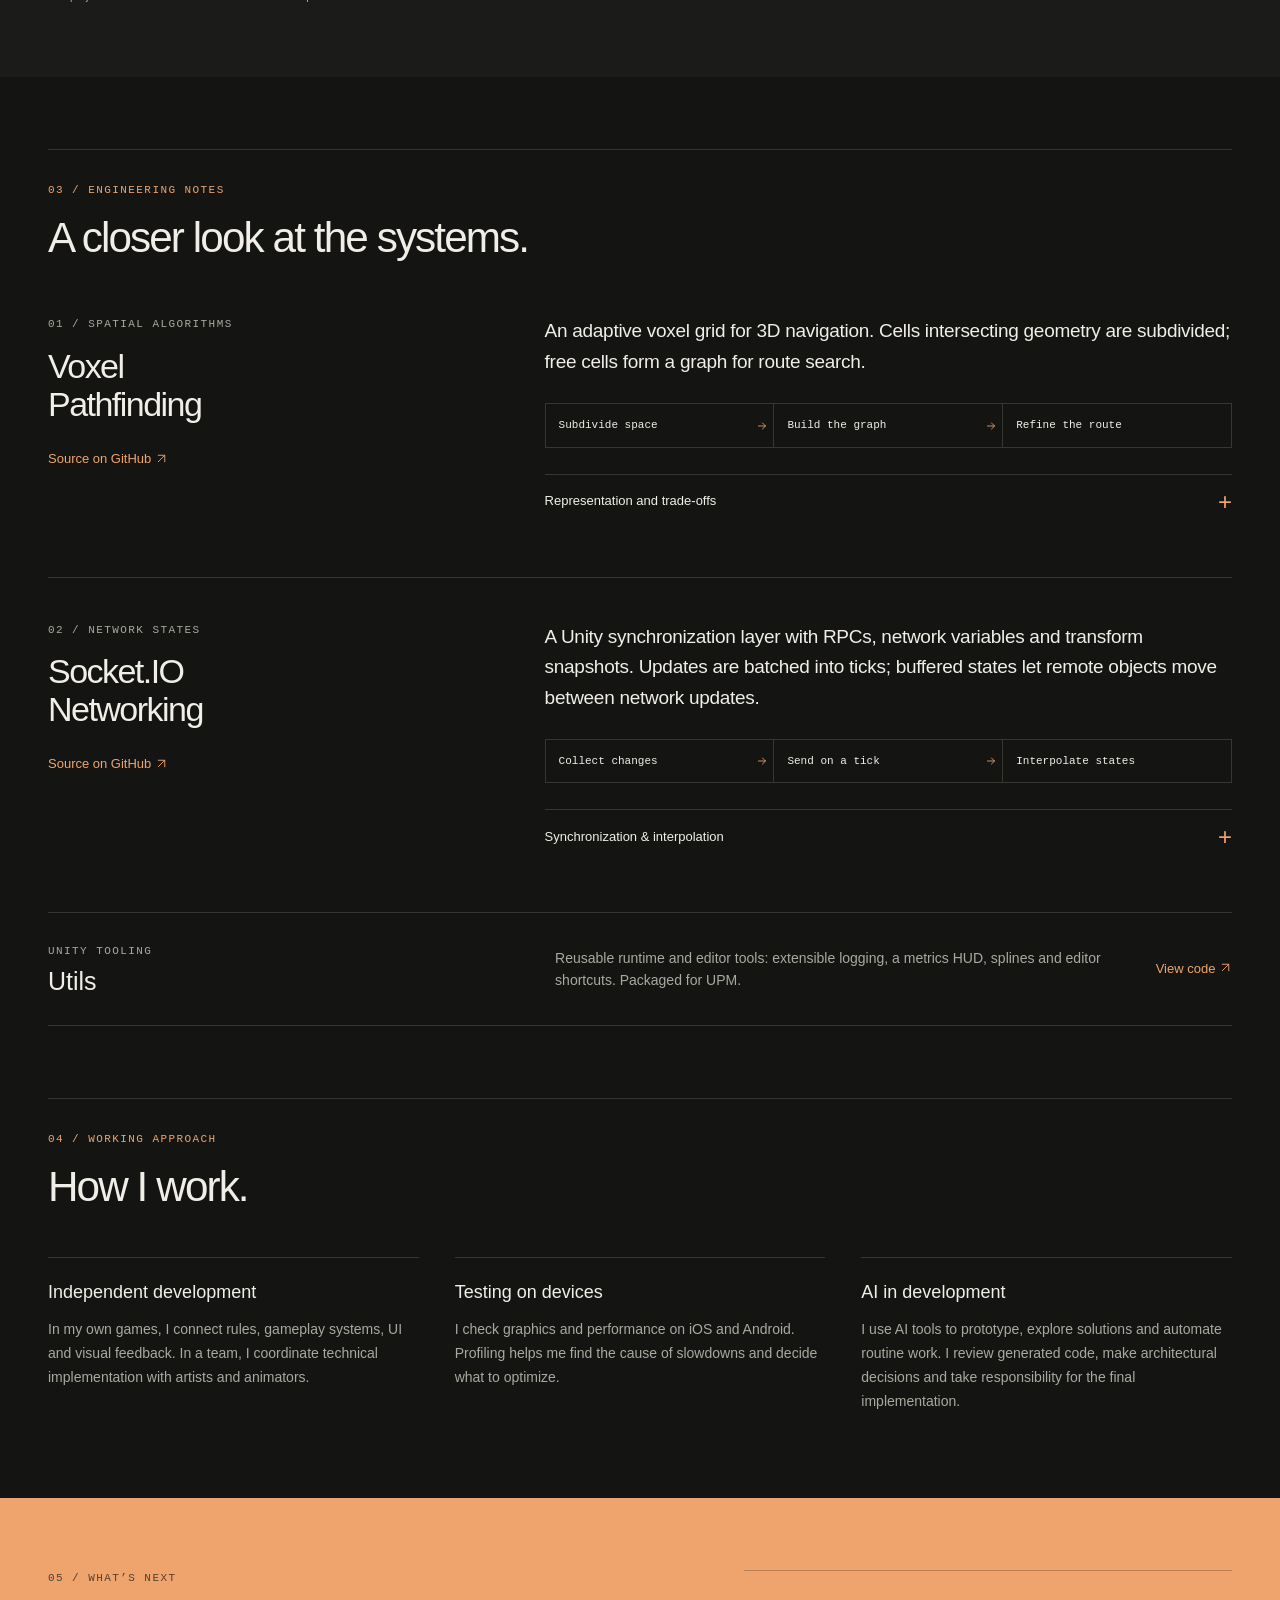
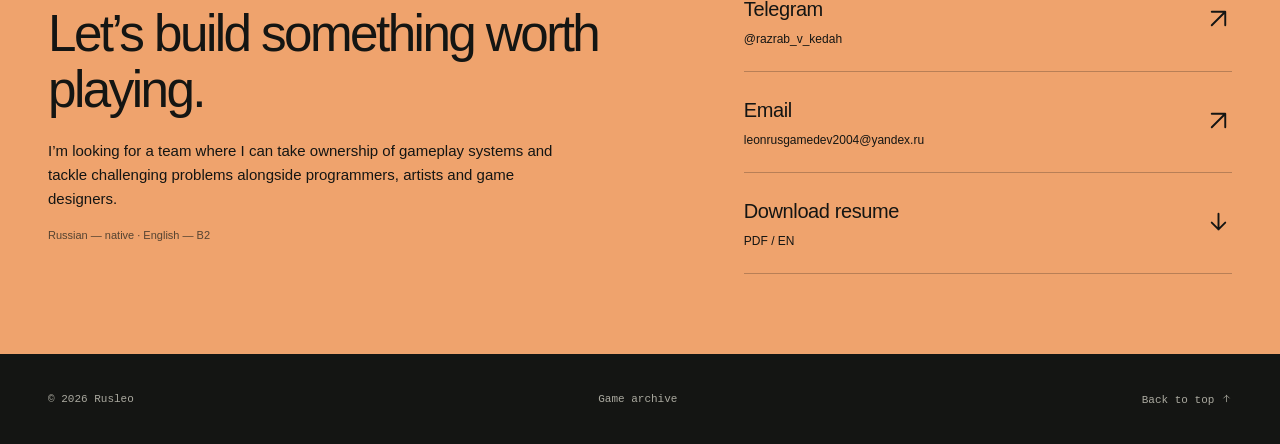
==== commit 3d3b03c1: "refactoring" ====
--- a/index.html
+++ b/index.html
@@ -16,7 +16,7 @@
   <link rel="canonical" href="https://rusleo.ru/">
   <link rel="icon" type="image/png" sizes="32x32" href="assets/img/portfolio/favicon.png?v=2">
   <link rel="icon" type="image/svg+xml" sizes="any" href="assets/img/portfolio/favicon.svg">
-  <link rel="stylesheet" href="css/portfolio.css?v=a7bb5c3345ee">
+  <link rel="stylesheet" href="css/portfolio.css?v=20260917-workflow">
   <title>Ruslan Leontev — Unity Developer</title>
 </head>
 <body id="top">
@@ -57,12 +57,12 @@
 <span class="hero-word hero-word--accent" aria-hidden="true">Developer.</span>
 </h1>
 <p data-i18n="heroFocus" class="hero-focus">Gameplay systems. Graphics. Optimization.</p>
-<p data-i18n="heroIntro" class="hero-intro">I build gameplay systems in C#, graphics in URP and tools for Unity — in my own games and as part of a team.</p>
+<p data-i18n="heroIntro" class="hero-intro">I build gameplay systems in C#, graphics in URP and tools for Unity. I develop my own games independently and bring code, graphics and content together in a team.</p>
 <div class="actions">
 <a class="button primary" href="#work">
 <span data-i18n="viewWork">Explore my work</span> <span aria-hidden="true"><svg class="icon" viewBox="0 0 24 24" fill="none" stroke="currentColor" stroke-width="1.7" stroke-linecap="round" stroke-linejoin="round" aria-hidden="true" focusable="false"><path d="m6 6 12 12M6 18h12V6"/></svg></span>
 </a>
-<a class="button secondary" href="assets/Ruslan_Unity_Developer_CV.pdf">
+<a class="button secondary" href="assets/Ruslan_Unity_Developer_CV.pdf?v=20260917">
 <span data-i18n="cv">Resume · PDF</span>
 </a>
 </div>
@@ -205,11 +205,11 @@
 <p data-i18n="bullContext" class="muted">Mobile game · team development</p>
 </div>
 <div>
-<p data-i18n="bullIntro" class="experience-lead">I was responsible for graphics in Unity and integrating the work of artists and animators into the mobile project.</p>
+<p data-i18n="bullIntro" class="experience-lead">I owned the technical implementation of graphics in Unity: integrating the work of artists and animators, developing rendering effects and optimizing scenes for mobile devices.</p>
 <ul class="experience-list">
-<li data-i18n="bull1">Custom URP rendering passes, procedural materials, shaders and VFX.</li>
-<li data-i18n="bull2">Content integration and organization of the Unity project.</li>
-<li data-i18n="bull3">Profiling and optimization on iOS and Android using Profiler, Memory Profiler and Frame Debugger.</li>
+<li data-i18n="bull1">Built a custom URP pass for localized brightening and darkening, then reduced its rendering cost by processing the effect at a lower resolution.</li>
+<li data-i18n="bull2">Created procedural materials using noise and vertex colors to blend textures, alongside shaders and VFX. Integrated content and maintained the Unity project structure.</li>
+<li data-i18n="bull3">Tested scenes on iPhone and Android, investigating bottlenecks with Profiler, Memory Profiler and Frame Debugger.</li>
 </ul>
 </div>
 </div>
@@ -336,13 +336,35 @@
 <span data-i18n="viewCode">View code</span> <svg class="icon" viewBox="0 0 24 24" fill="none" stroke="currentColor" stroke-width="1.7" stroke-linecap="round" stroke-linejoin="round" aria-hidden="true" focusable="false"><path d="M6 18 18 6M6 6h12v12"/></svg></a>
 </aside>
 </section>
+<section class="section container approach-section" aria-labelledby="approach-title">
+  <div class="section-heading">
+    <div>
+      <span class="eyebrow">04 / <span data-i18n="approachLabel">Working approach</span></span>
+      <h2 id="approach-title" data-i18n="approachTitle">How I work.</h2>
+    </div>
+  </div>
+  <div class="approach-grid">
+    <article>
+      <h3 data-i18n="ownershipTitle">Independent development</h3>
+      <p data-i18n="ownershipText">In my own games, I connect rules, gameplay systems, UI and visual feedback. In a team, I coordinate technical implementation with artists and animators.</p>
+    </article>
+    <article>
+      <h3 data-i18n="validationTitle">Testing on devices</h3>
+      <p data-i18n="validationText">I check graphics and performance on iOS and Android. Profiling helps me find the cause of slowdowns and decide what to optimize.</p>
+    </article>
+    <article>
+      <h3 data-i18n="aiTitle">AI in development</h3>
+      <p data-i18n="aiText">I use AI tools to prototype, explore solutions and automate routine work. I review generated code, make architectural decisions and take responsibility for the final implementation.</p>
+    </article>
+  </div>
+</section>
 <section class="contact-section" id="contact">
 <div class="container contact-layout">
 <div>
-<p class="eyebrow">04 / <span data-i18n="next">WHAT’S NEXT</span>
+<p class="eyebrow">05 / <span data-i18n="next">WHAT’S NEXT</span>
 </p>
 <h2 data-i18n="contactTitle">Let’s build something worth playing.</h2>
-<p data-i18n="contactIntro">I’m looking for a Unity Developer role on an ambitious game, working closely with programmers, artists and designers.</p>
+<p data-i18n="contactIntro">I’m looking for a team where I can take ownership of gameplay systems and tackle challenging problems alongside programmers, artists and game designers.</p>
 <p data-i18n="languages" class="media-caption">Russian — native · English — B2</p>
 </div>
 <div class="contact-links">
@@ -356,7 +378,7 @@
 </span>
 <span aria-hidden="true"><svg class="icon" viewBox="0 0 24 24" fill="none" stroke="currentColor" stroke-width="1.7" stroke-linecap="round" stroke-linejoin="round" aria-hidden="true" focusable="false"><path d="M6 18 18 6M6 6h12v12"/></svg></span>
 </a>
-<a class="contact-link" href="assets/Ruslan_Unity_Developer_CV.pdf" download>
+<a class="contact-link" href="assets/Ruslan_Unity_Developer_CV.pdf?v=20260917" download>
 <span>
 <span data-i18n="download">Download resume</span>
 <small>PDF / EN</small>
@@ -391,9 +413,9 @@
 </a>
 </div>
 </dialog>
-<script src="data/text-en.js?v=3980fbff5b42" defer>
+<script src="data/text-en.js?v=20260917-workflow" defer>
 </script>
-<script src="data/text-ru.js?v=803358984ed2" defer>
+<script src="data/text-ru.js?v=20260917-workflow" defer>
 </script>
 <script src="js/i18n.js?v=e838ff8ddc93" defer>
 </script>
--- a/css/portfolio.css
+++ b/css/portfolio.css
@@ -179,6 +179,17 @@
 .tools-row h3 { font-size: 25px; margin-top: 8px; }
 .tools-row p:not(.eyebrow) { font-size: 14px; color: var(--muted); }
 .tools-row .text-link { color: var(--accent); white-space: nowrap; }
+
+.approach-section { padding-top: 0; }
+.approach-grid { display: grid; grid-template-columns: repeat(3, minmax(0, 1fr)); gap: 36px; }
+.approach-grid article { border-top: 1px solid var(--line); padding-top: 22px; }
+.approach-grid h3 { font-size: 18px; line-height: 1.35; margin-bottom: 14px; }
+.approach-grid p { font-size: 14px; line-height: 1.7; color: var(--muted); }
+@media (max-width: 800px) {
+    .approach-grid { grid-template-columns: 1fr; gap: 24px; }
+    .approach-grid article { padding-top: 18px; }
+    .approach-grid h3 { margin-bottom: 10px; }
+}
 
 /* Contact and media viewer */
 .contact-section { padding: 72px 0 80px; background: var(--accent); color: var(--bg); margin-top: 12px; }
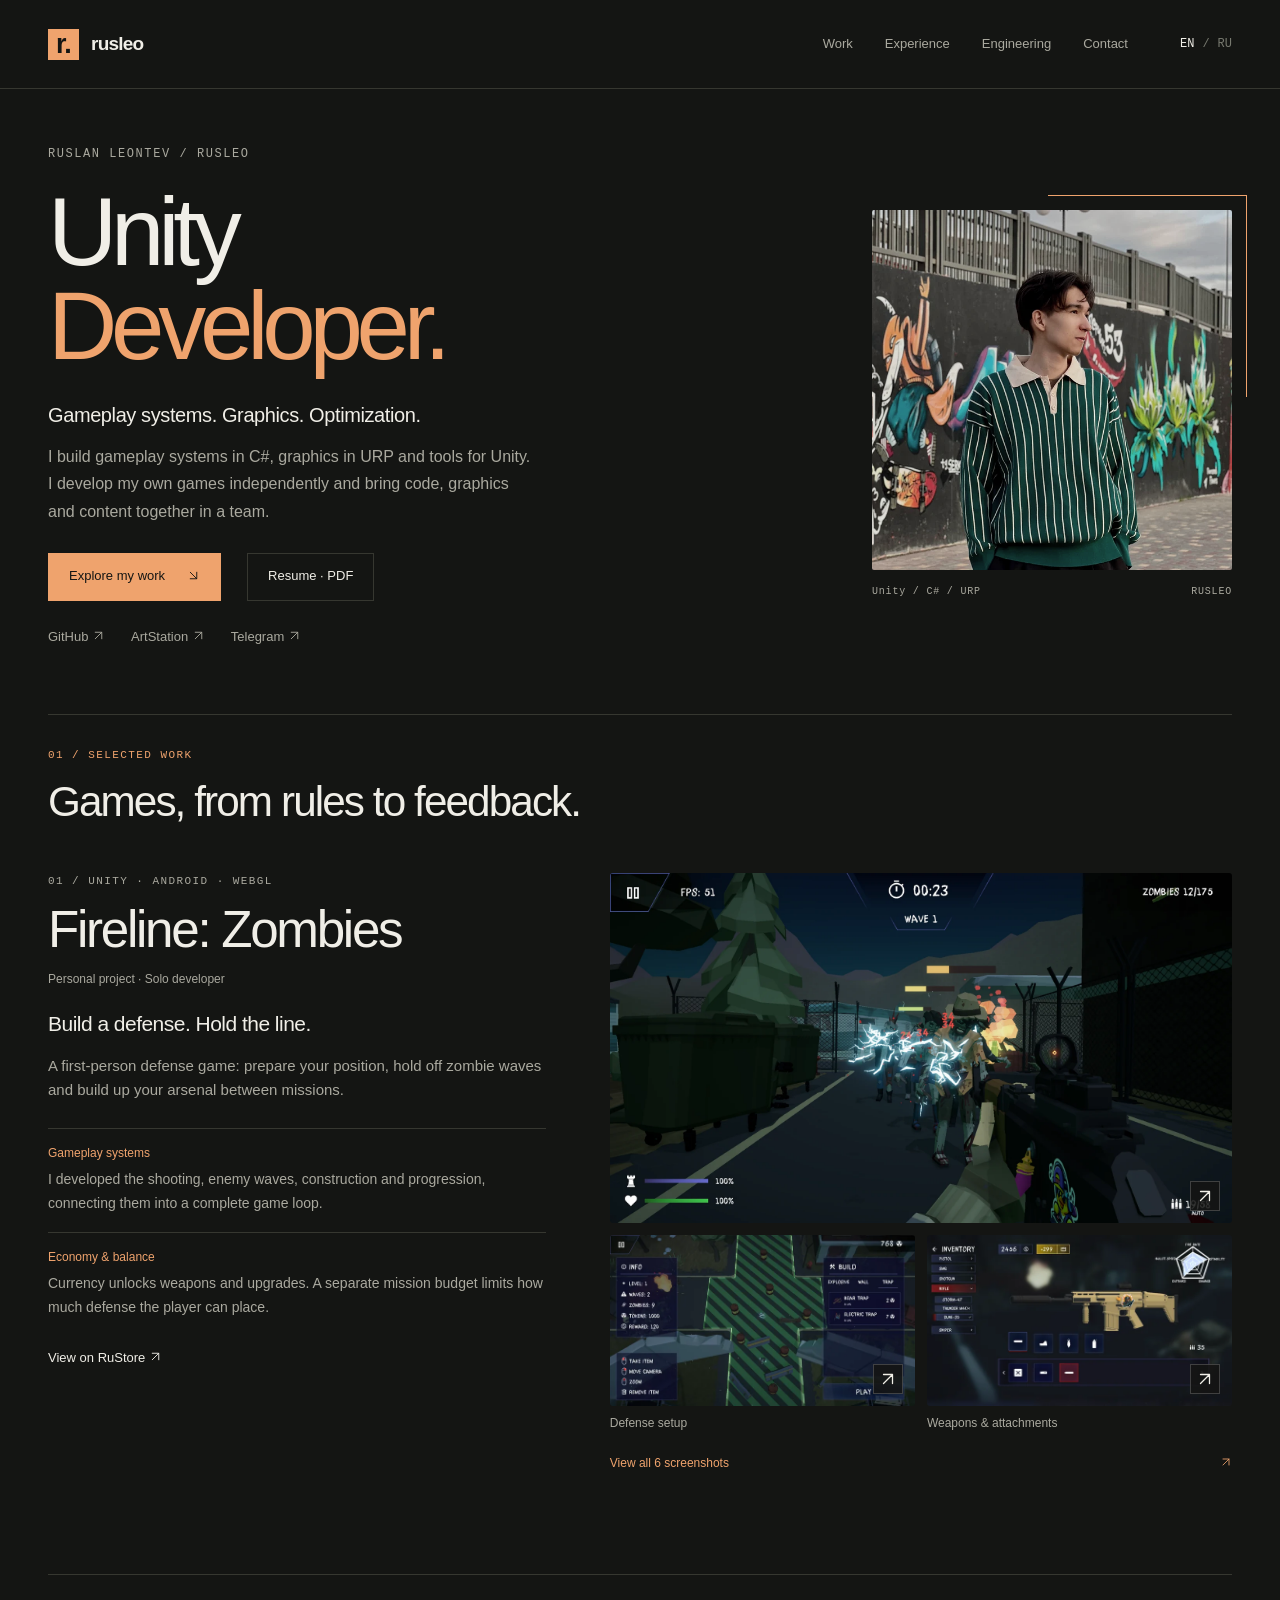
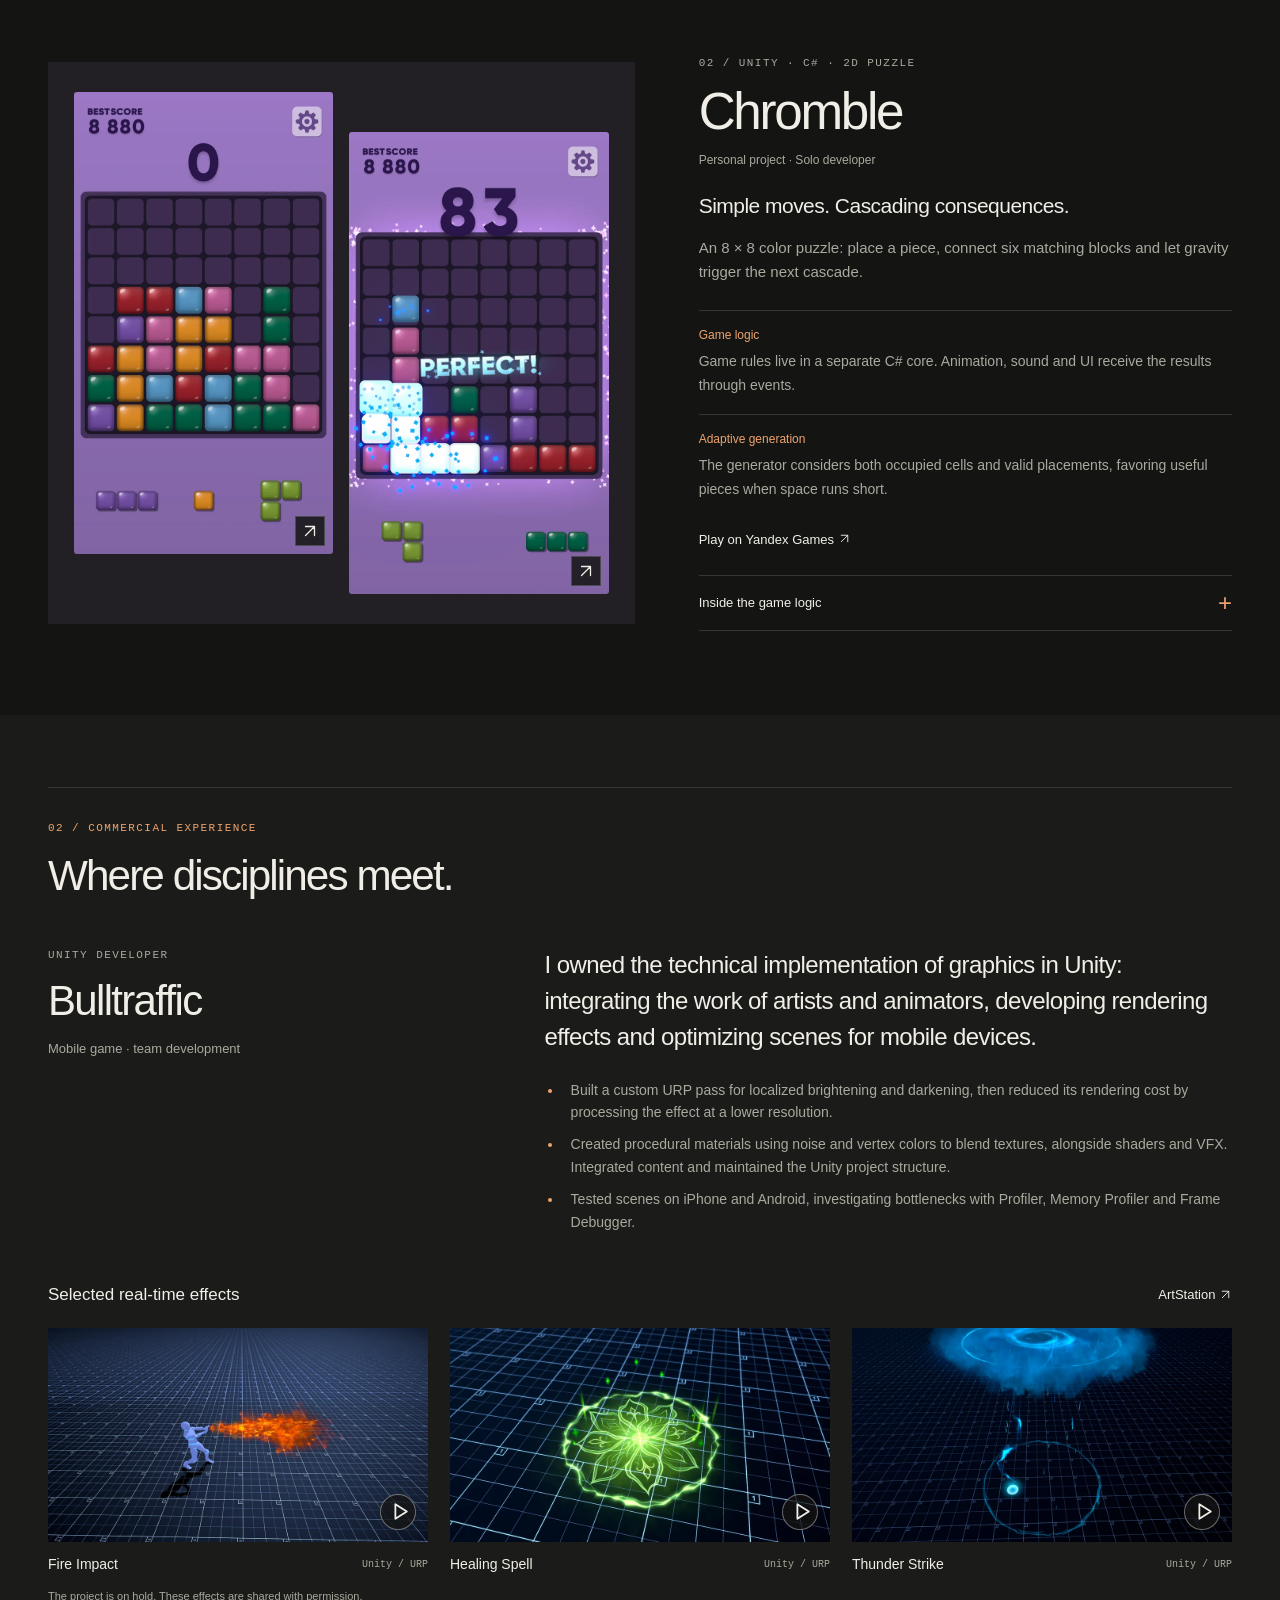
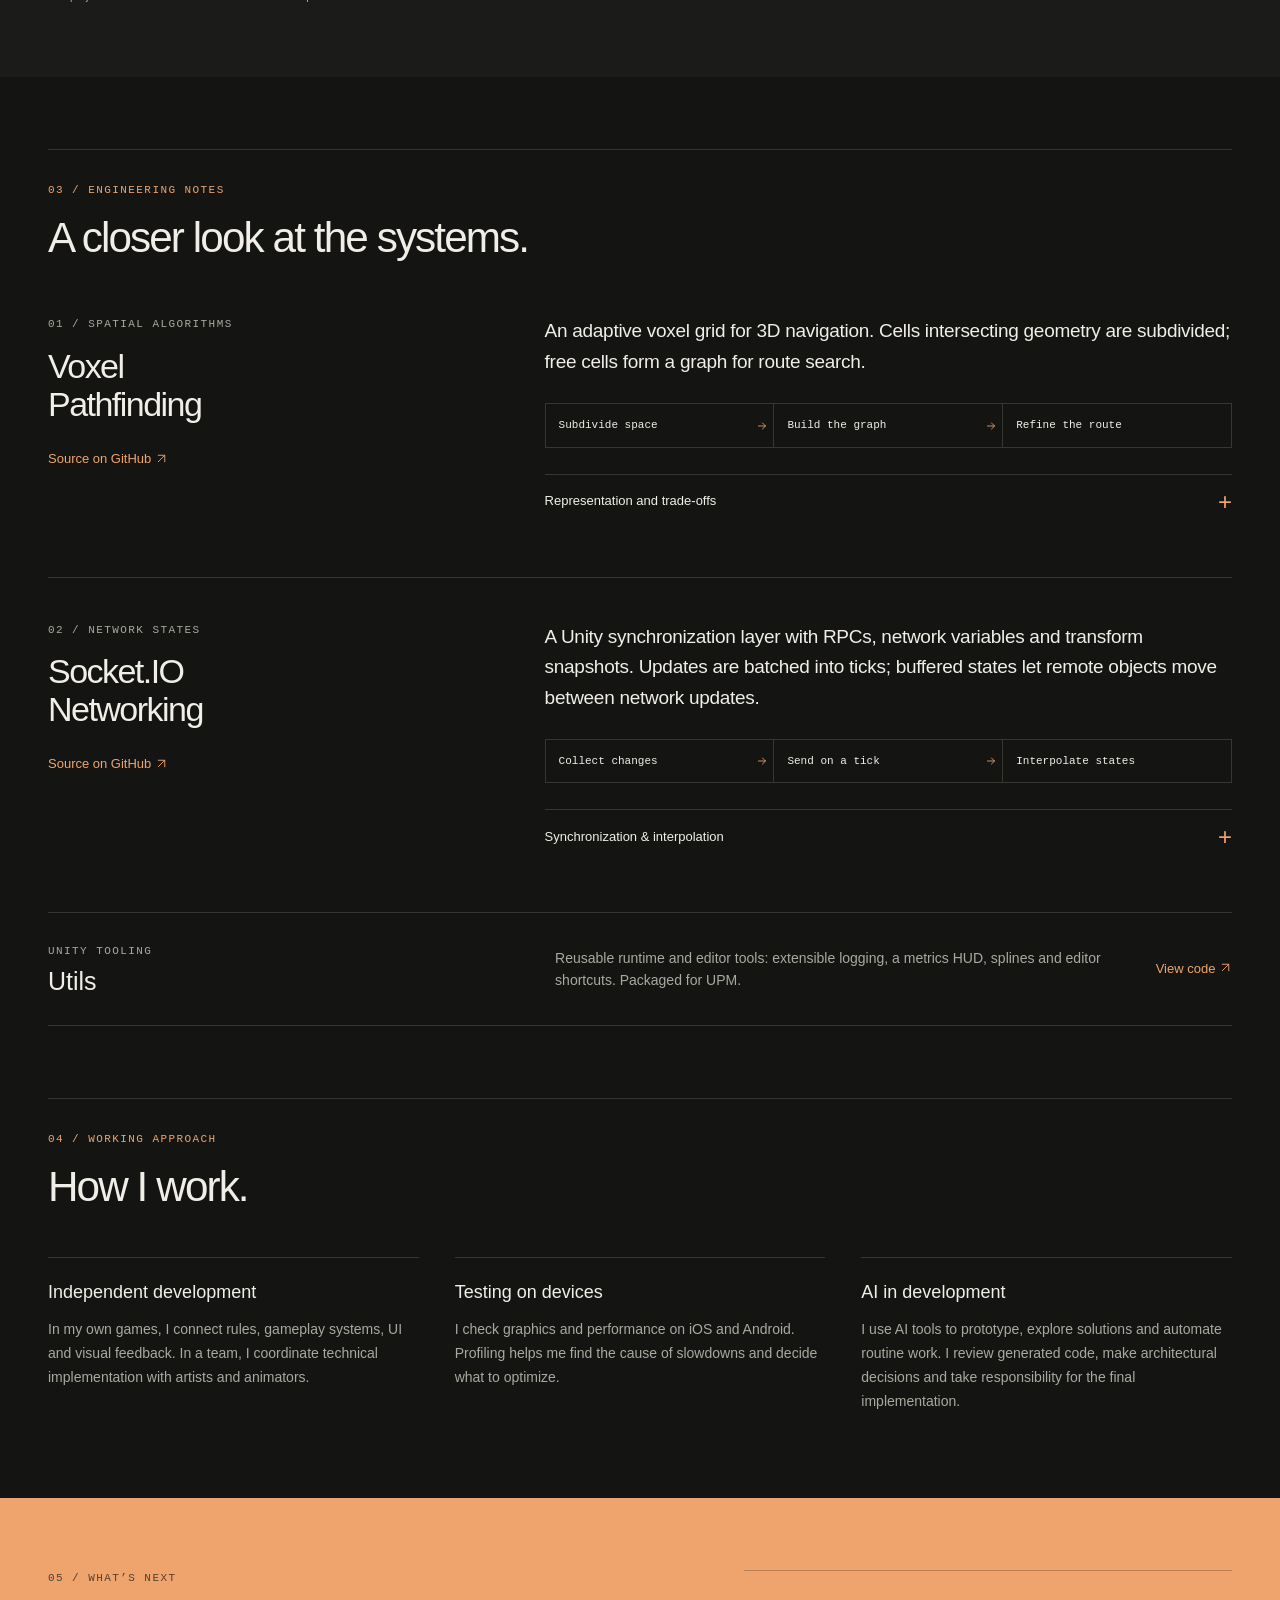
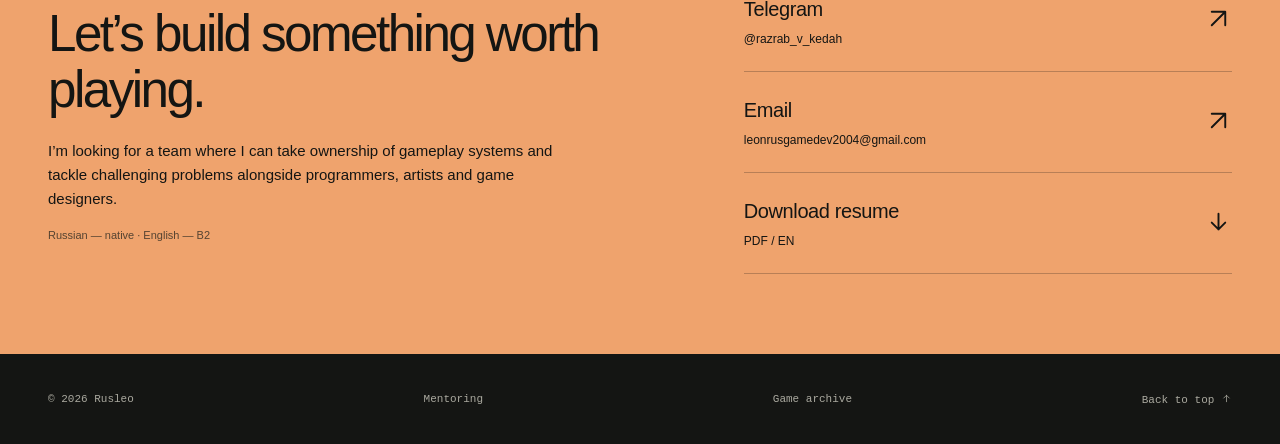
==== commit c0a90113: "mentoring" ====
--- a/index.html
+++ b/index.html
@@ -62,7 +62,7 @@
 <a class="button primary" href="#work">
 <span data-i18n="viewWork">Explore my work</span> <span aria-hidden="true"><svg class="icon" viewBox="0 0 24 24" fill="none" stroke="currentColor" stroke-width="1.7" stroke-linecap="round" stroke-linejoin="round" aria-hidden="true" focusable="false"><path d="m6 6 12 12M6 18h12V6"/></svg></span>
 </a>
-<a class="button secondary" href="assets/Ruslan_Unity_Developer_CV.pdf?v=20260917">
+<a class="button secondary" href="assets/Ruslan_Unity_Developer_CV.pdf?v=428f86d02760">
 <span data-i18n="cv">Resume · PDF</span>
 </a>
 </div>
@@ -373,12 +373,12 @@
 </span>
 <span aria-hidden="true"><svg class="icon" viewBox="0 0 24 24" fill="none" stroke="currentColor" stroke-width="1.7" stroke-linecap="round" stroke-linejoin="round" aria-hidden="true" focusable="false"><path d="M6 18 18 6M6 6h12v12"/></svg></span>
 </a>
-<a class="contact-link" href="mailto:leonrusgamedev2004@yandex.ru">
-<span>Email<small>leonrusgamedev2004@yandex.ru</small>
+<a class="contact-link" href="mailto:leonrusgamedev2004@gmail.com">
+<span>Email<small>leonrusgamedev2004@gmail.com</small>
 </span>
 <span aria-hidden="true"><svg class="icon" viewBox="0 0 24 24" fill="none" stroke="currentColor" stroke-width="1.7" stroke-linecap="round" stroke-linejoin="round" aria-hidden="true" focusable="false"><path d="M6 18 18 6M6 6h12v12"/></svg></span>
 </a>
-<a class="contact-link" href="assets/Ruslan_Unity_Developer_CV.pdf?v=20260917" download>
+<a class="contact-link" href="assets/Ruslan_Unity_Developer_CV.pdf?v=428f86d02760" download>
 <span>
 <span data-i18n="download">Download resume</span>
 <small>PDF / EN</small>
@@ -389,8 +389,9 @@
 </div>
 </section>
 </main>
-<footer class="container site-footer">
+<footer class="container site-footer" style="flex-wrap: wrap; padding-block: 16px;">
 <span>© <span id="year">2026</span> Rusleo</span>
+<a class="text-link" href="mentoring/"><span data-i18n="mentoringLink">Mentoring</span></a>
 <a class="text-link" href="archive/"><span data-i18n="archiveLink">Game archive</span></a>
 <a class="text-link" href="#top">
 <span data-i18n="backTop">Back to top</span> <svg class="icon" viewBox="0 0 24 24" fill="none" stroke="currentColor" stroke-width="1.7" stroke-linecap="round" stroke-linejoin="round" aria-hidden="true" focusable="false"><path d="M12 19V5m-6 6 6-6 6 6"/></svg></a>
@@ -413,9 +414,9 @@
 </a>
 </div>
 </dialog>
-<script src="data/text-en.js?v=20260917-workflow" defer>
+<script src="data/text-en.js?v=a90885dac81a" defer>
 </script>
-<script src="data/text-ru.js?v=20260917-workflow" defer>
+<script src="data/text-ru.js?v=02946a61be72" defer>
 </script>
 <script src="js/i18n.js?v=e838ff8ddc93" defer>
 </script>
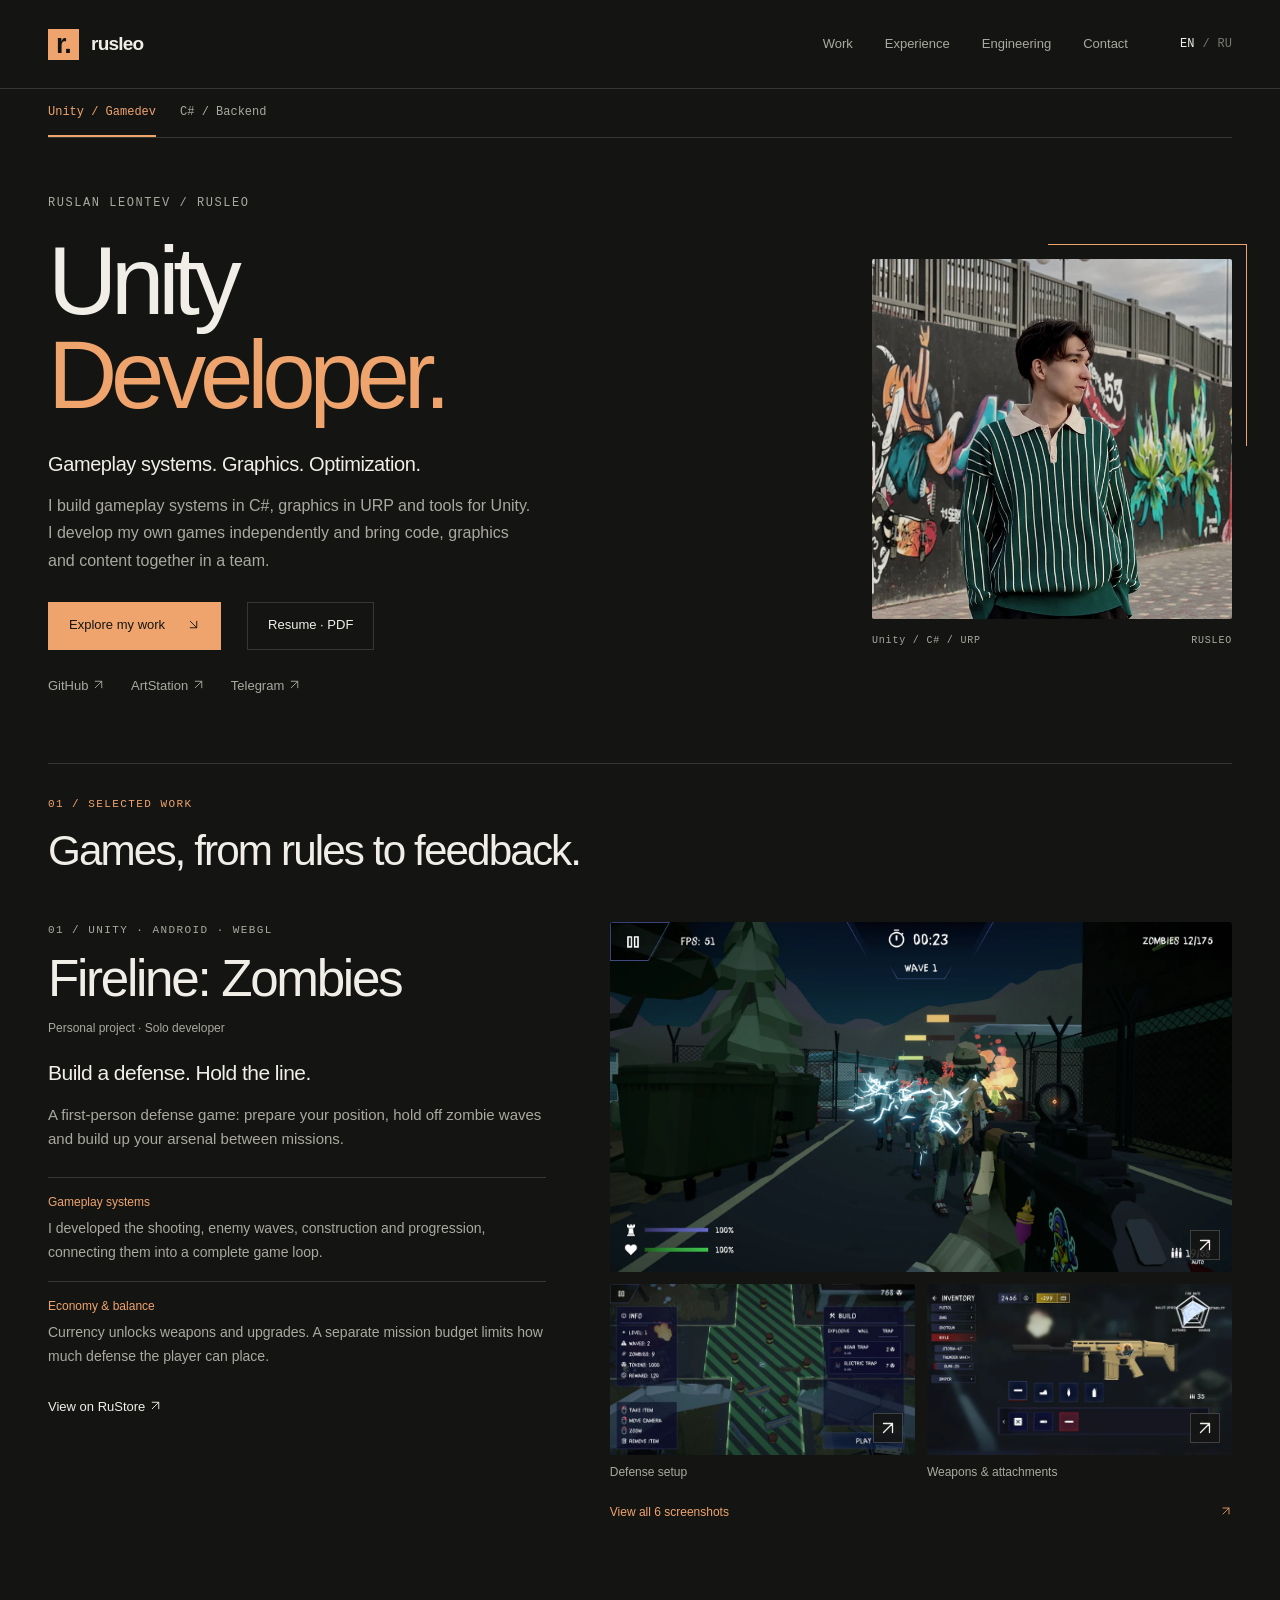
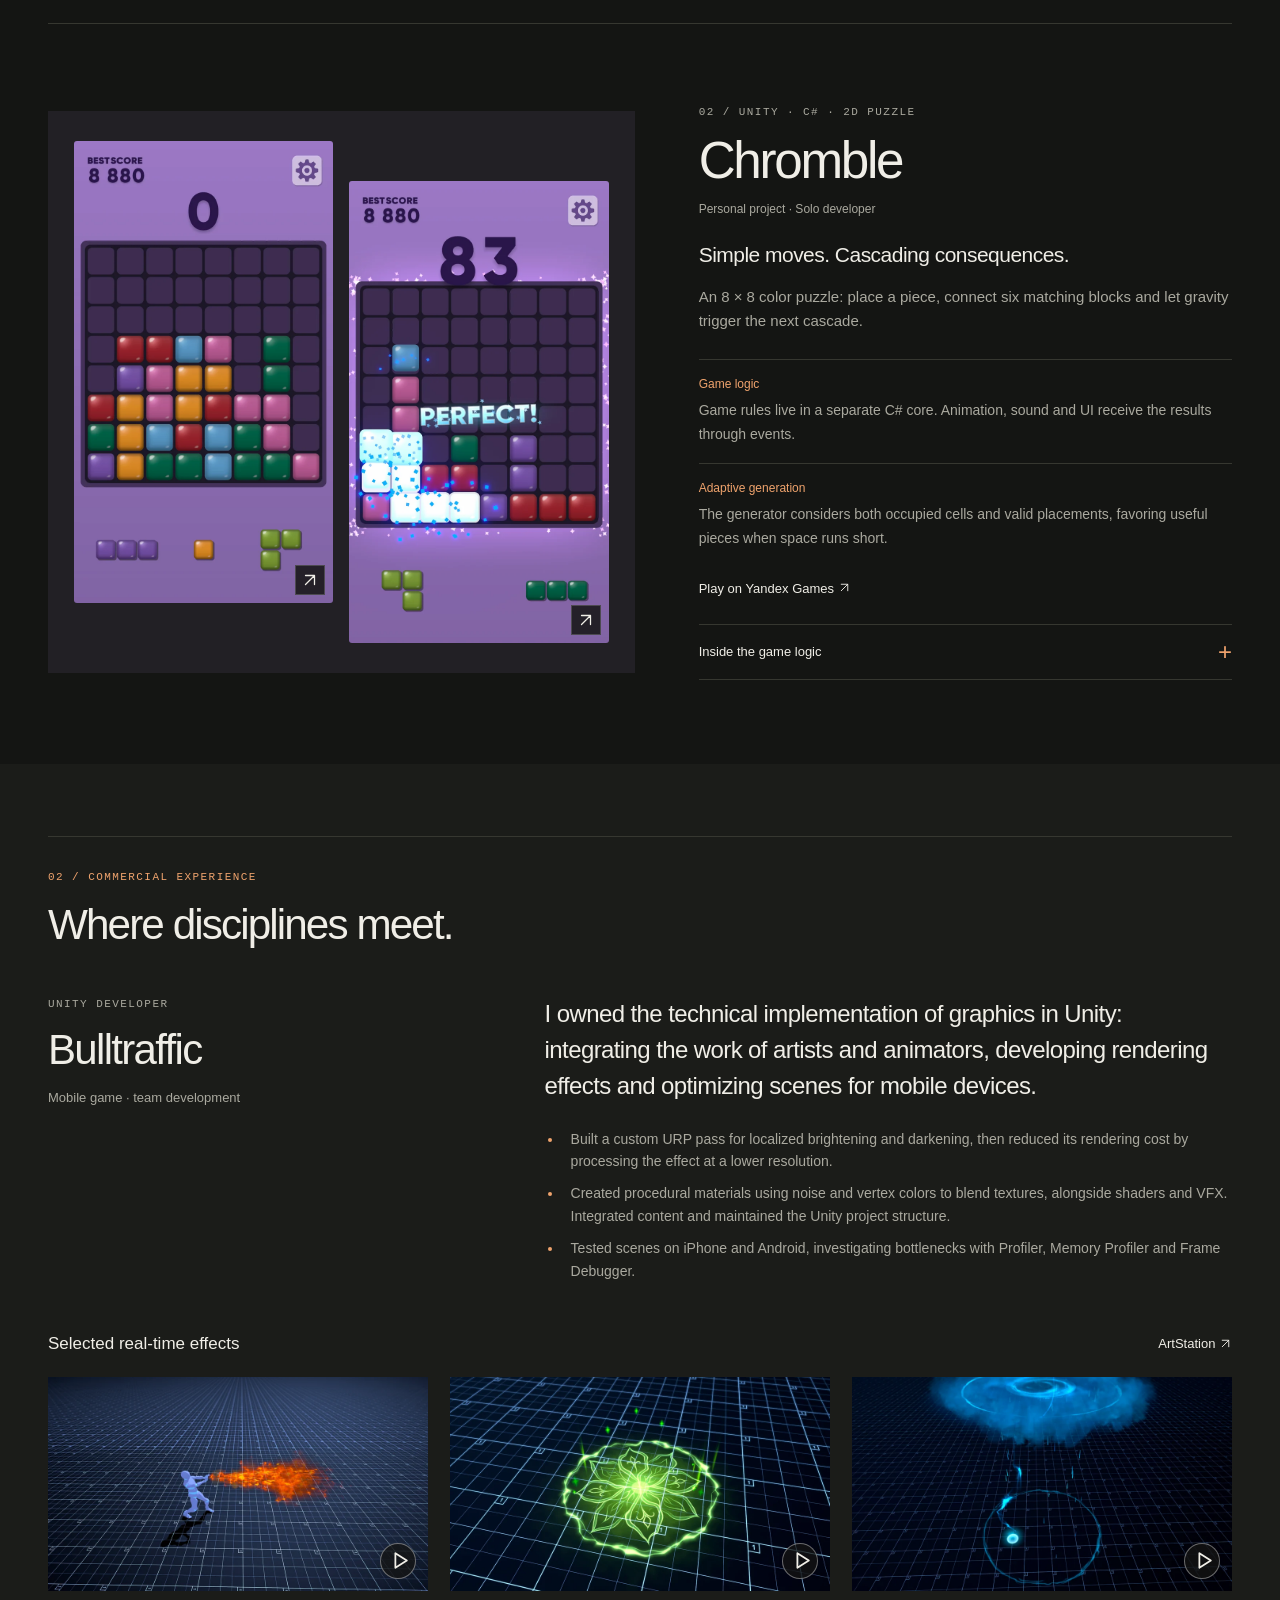
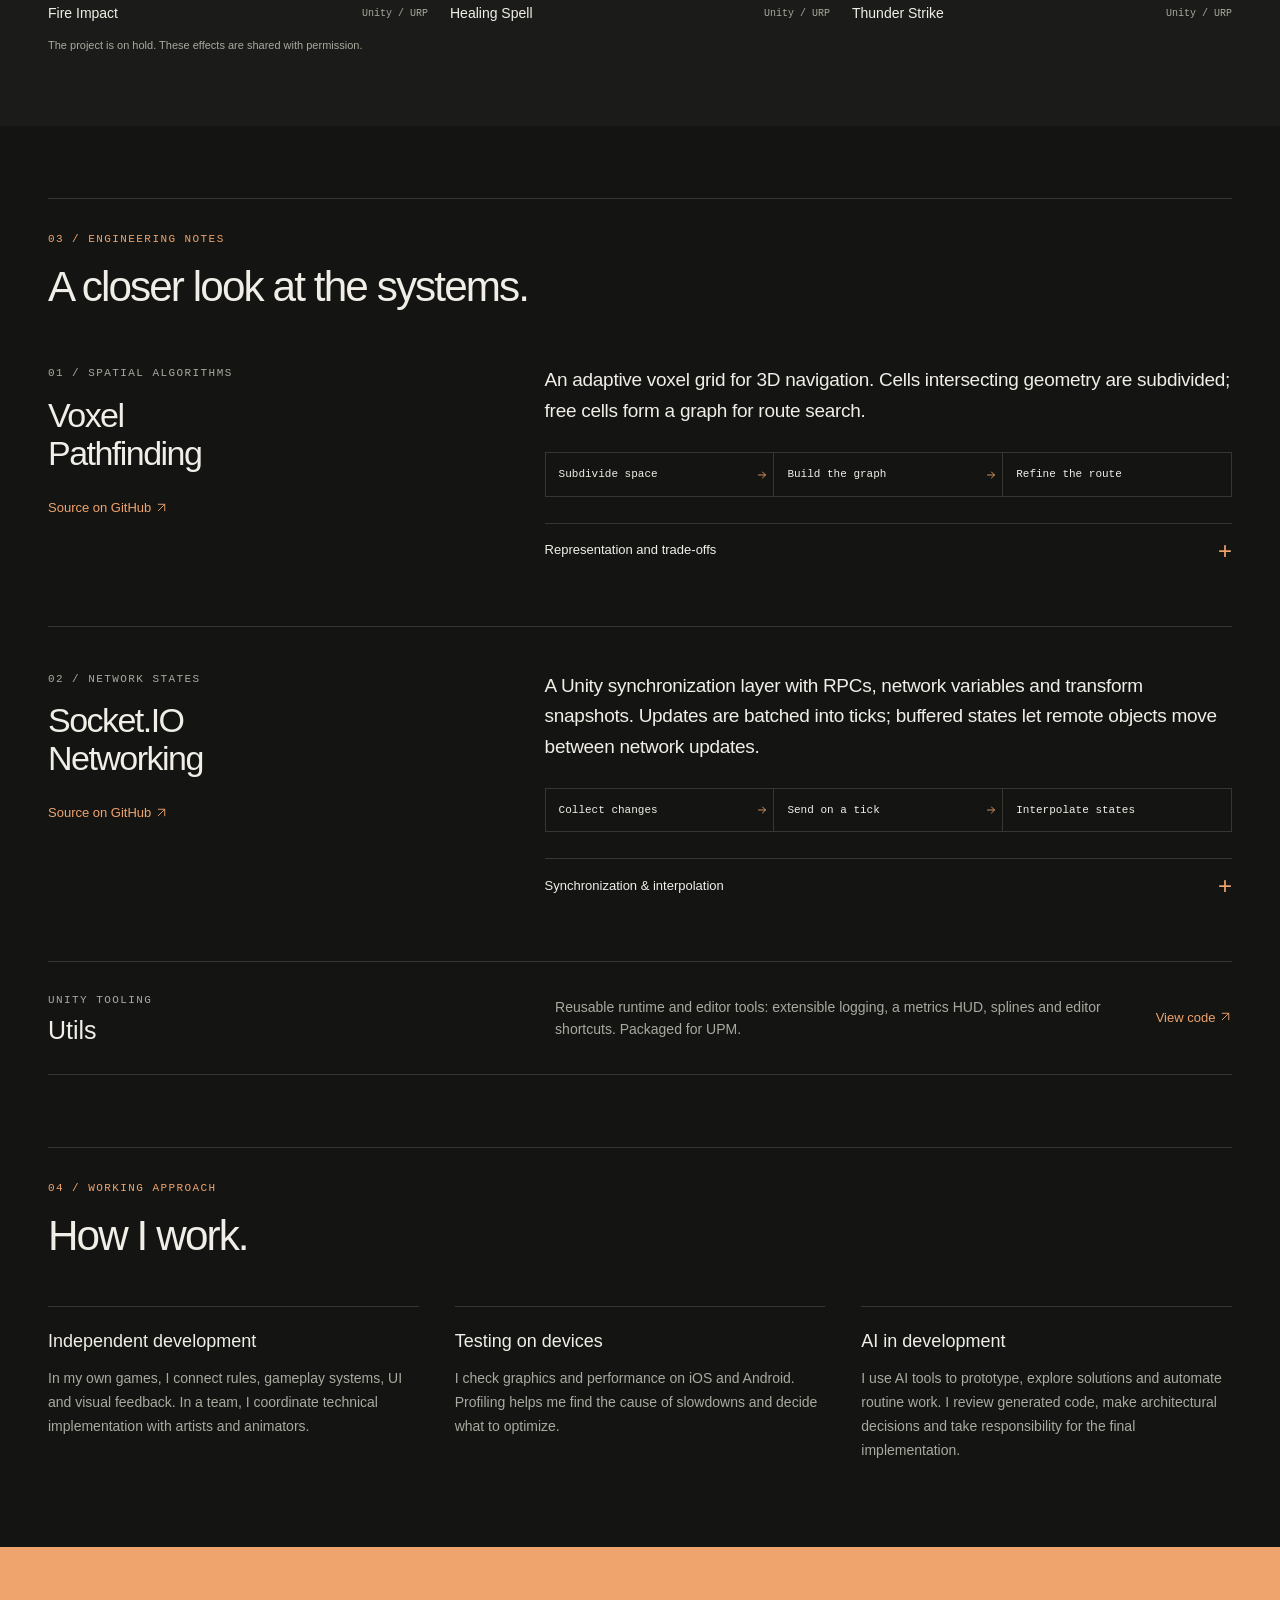
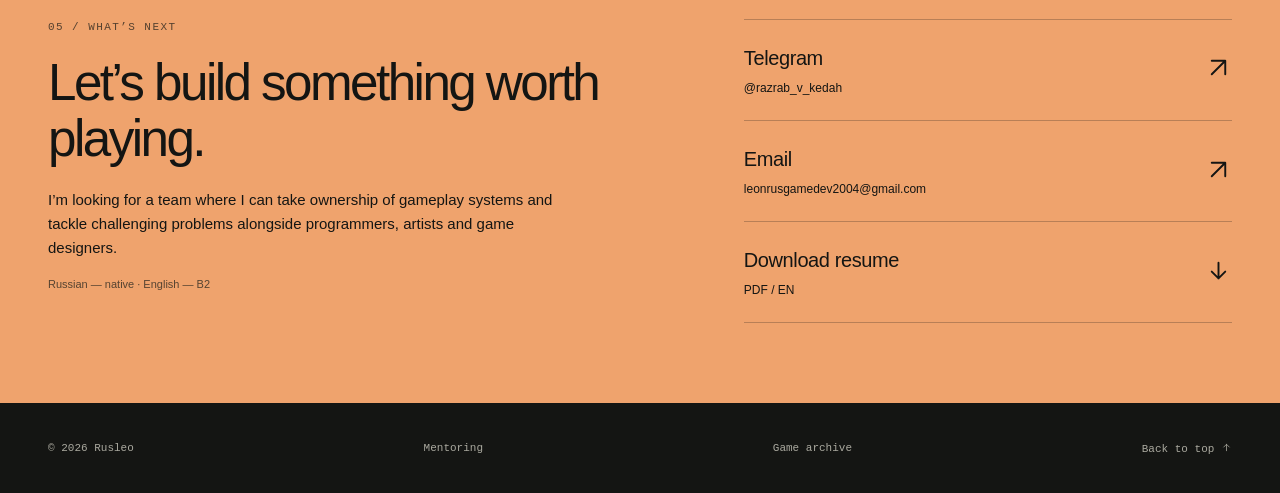
==== commit 88e5fb3b: "upd" ====
--- a/index.html
+++ b/index.html
@@ -17,6 +17,7 @@
   <link rel="icon" type="image/png" sizes="32x32" href="assets/img/portfolio/favicon.png?v=2">
   <link rel="icon" type="image/svg+xml" sizes="any" href="assets/img/portfolio/favicon.svg">
   <link rel="stylesheet" href="css/portfolio.css?v=20260917-workflow">
+  <link rel="stylesheet" href="css/portfolio-nav.css?v=1">
   <title>Ruslan Leontev — Unity Developer</title>
 </head>
 <body id="top">
@@ -48,6 +49,10 @@
 </button>
 </div>
 </header>
+<nav class="container portfolio-nav" aria-label="Portfolio">
+  <a href="./" aria-current="page">Unity / Gamedev</a>
+  <a href="csharp/">C# / Backend</a>
+</nav>
 <main id="main">
 <section class="hero container" aria-labelledby="hero-title">
 <div class="hero-copy">
--- a/css/portfolio-nav.css
+++ b/css/portfolio-nav.css
@@ -0,0 +1,4 @@
+.portfolio-nav { display: flex; gap: 24px; border-bottom: 1px solid var(--line); }
+.portfolio-nav a { padding: 14px 0; color: var(--muted); font: 12px/1.5 Consolas, monospace; border-bottom: 2px solid transparent; }
+.portfolio-nav a[aria-current="page"] { color: var(--accent); border-bottom-color: var(--accent); }
+.portfolio-nav a:hover { color: var(--text); }
